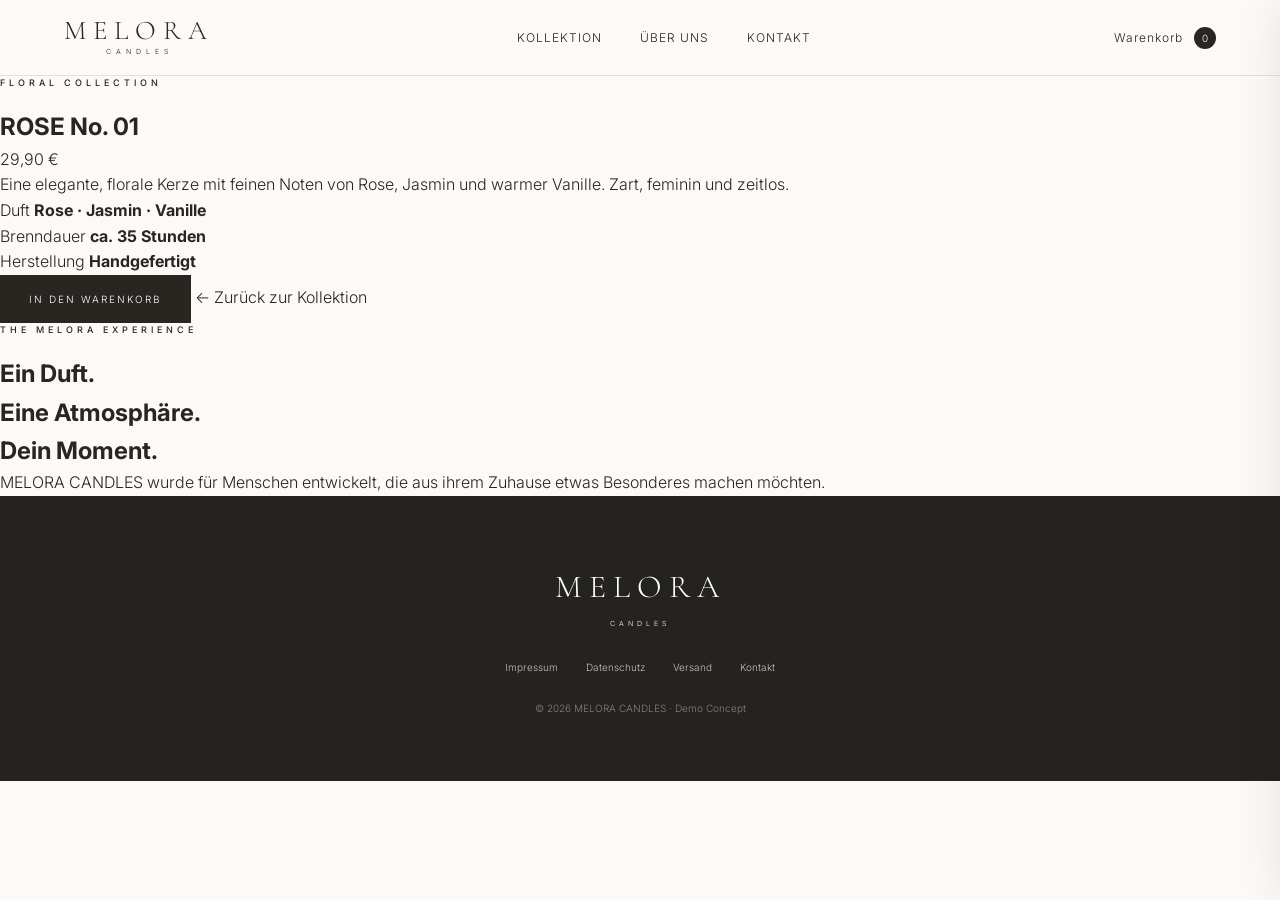
==== product.html @ 2387668b "Add product.html for MELORA CANDLES page This file contains the HTML structure for the MELORA CANDLE" ====
<!DOCTYPE html>
<html lang="de">

<head>

  <meta charset="UTF-8">

  <meta name="viewport"
        content="width=device-width, initial-scale=1.0">

  <meta name="description"
        content="MELORA CANDLES – handgefertigte Kerzen und besondere Düfte.">

  <title>MELORA CANDLES – Produkt</title>

  <link rel="stylesheet"
        href="css/style.css">

</head>


<body>


<header class="site-header">

  <a class="brand" href="index.html">

    MELORA

    <small>CANDLES</small>

  </a>


  <nav>

    <a href="index.html#collection">
      Kollektion
    </a>

    <a href="index.html#story">
      Über uns
    </a>

    <a href="index.html#contact">
      Kontakt
    </a>

  </nav>


  <button class="cart-toggle"
          onclick="toggleCart()">

    Warenkorb

    <span id="count">0</span>

  </button>

</header>



<main>


<section class="product-detail">


  <div class="product-detail-image"
       id="productImage">
  </div>



  <div class="product-detail-info">


    <p class="eyebrow"
       id="productCategory">

      MELORA CANDLES

    </p>


    <h1 id="productName">
      ROSE No. 01
    </h1>


    <p class="product-detail-price"
       id="productPrice">

      29,90 €

    </p>


    <div class="product-line"></div>


    <p class="product-detail-description"
       id="productDescription">

      Eine elegante, florale Kerze mit
      feinen Noten von Rose, Jasmin und
      warmer Vanille.

    </p>


    <div class="product-details-list">

      <div>

        <span>Duft</span>

        <strong id="productScent">
          Rose · Jasmin · Vanille
        </strong>

      </div>


      <div>

        <span>Brenndauer</span>

        <strong>
          ca. 35 Stunden
        </strong>

      </div>


      <div>

        <span>Herstellung</span>

        <strong>
          Handgefertigt
        </strong>

      </div>

    </div>


    <button
      class="button product-add"
      id="productAddButton">

      In den Warenkorb

    </button>


    <a
      class="back-link"
      href="index.html#collection">

      ← Zurück zur Kollektion

    </a>


  </div>

</section>


<section class="product-story">

  <p class="eyebrow">
    THE MELORA EXPERIENCE
  </p>

  <h2>
    Ein Duft.
    <br>
    Eine Atmosphäre.
    <br>
    Dein Moment.
  </h2>

  <p>
    MELORA CANDLES wurde für Menschen
    entwickelt, die aus ihrem Zuhause
    etwas Besonderes machen möchten.
  </p>

</section>


</main>



<aside id="cart"
       class="cart">

  <button class="close"
          onclick="toggleCart()">

    ×

  </button>


  <p class="eyebrow">
    MELORA CANDLES
  </p>


  <h2>
    Dein Warenkorb
  </h2>


  <div id="items">

    <p>
      Dein Warenkorb ist leer.
    </p>

  </div>


  <div class="total">

    <span>
      Gesamt
    </span>

    <strong id="total">
      0,00 €
    </strong>

  </div>


  <button
    class="button full"
    onclick="alert('Demo: Checkout – Zahlung und Bestellung sind noch nicht aktiviert.')">

    Zur Kasse

  </button>


  <p class="demo-note">

    Demo-Shop – aktuell sind keine
    echten Bestellungen möglich.

  </p>

</aside>



<footer>

  <div class="footer-brand">

    MELORA

    <small>
      CANDLES
    </small>

  </div>


  <div class="footer-links">

    <a href="#">
      Impressum
    </a>

    <a href="#">
      Datenschutz
    </a>

    <a href="#">
      Versand
    </a>

    <a href="#">
      Kontakt
    </a>

  </div>


  <p>
    © 2026 MELORA CANDLES · Demo Concept
  </p>

</footer>



<script src="js/app.js"></script>


<script>

const products = {

  rose: {

    name: "ROSE No. 01",

    price: 29.90,

    category: "FLORAL COLLECTION",

    scent: "Rose · Jasmin · Vanille",

    description:
      "Eine elegante, florale Kerze mit feinen Noten von Rose, Jasmin und warmer Vanille. Zart, feminin und zeitlos.",

    image:
      "https://images.unsplash.com/photo-1602523961358-f9f03dd557db?auto=format&fit=crop&w=1400&q=90"

  },


  bloom: {

    name: "BLOOM",

    price: 34.90,

    category: "FLORAL COLLECTION",

    scent: "Blüten · Baumwolle · Moschus",

    description:
      "Ein weicher, sauberer Duft mit blumigen Noten und einem eleganten Hauch von Baumwolle und Moschus.",

    image:
      "https://images.unsplash.com/photo-1602874801006-e26d3fbead2b?auto=format&fit=crop&w=1400&q=90"

  },


  signature: {

    name: "SIGNATURE",

    price: 39.90,

    category: "SIGNATURE COLLECTION",

    scent: "Amber · Vanille · Musk",

    description:
      "Ein warmer und luxuriöser Duft. Amber, cremige Vanille und sanfter Musk ergeben eine elegante Atmosphäre.",

    image:
      "https://images.unsplash.com/photo-1603006905003-be475563bc59?auto=format&fit=crop&w=1400&q=90"

  }

};


const params =
  new URLSearchParams(window.location.search);


const productKey =
  params.get("product") || "rose";


const product =
  products[productKey] || products.rose;


document.getElementById("productName")
  .textContent = product.name;


document.getElementById("productPrice")
  .textContent =
    product.price.toFixed(2).replace(".", ",") + " €";


document.getElementById("productCategory")
  .textContent = product.category;


document.getElementById("productScent")
  .textContent = product.scent;


document.getElementById("productDescription")
  .textContent = product.description;


document.getElementById("productImage")
  .style.backgroundImage =
    `url("${product.image}")`;


document.getElementById("productAddButton")
  .onclick = function() {

    add(product.name, product.price);

  };


document.title =
  "MELORA CANDLES – " + product.name;

</script>


</body>

</html>
---- css/style.css ----
@import url('https://fonts.googleapis.com/css2?family=Cormorant+Garamond:wght@400;500;600&family=Inter:wght@300;400;500;600&display=swap');


/* =====================================================
   MELORA CANDLES
   PREMIUM SHOP DESIGN
   ===================================================== */


:root {

  --cream: #f7f3ed;
  --paper: #fbfaf7;
  --warm: #eee6da;
  --ink: #292622;
  --muted: #77716a;
  --line: #ddd5ca;
  --white: #ffffff;

}


* {

  box-sizing: border-box;
  margin: 0;
  padding: 0;

}


html {

  scroll-behavior: smooth;

}


body {

  background: var(--paper);
  color: var(--ink);

  font-family: "Inter", sans-serif;

  font-weight: 300;

  line-height: 1.6;

}


a {

  color: inherit;
  text-decoration: none;

}


button,
input {

  font: inherit;

}


button {

  cursor: pointer;

}


/* =====================================================
   HEADER
   ===================================================== */


.site-header {

  position: sticky;

  top: 0;

  z-index: 1000;

  height: 76px;

  display: flex;

  align-items: center;

  justify-content: space-between;

  padding: 0 5vw;

  background: rgba(251, 250, 247, 0.94);

  backdrop-filter: blur(16px);

  border-bottom: 1px solid rgba(221, 213, 202, 0.7);

}


.brand {

  display: flex;

  flex-direction: column;

  align-items: center;

  font-family: "Cormorant Garamond", serif;

  font-size: 27px;

  letter-spacing: 7px;

  line-height: 0.8;

}


.brand small {

  margin-top: 7px;

  font-family: "Inter", sans-serif;

  font-size: 7px;

  letter-spacing: 5px;

}


nav {

  display: flex;

  gap: 38px;

}


nav a {

  position: relative;

  font-size: 12px;

  letter-spacing: 1px;

  text-transform: uppercase;

}


nav a::after {

  content: "";

  position: absolute;

  left: 0;

  bottom: -7px;

  width: 0;

  height: 1px;

  background: var(--ink);

  transition: width 0.3s ease;

}


nav a:hover::after {

  width: 100%;

}


.cart-toggle {

  border: 0;

  background: transparent;

  color: var(--ink);

  font-size: 12px;

  letter-spacing: 1px;

}


.cart-toggle span {

  display: inline-flex;

  align-items: center;

  justify-content: center;

  width: 22px;

  height: 22px;

  margin-left: 7px;

  border-radius: 50%;

  background: var(--ink);

  color: white;

  font-size: 10px;

}


/* =====================================================
   HERO
   ===================================================== */


.hero {

  min-height: 78vh;

  display: flex;

  align-items: center;

  padding: 8vw;

  position: relative;

  background:

    linear-gradient(
      90deg,
      rgba(31, 24, 18, 0.68),
      rgba(31, 24, 18, 0.25),
      rgba(31, 24, 18, 0.05)
    ),

    url("https://images.unsplash.com/photo-1603006905003-be475563bc59?auto=format&fit=crop&w=2200&q=90");

  background-size: cover;

  background-position: center;

  color: white;

}


.hero-copy {

  max-width: 620px;

  animation: heroIn 1.2s ease both;

}


@keyframes heroIn {

  from {

    opacity: 0;

    transform: translateY(25px);

  }

  to {

    opacity: 1;

    transform: translateY(0);

  }

}


.eyebrow {

  margin-bottom: 18px;

  font-size: 9px;

  letter-spacing: 4px;

  text-transform: uppercase;

  font-weight: 500;

}


.hero h1 {

  margin-bottom: 25px;

  font-family: "Cormorant Garamond", serif;

  font-size: clamp(55px, 7vw, 100px);

  font-weight: 400;

  line-height: 0.9;

}


.hero h1 em {

  font-weight: 400;

}


.lead {

  max-width: 480px;

  margin-bottom: 34px;

  font-size: 15px;

  line-height: 1.8;

}


/* =====================================================
   BUTTONS
   ===================================================== */


.button {

  display: inline-flex;

  align-items: center;

  justify-content: center;

  min-height: 48px;

  padding: 0 28px;

  border: 1px solid var(--ink);

  background: var(--ink);

  color: white;

  font-size: 10px;

  letter-spacing: 2px;

  text-transform: uppercase;

  transition: all 0.3s ease;

}


.button:hover {

  background: transparent;

  color: var(--ink);

}


.hero .button {

  background: white;

  border-color: white;

  color: var(--ink);

}


.hero .button:hover {

  background: transparent;

  color: white;

}


/* =====================================================
   SECTIONS
   ===================================================== */


.section {

  padding: 110px 6vw;

}


.section-intro {

  max-width: 650px;

  margin: 0 auto 55px;

  text-align: center;

}


.section-intro h2 {

  margin-bottom: 20px;

  font-family: "Cormorant Garamond", serif;

  font-size: clamp(42px, 5vw, 68px);

  font-weight: 400;

  line-height: 0.95;

}


.section-intro p:last-child {

  max-width: 500px;

  margin: auto;

  color: var(--muted);

  font-size: 14px;

}


/* =====================================================
   CATEGORY CARDS
   ===================================================== */


.categories {

  display: grid;

  grid-template-columns: repeat(3, 1fr);

  gap: 22px;

}


.category-card {

  position: relative;

  overflow: hidden;

  min-height: 510px;

  background: var(--warm);

}


.category-image {

  position: absolute;

  inset: 0;

  background-size: cover;

  background-position: center;

  transition: transform 0.8s ease;

}


.category-card:hover .category-image {

  transform: scale(1.05);

}


.floral-image {

  background-image:

    linear-gradient(
      0deg,
      rgba(28, 21, 17, 0.58),
      rgba(28, 21, 17, 0.02)
    ),

    url("https://images.unsplash.com/photo-1602523961358-f9f03dd557db?auto=format&fit=crop&w=1200&q=90");

}


.woody-image {

  background-image:

    linear-gradient(
      0deg,
      rgba(28, 21, 17, 0.62),
      rgba(28, 21, 17, 0.02)
    ),

    url("https://images.unsplash.com/photo-1602874801006-e26d3fbead2b?auto=format&fit=crop&w=1200&q=90");

}


.fruity-image {

  background-image:

    linear-gradient(
      0deg,
      rgba(28, 21, 17, 0.58),
      rgba(28, 21, 17, 0.02)
    ),

    url("https://images.unsplash.com/photo-1603006905003-be475563bc59?auto=format&fit=crop&w=1200&q=90");

}


.category-overlay {

  position: absolute;

  left: 38px;

  right: 38px;

  bottom: 38px;

  color: white;

}


.category-overlay p {

  margin-bottom: 8px;

  font-size: 8px;

  letter-spacing: 3px;

}


.category-overlay h3 {

  margin-bottom: 4px;

  font-family: "Cormorant Garamond", serif;

  font-size: 47px;

  font-weight: 400;

}


.category-overlay span {

  font-size: 10px;

  letter-spacing: 1.5px;

  text-transform: uppercase;

}


/* =====================================================
   FEATURES
   ===================================================== */


.features {

  display: grid;

  grid-template-columns: repeat(4, 1fr);

  border-top: 1px solid var(--line);

  border-bottom: 1px solid var(--line);

  padding: 45px 6vw;

}


.feature {

  text-align: center;

  padding: 0 25px;

  border-right: 1px solid var(--line);

}


.feature:last-child {

  border-right: 0;

}


.feature span {

  display: block;

  margin-bottom: 12px;

  font-family: "Cormorant Garamond", serif;

  font-size: 30px;

}


.feature h3 {

  margin-bottom: 5px;

  font-family: "Cormorant Garamond", serif;

  font-size: 21px;

  font-weight: 500;

}


.feature p {

  color: var(--muted);

  font-size: 11px;

}


/* =====================================================
   PRODUCTS
   ===================================================== */


.featured {

  background: var(--cream);

}


.products {

  display: grid;

  grid-template-columns: repeat(3, 1fr);

  gap: 28px;

}


.product {

  background: var(--paper);

  padding-bottom: 25px;

}


.product-image {

  width: 100%;

  aspect-ratio: 1 / 1.12;

  background-size: cover;

  background-position: center;

  transition: transform 0.5s ease;

}


.product > a {

  display: block;

  overflow: hidden;

}


.product > a:hover .product-image {

  transform: scale(1.035);

}


.product-one {

  background-image:

    url("https://images.unsplash.com/photo-1602523961358-f9f03dd557db?auto=format&fit=crop&w=1000&q=90");

}


.product-two {

  background-image:

    url("https://images.unsplash.com/photo-1602874801006-e26d3fbead2b?auto=format&fit=crop&w=1000&q=90");

}


.product-three {

  background-image:

    url("https://images.unsplash.com/photo-1603006905003-be475563bc59?auto=format&fit=crop&w=1000&q=90");

}


.product-info {

  display: flex;

  justify-content: space-between;

  gap: 20px;

  padding: 23px 20px 18px;

}


.product-info h3 {

  margin-bottom: 4px;

  font-family: "Cormorant Garamond", serif;

  font-size: 26px;

  font-weight: 500;

}


.product-info p {

  color: var(--muted);

  font-size: 11px;

}


.product-info strong {

  white-space: nowrap;

  font-size: 13px;

  font-weight: 500;

}


.product > button {

  width: calc(100% - 40px);

  margin: 0 20px;

  padding: 14px;

  border: 1px solid var(--ink);

  background: transparent;

  color: var(--ink);

  font-size: 9px;

  letter-spacing: 2px;

  text-transform: uppercase;

  transition: all 0.3s ease;

}


.product > button:hover {

  background: var(--ink);

  color: white;

}


/* =====================================================
   STORY
   ===================================================== */


.story {

  display: grid;

  grid-template-columns: 1fr 1fr;

  min-height: 680px;

}


.story-image {

  background:

    url("https://images.unsplash.com/photo-1608181831718-c9e4f2f9e0ef?auto=format&fit=crop&w=1400&q=90");

  background-size: cover;

  background-position: center;

}


.story-copy {

  display: flex;

  flex-direction: column;

  justify-content: center;

  padding: 9vw;

  background: var(--warm);

}


.story-copy h2 {

  margin-bottom: 30px;

  font-family: "Cormorant Garamond", serif;

  font-size: clamp(46px, 5vw, 70px);

  font-weight: 400;

  line-height: 0.95;

}


.story-copy p:not(.eyebrow) {

  max-width: 520px;

  margin-bottom: 20px;

  color: #625c55;

  font-size: 14px;

  line-height: 1.9;

}


/* =====================================================
   INSTAGRAM
   ===================================================== */


.instagram {

  padding: 100px 20px;

  text-align: center;

}


.instagram h2 {

  margin-bottom: 15px;

  font-family: "Cormorant Garamond", serif;

  font-size: clamp(45px, 6vw, 75px);

  font-weight: 400;

}


.instagram > p:not(.eyebrow) {

  margin-bottom: 30px;

  color: var(--muted);

  font-size: 13px;

}


/* =====================================================
   NEWSLETTER
   ===================================================== */


.newsletter {

  padding: 100px 20px;

  background: var(--ink);

  color: white;

  text-align: center;

}


.newsletter h2 {

  margin-bottom: 20px;

  font-family: "Cormorant Garamond", serif;

  font-size: clamp(42px, 5vw, 65px);

  font-weight: 400;

}


.newsletter > p:not(.eyebrow) {

  max-width: 520px;

  margin: 0 auto 35px;

  color: #c4bdb5;

  font-size: 13px;

}


.newsletter form {

  display: flex;

  max-width: 520px;

  margin: auto;

}


.newsletter input {

  flex: 1;

  min-width: 0;

  padding: 16px 18px;

  border: 1px solid #77716a;

  outline: none;

  background: transparent;

  color: white;

}


.newsletter input::placeholder {

  color: #aaa29a;

}


.newsletter .button {

  border-color: white;

  background: white;

  color: var(--ink);

}


.newsletter .button:hover {

  background: transparent;

  color: white;

}


/* =====================================================
   CART
   ===================================================== */


.cart {

  position: fixed;

  z-index: 2000;

  top: 0;

  right: 0;

  width: min(430px, 92vw);

  height: 100vh;

  padding: 45px 35px;

  background: var(--paper);

  box-shadow: -15px 0 50px rgba(0,0,0,0.12);

  transform: translateX(105%);

  transition: transform 0.4s ease;

  overflow-y: auto;

}


.cart.open {

  transform: translateX(0);

}


.close {

  position: absolute;

  top: 25px;

  right: 25px;

  border: 0;

  background: transparent;

  font-size: 30px;

  font-weight: 200;

}


.cart h2 {

  margin-bottom: 35px;

  font-family: "Cormorant Garamond", serif;

  font-size: 42px;

  font-weight: 400;

}


#items {

  min-height: 160px;

}


.cart-item {

  display: grid;

  grid-template-columns: 1fr auto;

  gap: 15px;

  padding: 18px 0;

  border-bottom: 1px solid var(--line);

}


.cart-item h4 {

  margin-bottom: 4px;

  font-family: "Cormorant Garamond", serif;

  font-size: 20px;

  font-weight: 500;

}


.cart-item p {

  color: var(--muted);

  font-size: 11px;

}


.cart-item button {

  margin-top: 8px;

  border: 0;

  background: transparent;

  color: var(--muted);

  font-size: 10px;

  text-decoration: underline;

}


.total {

  display: flex;

  justify-content: space-between;

  padding: 25px 0;

  margin-top: 20px;

  border-top: 1px solid var(--line);

  font-size: 13px;

}


.total strong {

  font-weight: 500;

}


.full {

  width: 100%;

}


.demo-note {

  margin-top: 18px;

  color: var(--muted);

  font-size: 10px;

  text-align: center;

}


/* =====================================================
   FOOTER
   ===================================================== */


footer {

  padding: 65px 6vw;

  background: #25231f;

  color: white;

  text-align: center;

}


.footer-brand {

  margin-bottom: 30px;

  font-family: "Cormorant Garamond", serif;

  font-size: 32px;

  letter-spacing: 7px;

}


.footer-brand small {

  display: block;

  margin-top: 6px;

  font-family: "Inter", sans-serif;

  font-size: 7px;

  letter-spacing: 4px;

}


.footer-links {

  display: flex;

  justify-content: center;

  gap: 28px;

  margin-bottom: 25px;

}


.footer-links a {

  color: #c9c3bb;

  font-size: 10px;

}


footer p {

  color: #88827a;

  font-size: 10px;

}


/* =====================================================
   MOBILE / IPHONE
   ===================================================== */


@media (max-width: 800px) {


  .site-header {

    height: 68px;

    padding: 0 20px;

  }


  .brand {

    font-size: 22px;

    letter-spacing: 5px;

  }


  .brand small {

    font-size: 6px;

    letter-spacing: 3px;

  }


  nav {

    display: none;

  }


  .cart-toggle {

    font-size: 0;

  }


  .cart-toggle::before {

    content: "Bag";

    font-size: 11px;

  }


  .hero {

    min-height: 82vh;

    padding: 35px 25px;

    background-position: 60% center;

  }


  .hero h1 {

    font-size: clamp(54px, 15vw, 80px);

  }


  .lead {

    font-size: 13px;

  }


  .section {

    padding: 75px 20px;

  }


  .section-intro {

    margin-bottom: 35px;

  }


  .section-intro h2 {

    font-size: 47px;

  }


  .categories {

    grid-template-columns: 1fr;

    gap: 15px;

  }


  .category-card {

    min-height: 430px;

  }


  .category-overlay {

    left: 25px;

    right: 25px;

    bottom: 25px;

  }


  .category-overlay h3 {

    font-size: 43px;

  }


  .features {

    grid-template-columns: 1fr 1fr;

    padding: 20px 10px;

  }


  .feature {

    padding: 25px 10px;

    border-right: 0;

    border-bottom: 1px solid var(--line);

  }


  .feature:nth-child(odd) {

    border-right: 1px solid var(--line);

  }


  .feature:nth-child(3),
  .feature:nth-child(4) {

    border-bottom: 0;

  }


  .products {

    grid-template-columns: 1fr;

    gap: 20px;

  }


  .product-info h3 {

    font-size: 25px;

  }


  .story {

    grid-template-columns: 1fr;

  }


  .story-image {

    min-height: 450px;

  }


  .story-copy {

    padding: 70px 25px;

  }


  .story-copy h2 {

    font-size: 52px;

  }


  .instagram {

    padding: 75px 20px;

  }


  .instagram h2 {

    font-size: 52px;

  }


  .newsletter {

    padding: 75px 20px;

  }


  .newsletter form {

    flex-direction: column;

    gap: 10px;

  }


  .newsletter input {

    width: 100%;

    height: 52px;

  }


  .newsletter .button {

    width: 100%;

  }


  .cart {

    width: 100%;

    padding: 40px 25px;

  }


  footer {

    padding: 55px 20px;

  }


  .footer-links {

    flex-wrap: wrap;

    gap: 15px 22px;

  }

}


/* =====================================================
   SMALL IPHONES
   ===================================================== */


@media (max-width: 390px) {


  .hero {

    min-height: 78vh;

  }


  .hero h1 {

    font-size: 52px;

  }


  .section-intro h2 {

    font-size: 42px;

  }


  .category-card {

    min-height: 380px;

  }


  .story-copy h2 {

    font-size: 46px;

  }


}
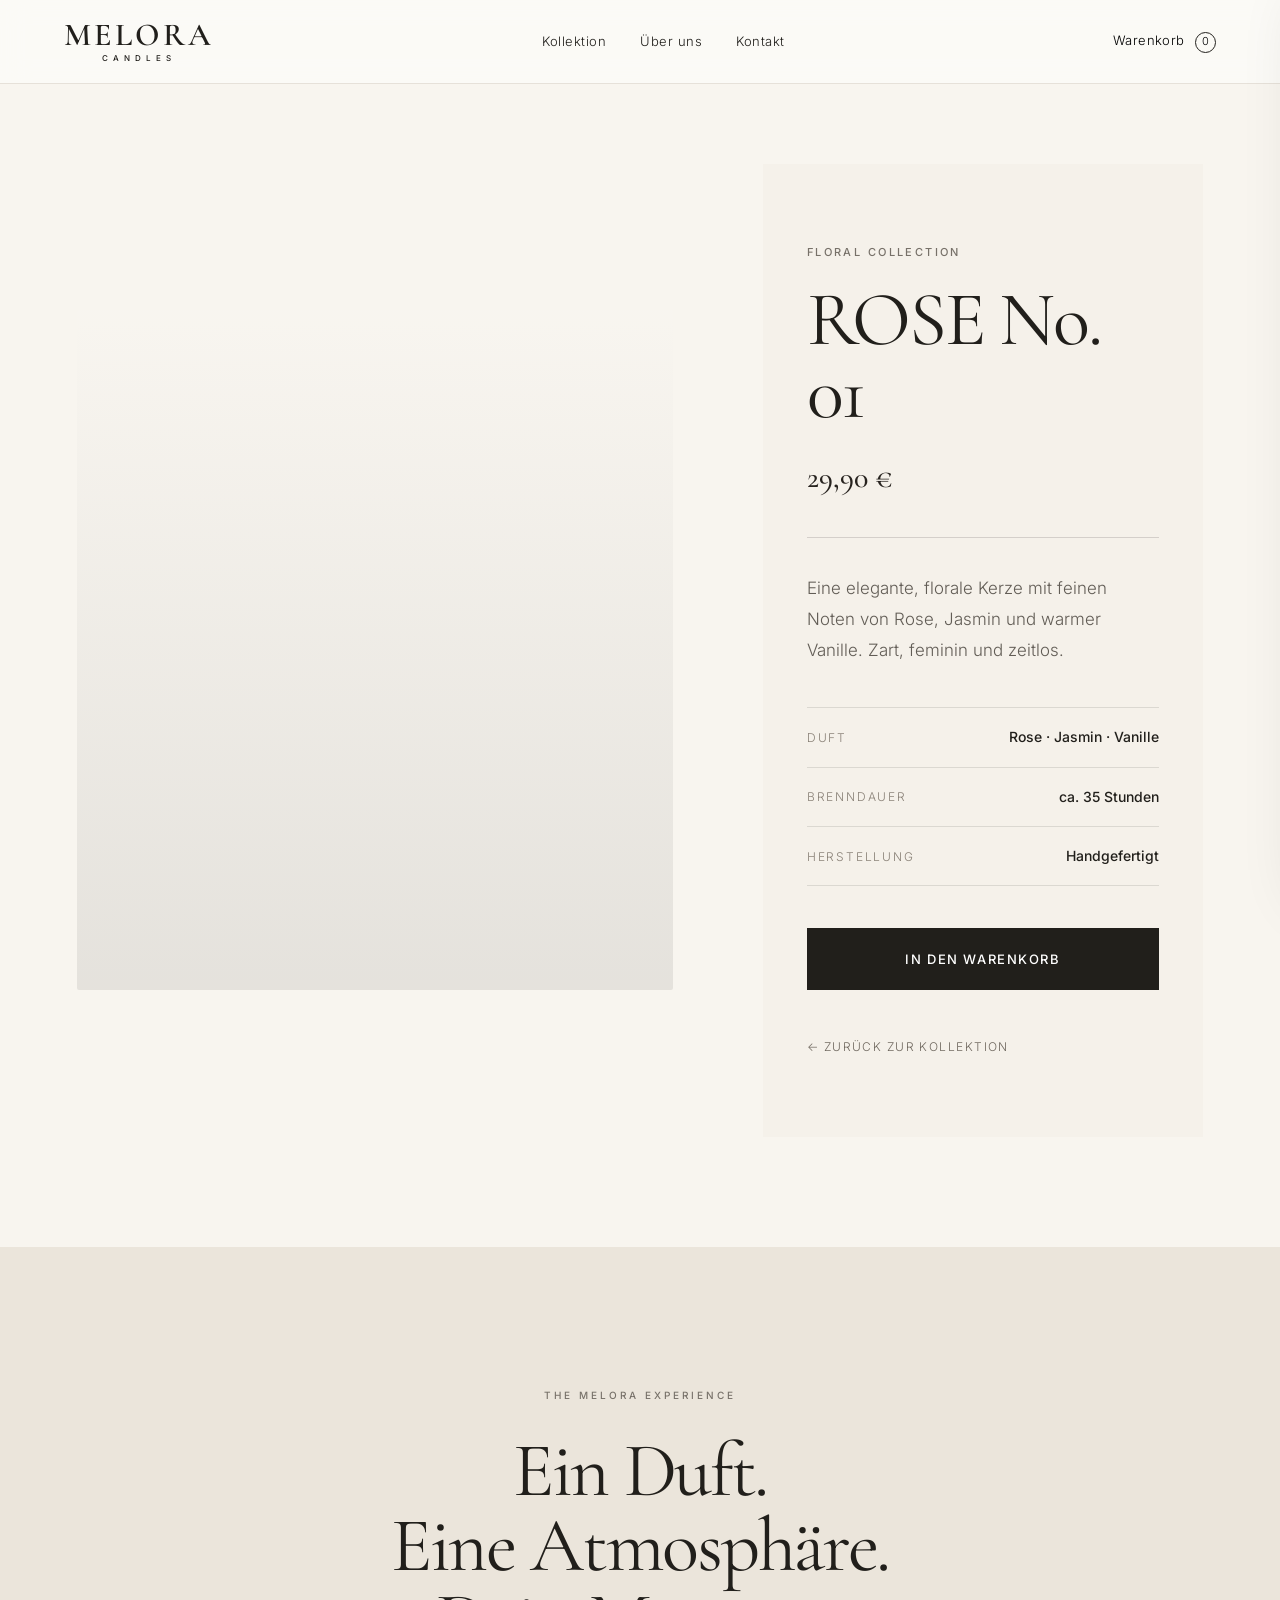
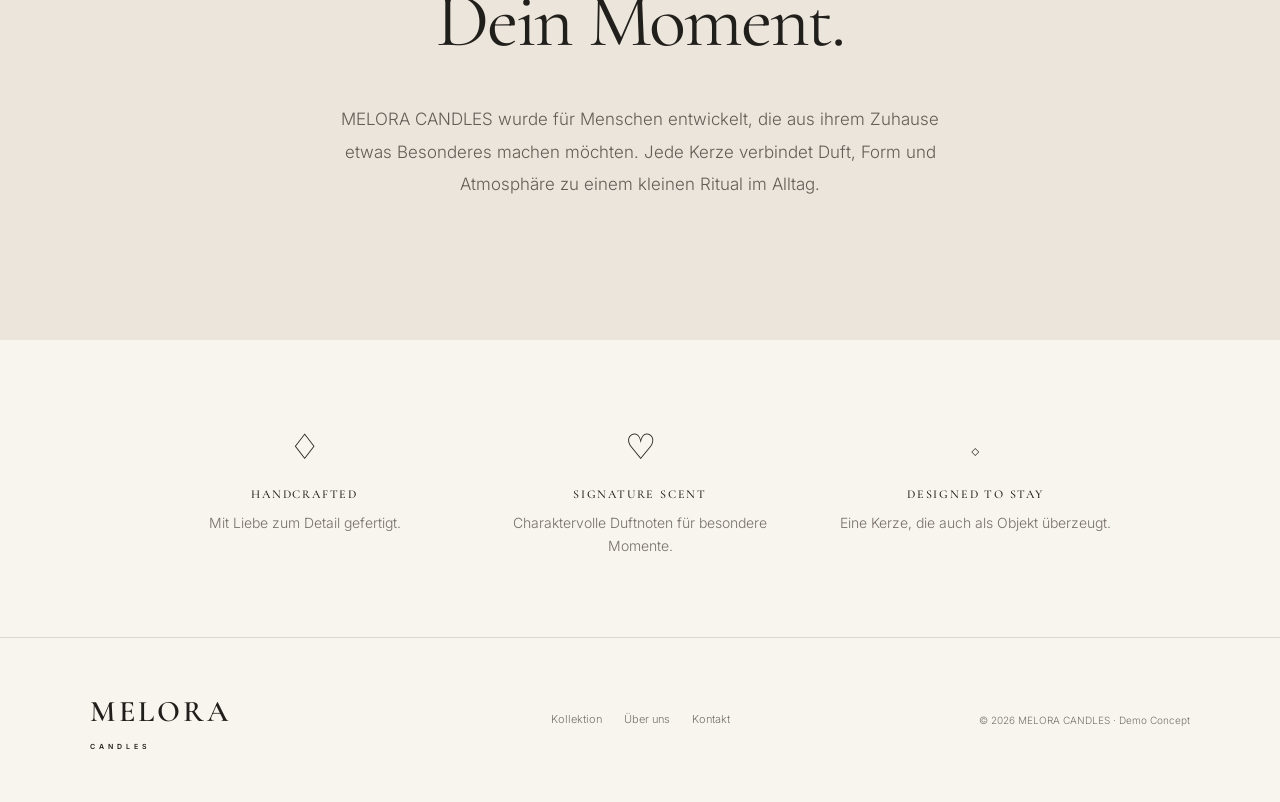
==== commit 6c8f1f36: "Enhance product page layout and styles Updated product description and improved HTML structure. Adde" ====
--- a/product.html
+++ b/product.html
@@ -9,26 +9,503 @@
         content="width=device-width, initial-scale=1.0">
 
   <meta name="description"
-        content="MELORA CANDLES – handgefertigte Kerzen und besondere Düfte.">
+        content="MELORA CANDLES – besondere Düfte und handgefertigte Kerzen.">
 
   <title>MELORA CANDLES – Produkt</title>
 
   <link rel="stylesheet"
         href="css/style.css">
 
+  <style>
+
+    /* =====================================================
+       PREMIUM PRODUCT PAGE
+       ===================================================== */
+
+    .product-page {
+      background: #f8f5ef;
+    }
+
+
+    /* -----------------------------------------------------
+       PRODUCT HERO
+       ----------------------------------------------------- */
+
+    .product-detail {
+      max-width: 1380px;
+      margin: 0 auto;
+      padding: 80px 6vw 110px;
+
+      display: grid;
+      grid-template-columns: minmax(0, 1.15fr) minmax(380px, 0.85fr);
+      gap: 90px;
+
+      align-items: center;
+    }
+
+
+    .product-detail-image {
+      width: 100%;
+      min-height: 680px;
+
+      background-size: cover;
+      background-position: center;
+
+      border-radius: 2px;
+
+      position: relative;
+      overflow: hidden;
+    }
+
+
+    .product-detail-image::after {
+      content: "";
+      position: absolute;
+      inset: 0;
+
+      background:
+        linear-gradient(
+          180deg,
+          rgba(255,255,255,0.04),
+          rgba(0,0,0,0.08)
+        );
+
+      pointer-events: none;
+    }
+
+
+    /* -----------------------------------------------------
+       PRODUCT INFORMATION
+       ----------------------------------------------------- */
+
+    .product-detail-info {
+      max-width: 520px;
+    }
+
+
+    .product-detail-info .eyebrow {
+      margin-bottom: 22px;
+      letter-spacing: 0.22em;
+      font-size: 11px;
+    }
+
+
+    .product-detail-info h1 {
+      font-family: "Cormorant Garamond", serif;
+
+      font-size: clamp(52px, 6vw, 82px);
+      font-weight: 400;
+
+      line-height: 0.95;
+
+      margin: 0 0 25px;
+
+      letter-spacing: -0.03em;
+    }
+
+
+    .product-detail-price {
+      font-family: "Cormorant Garamond", serif;
+
+      font-size: 30px;
+
+      margin: 0;
+
+      color: #27231f;
+    }
+
+
+    .product-line {
+      width: 100%;
+      height: 1px;
+
+      background: rgba(39,35,31,0.16);
+
+      margin: 35px 0;
+    }
+
+
+    .product-detail-description {
+      font-size: 17px;
+
+      line-height: 1.8;
+
+      color: #625d56;
+
+      max-width: 470px;
+
+      margin-bottom: 42px;
+    }
+
+
+    /* -----------------------------------------------------
+       DETAILS
+       ----------------------------------------------------- */
+
+    .product-details-list {
+      border-top: 1px solid rgba(39,35,31,0.12);
+
+      margin-bottom: 42px;
+    }
+
+
+    .product-details-list > div {
+      display: flex;
+
+      justify-content: space-between;
+      align-items: center;
+
+      gap: 25px;
+
+      padding: 18px 0;
+
+      border-bottom: 1px solid rgba(39,35,31,0.12);
+    }
+
+
+    .product-details-list span {
+      font-size: 12px;
+
+      text-transform: uppercase;
+
+      letter-spacing: 0.15em;
+
+      color: #8a8278;
+    }
+
+
+    .product-details-list strong {
+      font-size: 14px;
+
+      font-weight: 500;
+
+      text-align: right;
+    }
+
+
+    /* -----------------------------------------------------
+       BUTTON
+       ----------------------------------------------------- */
+
+    .product-add {
+      width: 100%;
+
+      min-height: 62px;
+
+      border: none;
+
+      cursor: pointer;
+
+      font-size: 13px;
+
+      letter-spacing: 0.12em;
+
+      text-transform: uppercase;
+
+      transition:
+        transform 0.25s ease,
+        opacity 0.25s ease;
+    }
+
+
+    .product-add:hover {
+      transform: translateY(-2px);
+      opacity: 0.9;
+    }
+
+
+    .back-link {
+      display: inline-block;
+
+      margin-top: 27px;
+
+      font-size: 12px;
+
+      letter-spacing: 0.12em;
+
+      text-transform: uppercase;
+
+      color: #706960;
+
+      text-decoration: none;
+    }
+
+
+    .back-link:hover {
+      color: #27231f;
+    }
+
+
+    /* -----------------------------------------------------
+       EXPERIENCE SECTION
+       ----------------------------------------------------- */
+
+    .product-story {
+      max-width: 100%;
+
+      padding: 140px 10vw;
+
+      background: #ebe5db;
+
+      text-align: center;
+    }
+
+
+    .product-story .eyebrow {
+      margin-bottom: 30px;
+    }
+
+
+    .product-story h2 {
+      font-family: "Cormorant Garamond", serif;
+
+      font-size: clamp(48px, 6vw, 82px);
+
+      font-weight: 400;
+
+      line-height: 0.98;
+
+      letter-spacing: -0.03em;
+
+      margin: 0 auto 45px;
+
+      max-width: 850px;
+    }
+
+
+    .product-story p:last-child {
+      max-width: 600px;
+
+      margin: 0 auto;
+
+      font-size: 17px;
+
+      line-height: 1.9;
+
+      color: #625d56;
+    }
+
+
+    /* -----------------------------------------------------
+       PREMIUM PRODUCT NOTE
+       ----------------------------------------------------- */
+
+    .product-note {
+      max-width: 1100px;
+
+      margin: 0 auto;
+
+      padding: 80px 6vw;
+
+      display: grid;
+
+      grid-template-columns: repeat(3, 1fr);
+
+      gap: 60px;
+
+      text-align: center;
+    }
+
+
+    .product-note-item span {
+      display: block;
+
+      font-family: "Cormorant Garamond", serif;
+
+      font-size: 35px;
+
+      margin-bottom: 12px;
+    }
+
+
+    .product-note-item h3 {
+      font-size: 12px;
+
+      text-transform: uppercase;
+
+      letter-spacing: 0.15em;
+
+      font-weight: 500;
+
+      margin-bottom: 12px;
+    }
+
+
+    .product-note-item p {
+      margin: 0;
+
+      color: #777067;
+
+      font-size: 14px;
+
+      line-height: 1.6;
+    }
+
+
+    /* -----------------------------------------------------
+       MOBILE
+       ----------------------------------------------------- */
+
+    @media (max-width: 800px) {
+
+      .product-detail {
+
+        display: block;
+
+        padding:
+          30px
+          20px
+          70px;
+      }
+
+
+      .product-detail-image {
+
+        min-height: 480px;
+
+        margin-bottom: 45px;
+      }
+
+
+      .product-detail-info {
+
+        max-width: none;
+      }
+
+
+      .product-detail-info h1 {
+
+        font-size: 56px;
+
+        margin-bottom: 20px;
+      }
+
+
+      .product-detail-price {
+
+        font-size: 27px;
+      }
+
+
+      .product-detail-description {
+
+        font-size: 16px;
+
+        line-height: 1.75;
+
+        margin-bottom: 35px;
+      }
+
+
+      .product-details-list > div {
+
+        padding: 16px 0;
+
+      }
+
+
+      .product-story {
+
+        padding:
+          90px
+          25px;
+      }
+
+
+      .product-story h2 {
+
+        font-size: 53px;
+
+        margin-bottom: 35px;
+      }
+
+
+      .product-story p:last-child {
+
+        font-size: 16px;
+
+      }
+
+
+      .product-note {
+
+        grid-template-columns: 1fr;
+
+        gap: 45px;
+
+        padding:
+          70px
+          30px;
+      }
+
+    }
+
+
+    @media (max-width: 480px) {
+
+      .product-detail {
+
+        padding-top: 20px;
+      }
+
+
+      .product-detail-image {
+
+        min-height: 430px;
+
+        margin-bottom: 38px;
+      }
+
+
+      .product-detail-info h1 {
+
+        font-size: 50px;
+      }
+
+
+      .product-detail-info .eyebrow {
+
+        font-size: 10px;
+
+        letter-spacing: 0.18em;
+      }
+
+
+      .product-detail-description {
+
+        font-size: 15px;
+      }
+
+
+      .product-story h2 {
+
+        font-size: 46px;
+      }
+
+    }
+
+  </style>
+
 </head>
 
 
-<body>
-
+<body class="product-page">
+
+
+<!-- =====================================================
+     HEADER
+     ===================================================== -->
 
 <header class="site-header">
 
-  <a class="brand" href="index.html">
+  <a class="brand"
+     href="index.html">
 
     MELORA
 
-    <small>CANDLES</small>
+    <small>
+      CANDLES
+    </small>
 
   </a>
 
@@ -55,7 +532,9 @@
 
     Warenkorb
 
-    <span id="count">0</span>
+    <span id="count">
+      0
+    </span>
 
   </button>
 
@@ -65,6 +544,10 @@
 
 <main>
 
+
+<!-- =====================================================
+     PRODUCT HERO
+     ===================================================== -->
 
 <section class="product-detail">
 
@@ -81,13 +564,15 @@
     <p class="eyebrow"
        id="productCategory">
 
-      MELORA CANDLES
+      FLORAL COLLECTION
 
     </p>
 
 
     <h1 id="productName">
+
       ROSE No. 01
+
     </h1>
 
 
@@ -99,7 +584,8 @@
     </p>
 
 
-    <div class="product-line"></div>
+    <div class="product-line">
+    </div>
 
 
     <p class="product-detail-description"
@@ -112,11 +598,16 @@
     </p>
 
 
+    <!-- DETAILS -->
+
     <div class="product-details-list">
 
+
       <div>
 
-        <span>Duft</span>
+        <span>
+          Duft
+        </span>
 
         <strong id="productScent">
           Rose · Jasmin · Vanille
@@ -127,7 +618,9 @@
 
       <div>
 
-        <span>Brenndauer</span>
+        <span>
+          Brenndauer
+        </span>
 
         <strong>
           ca. 35 Stunden
@@ -138,7 +631,9 @@
 
       <div>
 
-        <span>Herstellung</span>
+        <span>
+          Herstellung
+        </span>
 
         <strong>
           Handgefertigt
@@ -146,6 +641,7 @@
 
       </div>
 
+
     </div>
 
 
@@ -169,38 +665,132 @@
 
   </div>
 
+
 </section>
 
 
+
+<!-- =====================================================
+     MELORA EXPERIENCE
+     ===================================================== -->
+
 <section class="product-story">
+
 
   <p class="eyebrow">
     THE MELORA EXPERIENCE
   </p>
 
+
   <h2>
+
     Ein Duft.
+
     <br>
+
     Eine Atmosphäre.
+
     <br>
+
     Dein Moment.
+
   </h2>
 
+
   <p>
+
     MELORA CANDLES wurde für Menschen
     entwickelt, die aus ihrem Zuhause
     etwas Besonderes machen möchten.
+
+    Jede Kerze verbindet Duft,
+    Form und Atmosphäre zu einem
+    kleinen Ritual im Alltag.
+
   </p>
 
+
 </section>
 
 
+
+<!-- =====================================================
+     PRODUCT VALUES
+     ===================================================== -->
+
+<section class="product-note">
+
+
+  <div class="product-note-item">
+
+    <span>
+      ♢
+    </span>
+
+    <h3>
+      Handcrafted
+    </h3>
+
+    <p>
+      Mit Liebe zum Detail
+      gefertigt.
+    </p>
+
+  </div>
+
+
+
+  <div class="product-note-item">
+
+    <span>
+      ♡
+    </span>
+
+    <h3>
+      Signature Scent
+    </h3>
+
+    <p>
+      Charaktervolle Duftnoten
+      für besondere Momente.
+    </p>
+
+  </div>
+
+
+
+  <div class="product-note-item">
+
+    <span>
+      ◇
+    </span>
+
+    <h3>
+      Designed to Stay
+    </h3>
+
+    <p>
+      Eine Kerze, die auch
+      als Objekt überzeugt.
+    </p>
+
+  </div>
+
+
+</section>
+
+
 </main>
 
 
+
+<!-- =====================================================
+     CART
+     ===================================================== -->
 
 <aside id="cart"
        class="cart">
+
 
   <button class="close"
           onclick="toggleCart()">
@@ -235,6 +825,7 @@
       Gesamt
     </span>
 
+
     <strong id="total">
       0,00 €
     </strong>
@@ -258,11 +849,17 @@
 
   </p>
 
+
 </aside>
 
 
 
+<!-- =====================================================
+     FOOTER
+     ===================================================== -->
+
 <footer>
+
 
   <div class="footer-brand">
 
@@ -277,19 +874,15 @@
 
   <div class="footer-links">
 
-    <a href="#">
-      Impressum
+    <a href="index.html#collection">
+      Kollektion
     </a>
 
-    <a href="#">
-      Datenschutz
+    <a href="index.html#story">
+      Über uns
     </a>
 
-    <a href="#">
-      Versand
-    </a>
-
-    <a href="#">
+    <a href="index.html#contact">
       Kontakt
     </a>
 
@@ -297,15 +890,27 @@
 
 
   <p>
+
     © 2026 MELORA CANDLES · Demo Concept
+
   </p>
 
+
 </footer>
 
 
 
+<!-- =====================================================
+     CART JAVASCRIPT
+     ===================================================== -->
+
 <script src="js/app.js"></script>
 
+
+
+<!-- =====================================================
+     PRODUCT DATA
+     ===================================================== -->
 
 <script>
 
@@ -325,7 +930,7 @@
       "Eine elegante, florale Kerze mit feinen Noten von Rose, Jasmin und warmer Vanille. Zart, feminin und zeitlos.",
 
     image:
-      "https://images.unsplash.com/photo-1602523961358-f9f03dd557db?auto=format&fit=crop&w=1400&q=90"
+      "https://images.unsplash.com/photo-1602523961358-f9f03dd557db?auto=format&fit=crop&w=1600&q=90"
 
   },
 
@@ -344,7 +949,7 @@
       "Ein weicher, sauberer Duft mit blumigen Noten und einem eleganten Hauch von Baumwolle und Moschus.",
 
     image:
-      "https://images.unsplash.com/photo-1602874801006-e26d3fbead2b?auto=format&fit=crop&w=1400&q=90"
+      "https://images.unsplash.com/photo-1602874801006-e26d3fbead2b?auto=format&fit=crop&w=1600&q=90"
 
   },
 
@@ -363,15 +968,22 @@
       "Ein warmer und luxuriöser Duft. Amber, cremige Vanille und sanfter Musk ergeben eine elegante Atmosphäre.",
 
     image:
-      "https://images.unsplash.com/photo-1603006905003-be475563bc59?auto=format&fit=crop&w=1400&q=90"
+      "https://images.unsplash.com/photo-1603006905003-be475563bc59?auto=format&fit=crop&w=1600&q=90"
 
   }
 
 };
 
 
+
+/* =====================================================
+   READ PRODUCT FROM URL
+   ===================================================== */
+
 const params =
-  new URLSearchParams(window.location.search);
+  new URLSearchParams(
+    window.location.search
+  );
 
 
 const productKey =
@@ -382,13 +994,20 @@
   products[productKey] || products.rose;
 
 
+
+/* =====================================================
+   INSERT PRODUCT DATA
+   ===================================================== */
+
 document.getElementById("productName")
   .textContent = product.name;
 
 
 document.getElementById("productPrice")
   .textContent =
-    product.price.toFixed(2).replace(".", ",") + " €";
+    product.price
+      .toFixed(2)
+      .replace(".", ",") + " €";
 
 
 document.getElementById("productCategory")
@@ -400,7 +1019,8 @@
 
 
 document.getElementById("productDescription")
-  .textContent = product.description;
+  .textContent =
+    product.description;
 
 
 document.getElementById("productImage")
@@ -408,16 +1028,30 @@
     `url("${product.image}")`;
 
 
+
+/* =====================================================
+   PRODUCT BUTTON
+   ===================================================== */
+
 document.getElementById("productAddButton")
   .onclick = function() {
 
-    add(product.name, product.price);
+    add(
+      product.name,
+      product.price
+    );
 
   };
 
 
+
+/* =====================================================
+   PAGE TITLE
+   ===================================================== */
+
 document.title =
-  "MELORA CANDLES – " + product.name;
+  "MELORA CANDLES – " +
+  product.name;
 
 </script>
 
--- a/css/style.css
+++ b/css/style.css
@@ -1,1651 +1,893 @@
 @import url('https://fonts.googleapis.com/css2?family=Cormorant+Garamond:wght@400;500;600&family=Inter:wght@300;400;500;600&display=swap');
 
-
-/* =====================================================
-   MELORA CANDLES
-   PREMIUM SHOP DESIGN
-   ===================================================== */
-
-
 :root {
-
-  --cream: #f7f3ed;
+  --cream: #f5f1ea;
   --paper: #fbfaf7;
-  --warm: #eee6da;
-  --ink: #292622;
-  --muted: #77716a;
-  --line: #ddd5ca;
+  --warm: #e9e1d5;
+  --ink: #211f1b;
+  --muted: #777169;
+  --line: #ddd6cc;
   --white: #ffffff;
-
-}
-
+}
 
 * {
-
   box-sizing: border-box;
   margin: 0;
   padding: 0;
-
-}
-
+}
 
 html {
-
   scroll-behavior: smooth;
-
-}
-
+}
 
 body {
-
   background: var(--paper);
   color: var(--ink);
-
   font-family: "Inter", sans-serif;
-
   font-weight: 300;
-
   line-height: 1.6;
-
-}
-
+}
 
 a {
-
   color: inherit;
   text-decoration: none;
-
-}
-
+}
 
 button,
 input {
-
   font: inherit;
-
-}
-
-
-button {
-
+}
+
+.site-header {
+  position: sticky;
+  top: 0;
+  z-index: 100;
+  display: flex;
+  align-items: center;
+  justify-content: space-between;
+  gap: 30px;
+  padding: 22px 5%;
+  background: rgba(251, 250, 247, 0.94);
+  backdrop-filter: blur(14px);
+  border-bottom: 1px solid rgba(221, 214, 204, 0.7);
+}
+
+.brand {
+  font-family: "Cormorant Garamond", serif;
+  font-size: 32px;
+  font-weight: 600;
+  letter-spacing: 3px;
+  line-height: 0.8;
+}
+
+.brand small {
+  display: block;
+  margin-top: 7px;
+  font-family: "Inter", sans-serif;
+  font-size: 8px;
+  font-weight: 500;
+  letter-spacing: 5px;
+  text-align: center;
+}
+
+nav {
+  display: flex;
+  gap: 34px;
+}
+
+nav a {
+  font-size: 13px;
+  letter-spacing: 0.5px;
+  transition: opacity 0.2s ease;
+}
+
+nav a:hover {
+  opacity: 0.5;
+}
+
+.cart-toggle {
+  border: 0;
+  background: transparent;
   cursor: pointer;
-
-}
-
-
-/* =====================================================
-   HEADER
-   ===================================================== */
-
-
-.site-header {
-
-  position: sticky;
-
+  font-size: 13px;
+  letter-spacing: 0.4px;
+}
+
+.cart-toggle span {
+  display: inline-flex;
+  align-items: center;
+  justify-content: center;
+  min-width: 21px;
+  height: 21px;
+  margin-left: 6px;
+  border: 1px solid var(--ink);
+  border-radius: 50%;
+  font-size: 11px;
+}
+
+.eyebrow {
+  margin-bottom: 15px;
+  color: var(--muted);
+  font-size: 10px;
+  font-weight: 500;
+  letter-spacing: 3px;
+  text-transform: uppercase;
+}
+
+h1,
+h2,
+h3 {
+  font-family: "Cormorant Garamond", serif;
+  font-weight: 500;
+}
+
+h1 {
+  font-size: clamp(52px, 7vw, 92px);
+  line-height: 0.92;
+}
+
+h2 {
+  font-size: clamp(42px, 5vw, 68px);
+  line-height: 0.95;
+}
+
+h3 {
+  font-size: 28px;
+  line-height: 1;
+}
+
+em {
+  font-weight: 400;
+}
+
+.button {
+  display: inline-flex;
+  align-items: center;
+  justify-content: center;
+  min-height: 52px;
+  padding: 0 28px;
+  background: var(--ink);
+  color: var(--white);
+  border: 1px solid var(--ink);
+  font-size: 12px;
+  font-weight: 500;
+  letter-spacing: 1px;
+  cursor: pointer;
+  transition: background 0.25s ease, color 0.25s ease, transform 0.25s ease;
+}
+
+.button:hover {
+  background: transparent;
+  color: var(--ink);
+}
+
+.button:active {
+  transform: translateY(1px);
+}
+
+.button.full {
+  width: 100%;
+}
+
+/* HERO */
+
+.hero {
+  min-height: 78vh;
+  display: flex;
+  align-items: center;
+  padding: 80px 7%;
+  background:
+    linear-gradient(90deg, rgba(20,18,15,0.56), rgba(20,18,15,0.08)),
+    url("https://images.unsplash.com/photo-1603006905003-be475563bc59?auto=format&fit=crop&w=2000&q=90")
+    center / cover no-repeat;
+  color: white;
+}
+
+.hero-copy {
+  max-width: 720px;
+}
+
+.hero .eyebrow {
+  color: rgba(255,255,255,0.75);
+}
+
+.hero h1 {
+  margin-bottom: 30px;
+}
+
+.lead {
+  max-width: 530px;
+  margin-bottom: 35px;
+  font-size: 16px;
+  line-height: 1.8;
+  color: rgba(255,255,255,0.88);
+}
+
+/* SECTIONS */
+
+.section {
+  padding: 120px 7%;
+}
+
+.section-intro {
+  max-width: 680px;
+  margin-bottom: 55px;
+}
+
+.section-intro h2 {
+  margin-bottom: 25px;
+}
+
+.section-intro > p:last-child {
+  color: var(--muted);
+}
+
+/* CATEGORIES */
+
+.categories {
+  display: grid;
+  grid-template-columns: repeat(3, 1fr);
+  gap: 20px;
+}
+
+.category-card {
+  display: block;
+  overflow: hidden;
+}
+
+.category-image {
+  position: relative;
+  min-height: 540px;
+  background-position: center;
+  background-size: cover;
+  transition: transform 0.6s ease;
+}
+
+.category-card:hover .category-image {
+  transform: scale(1.025);
+}
+
+.floral-image,
+.product-one {
+  background-image:
+    url("https://images.unsplash.com/photo-1602523961358-f9f03dd557db?auto=format&fit=crop&w=1400&q=90");
+}
+
+.woody-image,
+.product-two {
+  background-image:
+    url("https://images.unsplash.com/photo-1602874801006-e26d3fbead2b?auto=format&fit=crop&w=1400&q=90");
+}
+
+.fruity-image,
+.product-three {
+  background-image:
+    url("https://images.unsplash.com/photo-1603006905003-be475563bc59?auto=format&fit=crop&w=1400&q=90");
+}
+
+.category-overlay {
+  position: absolute;
+  inset: 0;
+  display: flex;
+  flex-direction: column;
+  justify-content: flex-end;
+  padding: 35px;
+  background: linear-gradient(transparent 35%, rgba(0,0,0,0.58));
+  color: white;
+}
+
+.category-overlay p {
+  margin-bottom: 8px;
+  font-size: 9px;
+  letter-spacing: 2px;
+}
+
+.category-overlay h3 {
+  font-size: 42px;
+  margin-bottom: 5px;
+}
+
+.category-overlay span {
+  font-size: 12px;
+  opacity: 0.85;
+}
+
+/* FEATURES */
+
+.features {
+  display: grid;
+  grid-template-columns: repeat(4, 1fr);
+  border-top: 1px solid var(--line);
+  border-bottom: 1px solid var(--line);
+}
+
+.feature {
+  padding: 45px 30px;
+  text-align: center;
+  border-right: 1px solid var(--line);
+}
+
+.feature:last-child {
+  border-right: 0;
+}
+
+.feature span {
+  display: block;
+  margin-bottom: 12px;
+  font-size: 24px;
+}
+
+.feature h3 {
+  margin-bottom: 8px;
+  font-size: 23px;
+}
+
+.feature p {
+  color: var(--muted);
+  font-size: 12px;
+}
+
+/* PRODUCTS */
+
+.products {
+  display: grid;
+  grid-template-columns: repeat(3, 1fr);
+  gap: 25px;
+}
+
+.product {
+  min-width: 0;
+}
+
+.product-link {
+  display: block;
+}
+
+.product-image {
+  aspect-ratio: 0.82;
+  background-position: center;
+  background-size: cover;
+  transition: transform 0.5s ease;
+}
+
+.product-link:hover .product-image {
+  transform: scale(1.015);
+}
+
+.product-info {
+  display: flex;
+  justify-content: space-between;
+  gap: 20px;
+  padding: 22px 0 17px;
+}
+
+.product-info h3 {
+  font-size: 29px;
+  margin-bottom: 7px;
+}
+
+.product-info p {
+  color: var(--muted);
+  font-size: 12px;
+}
+
+.product-info strong {
+  white-space: nowrap;
+  font-size: 13px;
+  font-weight: 500;
+}
+
+.product > button {
+  width: 100%;
+  min-height: 48px;
+  border: 1px solid var(--ink);
+  background: transparent;
+  cursor: pointer;
+  font-size: 11px;
+  font-weight: 500;
+  letter-spacing: 1px;
+  transition: background 0.25s ease, color 0.25s ease;
+}
+
+.product > button:hover {
+  background: var(--ink);
+  color: white;
+}
+
+/* STORY */
+
+.story {
+  display: grid;
+  grid-template-columns: 1fr 1fr;
+  min-height: 650px;
+  background: var(--cream);
+}
+
+.story-image {
+  min-height: 550px;
+  background:
+    url("https://images.unsplash.com/photo-1608181831718-c9e4f2f9e0ef?auto=format&fit=crop&w=1400&q=90")
+    center / cover no-repeat;
+}
+
+.story-copy {
+  display: flex;
+  flex-direction: column;
+  justify-content: center;
+  padding: 80px 9%;
+}
+
+.story-copy h2 {
+  margin-bottom: 35px;
+}
+
+.story-copy p:not(.eyebrow) {
+  max-width: 480px;
+  margin-bottom: 18px;
+  color: var(--muted);
+}
+
+/* INSTAGRAM */
+
+.instagram {
+  padding: 120px 7%;
+  text-align: center;
+}
+
+.instagram h2 {
+  margin-bottom: 20px;
+}
+
+.instagram > p:not(.eyebrow) {
+  margin-bottom: 30px;
+  color: var(--muted);
+}
+
+/* NEWSLETTER */
+
+.newsletter {
+  padding: 110px 7%;
+  background: var(--cream);
+  text-align: center;
+}
+
+.newsletter h2 {
+  margin-bottom: 22px;
+}
+
+.newsletter > p:not(.eyebrow) {
+  max-width: 550px;
+  margin: 0 auto 30px;
+  color: var(--muted);
+}
+
+.newsletter form {
+  display: flex;
+  max-width: 540px;
+  margin: auto;
+}
+
+.newsletter input {
+  flex: 1;
+  min-width: 0;
+  padding: 0 18px;
+  border: 1px solid var(--line);
+  background: white;
+  outline: none;
+}
+
+.newsletter input:focus {
+  border-color: var(--ink);
+}
+
+/* CART */
+
+.cart {
+  position: fixed;
   top: 0;
-
-  z-index: 1000;
-
-  height: 76px;
-
-  display: flex;
-
+  right: 0;
+  z-index: 300;
+  width: min(440px, 92vw);
+  height: 100vh;
+  padding: 45px 35px;
+  overflow-y: auto;
+  background: var(--paper);
+  box-shadow: -20px 0 60px rgba(0,0,0,0.12);
+  transform: translateX(110%);
+  transition: transform 0.35s ease;
+}
+
+.cart.open {
+  transform: translateX(0);
+}
+
+.cart .close {
+  position: absolute;
+  top: 25px;
+  right: 28px;
+  border: 0;
+  background: transparent;
+  font-size: 32px;
+  font-weight: 200;
+  cursor: pointer;
+}
+
+.cart h2 {
+  margin-bottom: 35px;
+  font-size: 45px;
+}
+
+.cart-item {
+  display: flex;
+  justify-content: space-between;
+  gap: 20px;
+  padding: 20px 0;
+  border-bottom: 1px solid var(--line);
+}
+
+.cart-item h4 {
+  margin-bottom: 5px;
+  font-family: "Cormorant Garamond", serif;
+  font-size: 23px;
+  font-weight: 500;
+}
+
+.cart-item p {
+  margin-bottom: 10px;
+  color: var(--muted);
+  font-size: 12px;
+}
+
+.cart-item button {
+  margin-right: 8px;
+  padding: 0;
+  border: 0;
+  background: transparent;
+  color: var(--muted);
+  cursor: pointer;
+  font-size: 10px;
+}
+
+.total {
+  display: flex;
+  justify-content: space-between;
+  padding: 25px 0;
+  margin-top: 15px;
+  border-top: 1px solid var(--line);
+  font-size: 14px;
+}
+
+.demo-note {
+  margin-top: 20px;
+  color: var(--muted);
+  font-size: 11px;
+  line-height: 1.6;
+  text-align: center;
+}
+
+/* PRODUCT DETAIL */
+
+.product-detail {
+  display: grid;
+  grid-template-columns: minmax(0, 1.15fr) minmax(380px, 0.85fr);
+  min-height: 720px;
+}
+
+.product-detail-image {
+  min-height: 720px;
+  background-position: center;
+  background-size: cover;
+}
+
+.product-detail-info {
+  display: flex;
+  flex-direction: column;
+  justify-content: center;
+  padding: 80px 10%;
+  background: var(--cream);
+}
+
+.product-detail-info h1 {
+  max-width: 650px;
+  margin-bottom: 15px;
+  font-size: clamp(58px, 6vw, 88px);
+  line-height: 0.9;
+}
+
+.product-detail-price {
+  margin-bottom: 28px;
+  font-size: 17px;
+  font-weight: 500;
+}
+
+.product-line {
+  width: 100%;
+  height: 1px;
+  margin-bottom: 30px;
+  background: var(--line);
+}
+
+.product-detail-description {
+  max-width: 520px;
+  margin-bottom: 40px;
+  color: var(--muted);
+  font-size: 15px;
+  line-height: 1.9;
+}
+
+.product-details-list {
+  margin-bottom: 40px;
+  border-top: 1px solid var(--line);
+}
+
+.product-details-list > div {
+  display: flex;
+  justify-content: space-between;
+  gap: 30px;
+  padding: 15px 0;
+  border-bottom: 1px solid var(--line);
+  font-size: 12px;
+}
+
+.product-details-list span {
+  color: var(--muted);
+}
+
+.product-details-list strong {
+  font-weight: 500;
+  text-align: right;
+}
+
+.product-add {
+  width: 100%;
+  margin-bottom: 20px;
+}
+
+.back-link {
+  display: inline-block;
+  color: var(--muted);
+  font-size: 11px;
+  letter-spacing: 0.5px;
+}
+
+.back-link:hover {
+  color: var(--ink);
+}
+
+/* PRODUCT STORY */
+
+.product-story {
+  padding: 140px 7%;
+  text-align: center;
+}
+
+.product-story h2 {
+  max-width: 800px;
+  margin: 0 auto 35px;
+  font-size: clamp(48px, 6vw, 78px);
+}
+
+.product-story > p:last-child {
+  max-width: 550px;
+  margin: auto;
+  color: var(--muted);
+}
+
+/* FOOTER */
+
+footer {
+  display: grid;
+  grid-template-columns: 1fr 1fr 1fr;
   align-items: center;
-
-  justify-content: space-between;
-
-  padding: 0 5vw;
-
-  background: rgba(251, 250, 247, 0.94);
-
-  backdrop-filter: blur(16px);
-
-  border-bottom: 1px solid rgba(221, 213, 202, 0.7);
-
-}
-
-
-.brand {
-
-  display: flex;
-
-  flex-direction: column;
-
-  align-items: center;
-
+  gap: 30px;
+  padding: 50px 7%;
+  border-top: 1px solid var(--line);
+}
+
+.footer-brand {
   font-family: "Cormorant Garamond", serif;
-
-  font-size: 27px;
-
-  letter-spacing: 7px;
-
-  line-height: 0.8;
-
-}
-
-
-.brand small {
-
-  margin-top: 7px;
-
+  font-size: 30px;
+  font-weight: 600;
+  letter-spacing: 3px;
+}
+
+.footer-brand small {
+  display: block;
+  margin-top: 5px;
   font-family: "Inter", sans-serif;
-
   font-size: 7px;
-
-  letter-spacing: 5px;
-
-}
-
-
-nav {
-
-  display: flex;
-
-  gap: 38px;
-
-}
-
-
-nav a {
-
-  position: relative;
-
-  font-size: 12px;
-
-  letter-spacing: 1px;
-
-  text-transform: uppercase;
-
-}
-
-
-nav a::after {
-
-  content: "";
-
-  position: absolute;
-
-  left: 0;
-
-  bottom: -7px;
-
-  width: 0;
-
-  height: 1px;
-
-  background: var(--ink);
-
-  transition: width 0.3s ease;
-
-}
-
-
-nav a:hover::after {
-
-  width: 100%;
-
-}
-
-
-.cart-toggle {
-
-  border: 0;
-
-  background: transparent;
-
-  color: var(--ink);
-
-  font-size: 12px;
-
-  letter-spacing: 1px;
-
-}
-
-
-.cart-toggle span {
-
-  display: inline-flex;
-
-  align-items: center;
-
+  letter-spacing: 4px;
+}
+
+.footer-links {
+  display: flex;
   justify-content: center;
-
-  width: 22px;
-
-  height: 22px;
-
-  margin-left: 7px;
-
-  border-radius: 50%;
-
-  background: var(--ink);
-
-  color: white;
-
+  gap: 22px;
+}
+
+.footer-links a {
+  color: var(--muted);
+  font-size: 11px;
+}
+
+footer > p {
+  color: var(--muted);
   font-size: 10px;
-
-}
-
-
-/* =====================================================
-   HERO
-   ===================================================== */
-
-
-.hero {
-
-  min-height: 78vh;
-
-  display: flex;
-
-  align-items: center;
-
-  padding: 8vw;
-
-  position: relative;
-
-  background:
-
-    linear-gradient(
-      90deg,
-      rgba(31, 24, 18, 0.68),
-      rgba(31, 24, 18, 0.25),
-      rgba(31, 24, 18, 0.05)
-    ),
-
-    url("https://images.unsplash.com/photo-1603006905003-be475563bc59?auto=format&fit=crop&w=2200&q=90");
-
-  background-size: cover;
-
-  background-position: center;
-
-  color: white;
-
-}
-
-
-.hero-copy {
-
-  max-width: 620px;
-
-  animation: heroIn 1.2s ease both;
-
-}
-
-
-@keyframes heroIn {
-
-  from {
-
-    opacity: 0;
-
-    transform: translateY(25px);
-
-  }
-
-  to {
-
-    opacity: 1;
-
-    transform: translateY(0);
-
-  }
-
-}
-
-
-.eyebrow {
-
-  margin-bottom: 18px;
-
-  font-size: 9px;
-
-  letter-spacing: 4px;
-
-  text-transform: uppercase;
-
-  font-weight: 500;
-
-}
-
-
-.hero h1 {
-
-  margin-bottom: 25px;
-
-  font-family: "Cormorant Garamond", serif;
-
-  font-size: clamp(55px, 7vw, 100px);
-
-  font-weight: 400;
-
-  line-height: 0.9;
-
-}
-
-
-.hero h1 em {
-
-  font-weight: 400;
-
-}
-
-
-.lead {
-
-  max-width: 480px;
-
-  margin-bottom: 34px;
-
-  font-size: 15px;
-
-  line-height: 1.8;
-
-}
-
-
-/* =====================================================
-   BUTTONS
-   ===================================================== */
-
-
-.button {
-
-  display: inline-flex;
-
-  align-items: center;
-
-  justify-content: center;
-
-  min-height: 48px;
-
-  padding: 0 28px;
-
-  border: 1px solid var(--ink);
-
-  background: var(--ink);
-
-  color: white;
-
-  font-size: 10px;
-
-  letter-spacing: 2px;
-
-  text-transform: uppercase;
-
-  transition: all 0.3s ease;
-
-}
-
-
-.button:hover {
-
-  background: transparent;
-
-  color: var(--ink);
-
-}
-
-
-.hero .button {
-
-  background: white;
-
-  border-color: white;
-
-  color: var(--ink);
-
-}
-
-
-.hero .button:hover {
-
-  background: transparent;
-
-  color: white;
-
-}
-
-
-/* =====================================================
-   SECTIONS
-   ===================================================== */
-
-
-.section {
-
-  padding: 110px 6vw;
-
-}
-
-
-.section-intro {
-
-  max-width: 650px;
-
-  margin: 0 auto 55px;
-
-  text-align: center;
-
-}
-
-
-.section-intro h2 {
-
-  margin-bottom: 20px;
-
-  font-family: "Cormorant Garamond", serif;
-
-  font-size: clamp(42px, 5vw, 68px);
-
-  font-weight: 400;
-
-  line-height: 0.95;
-
-}
-
-
-.section-intro p:last-child {
-
-  max-width: 500px;
-
-  margin: auto;
-
-  color: var(--muted);
-
-  font-size: 14px;
-
-}
-
-
-/* =====================================================
-   CATEGORY CARDS
-   ===================================================== */
-
-
-.categories {
-
-  display: grid;
-
-  grid-template-columns: repeat(3, 1fr);
-
-  gap: 22px;
-
-}
-
-
-.category-card {
-
-  position: relative;
-
-  overflow: hidden;
-
-  min-height: 510px;
-
-  background: var(--warm);
-
-}
-
-
-.category-image {
-
-  position: absolute;
-
-  inset: 0;
-
-  background-size: cover;
-
-  background-position: center;
-
-  transition: transform 0.8s ease;
-
-}
-
-
-.category-card:hover .category-image {
-
-  transform: scale(1.05);
-
-}
-
-
-.floral-image {
-
-  background-image:
-
-    linear-gradient(
-      0deg,
-      rgba(28, 21, 17, 0.58),
-      rgba(28, 21, 17, 0.02)
-    ),
-
-    url("https://images.unsplash.com/photo-1602523961358-f9f03dd557db?auto=format&fit=crop&w=1200&q=90");
-
-}
-
-
-.woody-image {
-
-  background-image:
-
-    linear-gradient(
-      0deg,
-      rgba(28, 21, 17, 0.62),
-      rgba(28, 21, 17, 0.02)
-    ),
-
-    url("https://images.unsplash.com/photo-1602874801006-e26d3fbead2b?auto=format&fit=crop&w=1200&q=90");
-
-}
-
-
-.fruity-image {
-
-  background-image:
-
-    linear-gradient(
-      0deg,
-      rgba(28, 21, 17, 0.58),
-      rgba(28, 21, 17, 0.02)
-    ),
-
-    url("https://images.unsplash.com/photo-1603006905003-be475563bc59?auto=format&fit=crop&w=1200&q=90");
-
-}
-
-
-.category-overlay {
-
-  position: absolute;
-
-  left: 38px;
-
-  right: 38px;
-
-  bottom: 38px;
-
-  color: white;
-
-}
-
-
-.category-overlay p {
-
-  margin-bottom: 8px;
-
-  font-size: 8px;
-
-  letter-spacing: 3px;
-
-}
-
-
-.category-overlay h3 {
-
-  margin-bottom: 4px;
-
-  font-family: "Cormorant Garamond", serif;
-
-  font-size: 47px;
-
-  font-weight: 400;
-
-}
-
-
-.category-overlay span {
-
-  font-size: 10px;
-
-  letter-spacing: 1.5px;
-
-  text-transform: uppercase;
-
-}
-
-
-/* =====================================================
-   FEATURES
-   ===================================================== */
-
-
-.features {
-
-  display: grid;
-
-  grid-template-columns: repeat(4, 1fr);
-
-  border-top: 1px solid var(--line);
-
-  border-bottom: 1px solid var(--line);
-
-  padding: 45px 6vw;
-
-}
-
-
-.feature {
-
-  text-align: center;
-
-  padding: 0 25px;
-
-  border-right: 1px solid var(--line);
-
-}
-
-
-.feature:last-child {
-
-  border-right: 0;
-
-}
-
-
-.feature span {
-
-  display: block;
-
-  margin-bottom: 12px;
-
-  font-family: "Cormorant Garamond", serif;
-
-  font-size: 30px;
-
-}
-
-
-.feature h3 {
-
-  margin-bottom: 5px;
-
-  font-family: "Cormorant Garamond", serif;
-
-  font-size: 21px;
-
-  font-weight: 500;
-
-}
-
-
-.feature p {
-
-  color: var(--muted);
-
-  font-size: 11px;
-
-}
-
-
-/* =====================================================
-   PRODUCTS
-   ===================================================== */
-
-
-.featured {
-
-  background: var(--cream);
-
-}
-
-
-.products {
-
-  display: grid;
-
-  grid-template-columns: repeat(3, 1fr);
-
-  gap: 28px;
-
-}
-
-
-.product {
-
-  background: var(--paper);
-
-  padding-bottom: 25px;
-
-}
-
-
-.product-image {
-
-  width: 100%;
-
-  aspect-ratio: 1 / 1.12;
-
-  background-size: cover;
-
-  background-position: center;
-
-  transition: transform 0.5s ease;
-
-}
-
-
-.product > a {
-
-  display: block;
-
-  overflow: hidden;
-
-}
-
-
-.product > a:hover .product-image {
-
-  transform: scale(1.035);
-
-}
-
-
-.product-one {
-
-  background-image:
-
-    url("https://images.unsplash.com/photo-1602523961358-f9f03dd557db?auto=format&fit=crop&w=1000&q=90");
-
-}
-
-
-.product-two {
-
-  background-image:
-
-    url("https://images.unsplash.com/photo-1602874801006-e26d3fbead2b?auto=format&fit=crop&w=1000&q=90");
-
-}
-
-
-.product-three {
-
-  background-image:
-
-    url("https://images.unsplash.com/photo-1603006905003-be475563bc59?auto=format&fit=crop&w=1000&q=90");
-
-}
-
-
-.product-info {
-
-  display: flex;
-
-  justify-content: space-between;
-
-  gap: 20px;
-
-  padding: 23px 20px 18px;
-
-}
-
-
-.product-info h3 {
-
-  margin-bottom: 4px;
-
-  font-family: "Cormorant Garamond", serif;
-
-  font-size: 26px;
-
-  font-weight: 500;
-
-}
-
-
-.product-info p {
-
-  color: var(--muted);
-
-  font-size: 11px;
-
-}
-
-
-.product-info strong {
-
-  white-space: nowrap;
-
-  font-size: 13px;
-
-  font-weight: 500;
-
-}
-
-
-.product > button {
-
-  width: calc(100% - 40px);
-
-  margin: 0 20px;
-
-  padding: 14px;
-
-  border: 1px solid var(--ink);
-
-  background: transparent;
-
-  color: var(--ink);
-
-  font-size: 9px;
-
-  letter-spacing: 2px;
-
-  text-transform: uppercase;
-
-  transition: all 0.3s ease;
-
-}
-
-
-.product > button:hover {
-
-  background: var(--ink);
-
-  color: white;
-
-}
-
-
-/* =====================================================
-   STORY
-   ===================================================== */
-
-
-.story {
-
-  display: grid;
-
-  grid-template-columns: 1fr 1fr;
-
-  min-height: 680px;
-
-}
-
-
-.story-image {
-
-  background:
-
-    url("https://images.unsplash.com/photo-1608181831718-c9e4f2f9e0ef?auto=format&fit=crop&w=1400&q=90");
-
-  background-size: cover;
-
-  background-position: center;
-
-}
-
-
-.story-copy {
-
-  display: flex;
-
-  flex-direction: column;
-
-  justify-content: center;
-
-  padding: 9vw;
-
-  background: var(--warm);
-
-}
-
-
-.story-copy h2 {
-
-  margin-bottom: 30px;
-
-  font-family: "Cormorant Garamond", serif;
-
-  font-size: clamp(46px, 5vw, 70px);
-
-  font-weight: 400;
-
-  line-height: 0.95;
-
-}
-
-
-.story-copy p:not(.eyebrow) {
-
-  max-width: 520px;
-
-  margin-bottom: 20px;
-
-  color: #625c55;
-
-  font-size: 14px;
-
-  line-height: 1.9;
-
-}
-
-
-/* =====================================================
-   INSTAGRAM
-   ===================================================== */
-
-
-.instagram {
-
-  padding: 100px 20px;
-
-  text-align: center;
-
-}
-
-
-.instagram h2 {
-
-  margin-bottom: 15px;
-
-  font-family: "Cormorant Garamond", serif;
-
-  font-size: clamp(45px, 6vw, 75px);
-
-  font-weight: 400;
-
-}
-
-
-.instagram > p:not(.eyebrow) {
-
-  margin-bottom: 30px;
-
-  color: var(--muted);
-
-  font-size: 13px;
-
-}
-
-
-/* =====================================================
-   NEWSLETTER
-   ===================================================== */
-
-
-.newsletter {
-
-  padding: 100px 20px;
-
-  background: var(--ink);
-
-  color: white;
-
-  text-align: center;
-
-}
-
-
-.newsletter h2 {
-
-  margin-bottom: 20px;
-
-  font-family: "Cormorant Garamond", serif;
-
-  font-size: clamp(42px, 5vw, 65px);
-
-  font-weight: 400;
-
-}
-
-
-.newsletter > p:not(.eyebrow) {
-
-  max-width: 520px;
-
-  margin: 0 auto 35px;
-
-  color: #c4bdb5;
-
-  font-size: 13px;
-
-}
-
-
-.newsletter form {
-
-  display: flex;
-
-  max-width: 520px;
-
-  margin: auto;
-
-}
-
-
-.newsletter input {
-
-  flex: 1;
-
-  min-width: 0;
-
-  padding: 16px 18px;
-
-  border: 1px solid #77716a;
-
-  outline: none;
-
-  background: transparent;
-
-  color: white;
-
-}
-
-
-.newsletter input::placeholder {
-
-  color: #aaa29a;
-
-}
-
-
-.newsletter .button {
-
-  border-color: white;
-
-  background: white;
-
-  color: var(--ink);
-
-}
-
-
-.newsletter .button:hover {
-
-  background: transparent;
-
-  color: white;
-
-}
-
-
-/* =====================================================
-   CART
-   ===================================================== */
-
-
-.cart {
-
-  position: fixed;
-
-  z-index: 2000;
-
-  top: 0;
-
-  right: 0;
-
-  width: min(430px, 92vw);
-
-  height: 100vh;
-
-  padding: 45px 35px;
-
-  background: var(--paper);
-
-  box-shadow: -15px 0 50px rgba(0,0,0,0.12);
-
-  transform: translateX(105%);
-
-  transition: transform 0.4s ease;
-
-  overflow-y: auto;
-
-}
-
-
-.cart.open {
-
-  transform: translateX(0);
-
-}
-
-
-.close {
-
-  position: absolute;
-
-  top: 25px;
-
-  right: 25px;
-
-  border: 0;
-
-  background: transparent;
-
-  font-size: 30px;
-
-  font-weight: 200;
-
-}
-
-
-.cart h2 {
-
-  margin-bottom: 35px;
-
-  font-family: "Cormorant Garamond", serif;
-
-  font-size: 42px;
-
-  font-weight: 400;
-
-}
-
-
-#items {
-
-  min-height: 160px;
-
-}
-
-
-.cart-item {
-
-  display: grid;
-
-  grid-template-columns: 1fr auto;
-
-  gap: 15px;
-
-  padding: 18px 0;
-
-  border-bottom: 1px solid var(--line);
-
-}
-
-
-.cart-item h4 {
-
-  margin-bottom: 4px;
-
-  font-family: "Cormorant Garamond", serif;
-
-  font-size: 20px;
-
-  font-weight: 500;
-
-}
-
-
-.cart-item p {
-
-  color: var(--muted);
-
-  font-size: 11px;
-
-}
-
-
-.cart-item button {
-
-  margin-top: 8px;
-
-  border: 0;
-
-  background: transparent;
-
-  color: var(--muted);
-
-  font-size: 10px;
-
-  text-decoration: underline;
-
-}
-
-
-.total {
-
-  display: flex;
-
-  justify-content: space-between;
-
-  padding: 25px 0;
-
-  margin-top: 20px;
-
-  border-top: 1px solid var(--line);
-
-  font-size: 13px;
-
-}
-
-
-.total strong {
-
-  font-weight: 500;
-
-}
-
-
-.full {
-
-  width: 100%;
-
-}
-
-
-.demo-note {
-
-  margin-top: 18px;
-
-  color: var(--muted);
-
-  font-size: 10px;
-
-  text-align: center;
-
-}
-
-
-/* =====================================================
-   FOOTER
-   ===================================================== */
-
-
-footer {
-
-  padding: 65px 6vw;
-
-  background: #25231f;
-
-  color: white;
-
-  text-align: center;
-
-}
-
-
-.footer-brand {
-
-  margin-bottom: 30px;
-
-  font-family: "Cormorant Garamond", serif;
-
-  font-size: 32px;
-
-  letter-spacing: 7px;
-
-}
-
-
-.footer-brand small {
-
-  display: block;
-
-  margin-top: 6px;
-
-  font-family: "Inter", sans-serif;
-
-  font-size: 7px;
-
-  letter-spacing: 4px;
-
-}
-
-
-.footer-links {
-
-  display: flex;
-
-  justify-content: center;
-
-  gap: 28px;
-
-  margin-bottom: 25px;
-
-}
-
-
-.footer-links a {
-
-  color: #c9c3bb;
-
-  font-size: 10px;
-
-}
-
-
-footer p {
-
-  color: #88827a;
-
-  font-size: 10px;
-
-}
-
-
-/* =====================================================
-   MOBILE / IPHONE
-   ===================================================== */
-
+  text-align: right;
+}
+
+/* MOBILE */
 
 @media (max-width: 800px) {
 
-
   .site-header {
-
-    height: 68px;
-
-    padding: 0 20px;
-
-  }
-
+    padding: 17px 5%;
+  }
 
   .brand {
-
-    font-size: 22px;
-
-    letter-spacing: 5px;
-
-  }
-
-
-  .brand small {
-
-    font-size: 6px;
-
-    letter-spacing: 3px;
-
-  }
-
+    font-size: 27px;
+  }
 
   nav {
-
     display: none;
-
-  }
-
+  }
 
   .cart-toggle {
-
-    font-size: 0;
-
-  }
-
-
-  .cart-toggle::before {
-
-    content: "Bag";
-
+    font-size: 12px;
+  }
+
+  .hero {
+    min-height: 72vh;
+    padding: 70px 7%;
+  }
+
+  h1 {
+    font-size: clamp(50px, 15vw, 70px);
+  }
+
+  .section {
+    padding: 80px 6%;
+  }
+
+  .categories {
+    grid-template-columns: 1fr;
+  }
+
+  .category-image {
+    min-height: 430px;
+  }
+
+  .features {
+    grid-template-columns: 1fr 1fr;
+  }
+
+  .feature {
+    padding: 30px 15px;
+    border-bottom: 1px solid var(--line);
+  }
+
+  .feature:nth-child(2) {
+    border-right: 0;
+  }
+
+  .feature:nth-child(3) {
+    border-right: 1px solid var(--line);
+  }
+
+  .products {
+    grid-template-columns: 1fr;
+    gap: 55px;
+  }
+
+  .product-image {
+    aspect-ratio: 0.9;
+  }
+
+  .story {
+    grid-template-columns: 1fr;
+  }
+
+  .story-image {
+    min-height: 420px;
+  }
+
+  .story-copy {
+    padding: 70px 8%;
+  }
+
+  .newsletter form {
+    flex-direction: column;
+    gap: 10px;
+  }
+
+  .newsletter input {
+    min-height: 52px;
+  }
+
+  .product-detail {
+    grid-template-columns: 1fr;
+    min-height: auto;
+  }
+
+  .product-detail-image {
+    min-height: 500px;
+    order: 1;
+  }
+
+  .product-detail-info {
+    padding: 65px 7% 75px;
+    order: 2;
+  }
+
+  .product-detail-info h1 {
+    font-size: clamp(52px, 15vw, 72px);
+  }
+
+  .product-detail-description {
+    font-size: 14px;
+  }
+
+  .product-details-list > div {
     font-size: 11px;
-
-  }
-
+  }
+
+  .product-story {
+    padding: 90px 7%;
+  }
+
+  .product-story h2 {
+    font-size: clamp(46px, 13vw, 65px);
+  }
+
+  footer {
+    grid-template-columns: 1fr;
+    text-align: center;
+  }
+
+  .footer-links {
+    flex-wrap: wrap;
+  }
+
+  footer > p {
+    text-align: center;
+  }
+}
+
+@media (max-width: 420px) {
 
   .hero {
-
-    min-height: 82vh;
-
-    padding: 35px 25px;
-
-    background-position: 60% center;
-
-  }
-
+    min-height: 76vh;
+  }
 
   .hero h1 {
-
-    font-size: clamp(54px, 15vw, 80px);
-
-  }
-
+    font-size: 49px;
+  }
 
   .lead {
-
-    font-size: 13px;
-
-  }
-
-
-  .section {
-
-    padding: 75px 20px;
-
-  }
-
-
-  .section-intro {
-
-    margin-bottom: 35px;
-
-  }
-
-
-  .section-intro h2 {
-
-    font-size: 47px;
-
-  }
-
-
-  .categories {
-
-    grid-template-columns: 1fr;
-
-    gap: 15px;
-
-  }
-
-
-  .category-card {
-
+    font-size: 14px;
+  }
+
+  .category-image {
+    min-height: 390px;
+  }
+
+  .feature h3 {
+    font-size: 19px;
+  }
+
+  .feature p {
+    font-size: 10px;
+  }
+
+  .product-detail-image {
     min-height: 430px;
-
-  }
-
-
-  .category-overlay {
-
-    left: 25px;
-
-    right: 25px;
-
-    bottom: 25px;
-
-  }
-
-
-  .category-overlay h3 {
-
-    font-size: 43px;
-
-  }
-
-
-  .features {
-
-    grid-template-columns: 1fr 1fr;
-
-    padding: 20px 10px;
-
-  }
-
-
-  .feature {
-
-    padding: 25px 10px;
-
-    border-right: 0;
-
-    border-bottom: 1px solid var(--line);
-
-  }
-
-
-  .feature:nth-child(odd) {
-
-    border-right: 1px solid var(--line);
-
-  }
-
-
-  .feature:nth-child(3),
-  .feature:nth-child(4) {
-
-    border-bottom: 0;
-
-  }
-
-
-  .products {
-
-    grid-template-columns: 1fr;
-
-    gap: 20px;
-
-  }
-
-
-  .product-info h3 {
-
-    font-size: 25px;
-
-  }
-
-
-  .story {
-
-    grid-template-columns: 1fr;
-
-  }
-
-
-  .story-image {
-
-    min-height: 450px;
-
-  }
-
-
-  .story-copy {
-
-    padding: 70px 25px;
-
-  }
-
-
-  .story-copy h2 {
-
-    font-size: 52px;
-
-  }
-
-
-  .instagram {
-
-    padding: 75px 20px;
-
-  }
-
-
-  .instagram h2 {
-
-    font-size: 52px;
-
-  }
-
-
-  .newsletter {
-
-    padding: 75px 20px;
-
-  }
-
-
-  .newsletter form {
-
-    flex-direction: column;
-
-    gap: 10px;
-
-  }
-
-
-  .newsletter input {
-
-    width: 100%;
-
-    height: 52px;
-
-  }
-
-
-  .newsletter .button {
-
-    width: 100%;
-
-  }
-
+  }
+
+  .product-detail-info {
+    padding: 55px 6% 65px;
+  }
 
   .cart {
-
-    width: 100%;
-
-    padding: 40px 25px;
-
-  }
-
-
-  footer {
-
-    padding: 55px 20px;
-
-  }
-
-
-  .footer-links {
-
-    flex-wrap: wrap;
-
-    gap: 15px 22px;
-
-  }
-
-}
-
-
-/* =====================================================
-   SMALL IPHONES
-   ===================================================== */
-
-
-@media (max-width: 390px) {
-
-
-  .hero {
-
-    min-height: 78vh;
-
-  }
-
-
-  .hero h1 {
-
-    font-size: 52px;
-
-  }
-
-
-  .section-intro h2 {
-
-    font-size: 42px;
-
-  }
-
-
-  .category-card {
-
-    min-height: 380px;
-
-  }
-
-
-  .story-copy h2 {
-
-    font-size: 46px;
-
-  }
-
-
-}
+    padding: 40px 24px;
+  }
+}
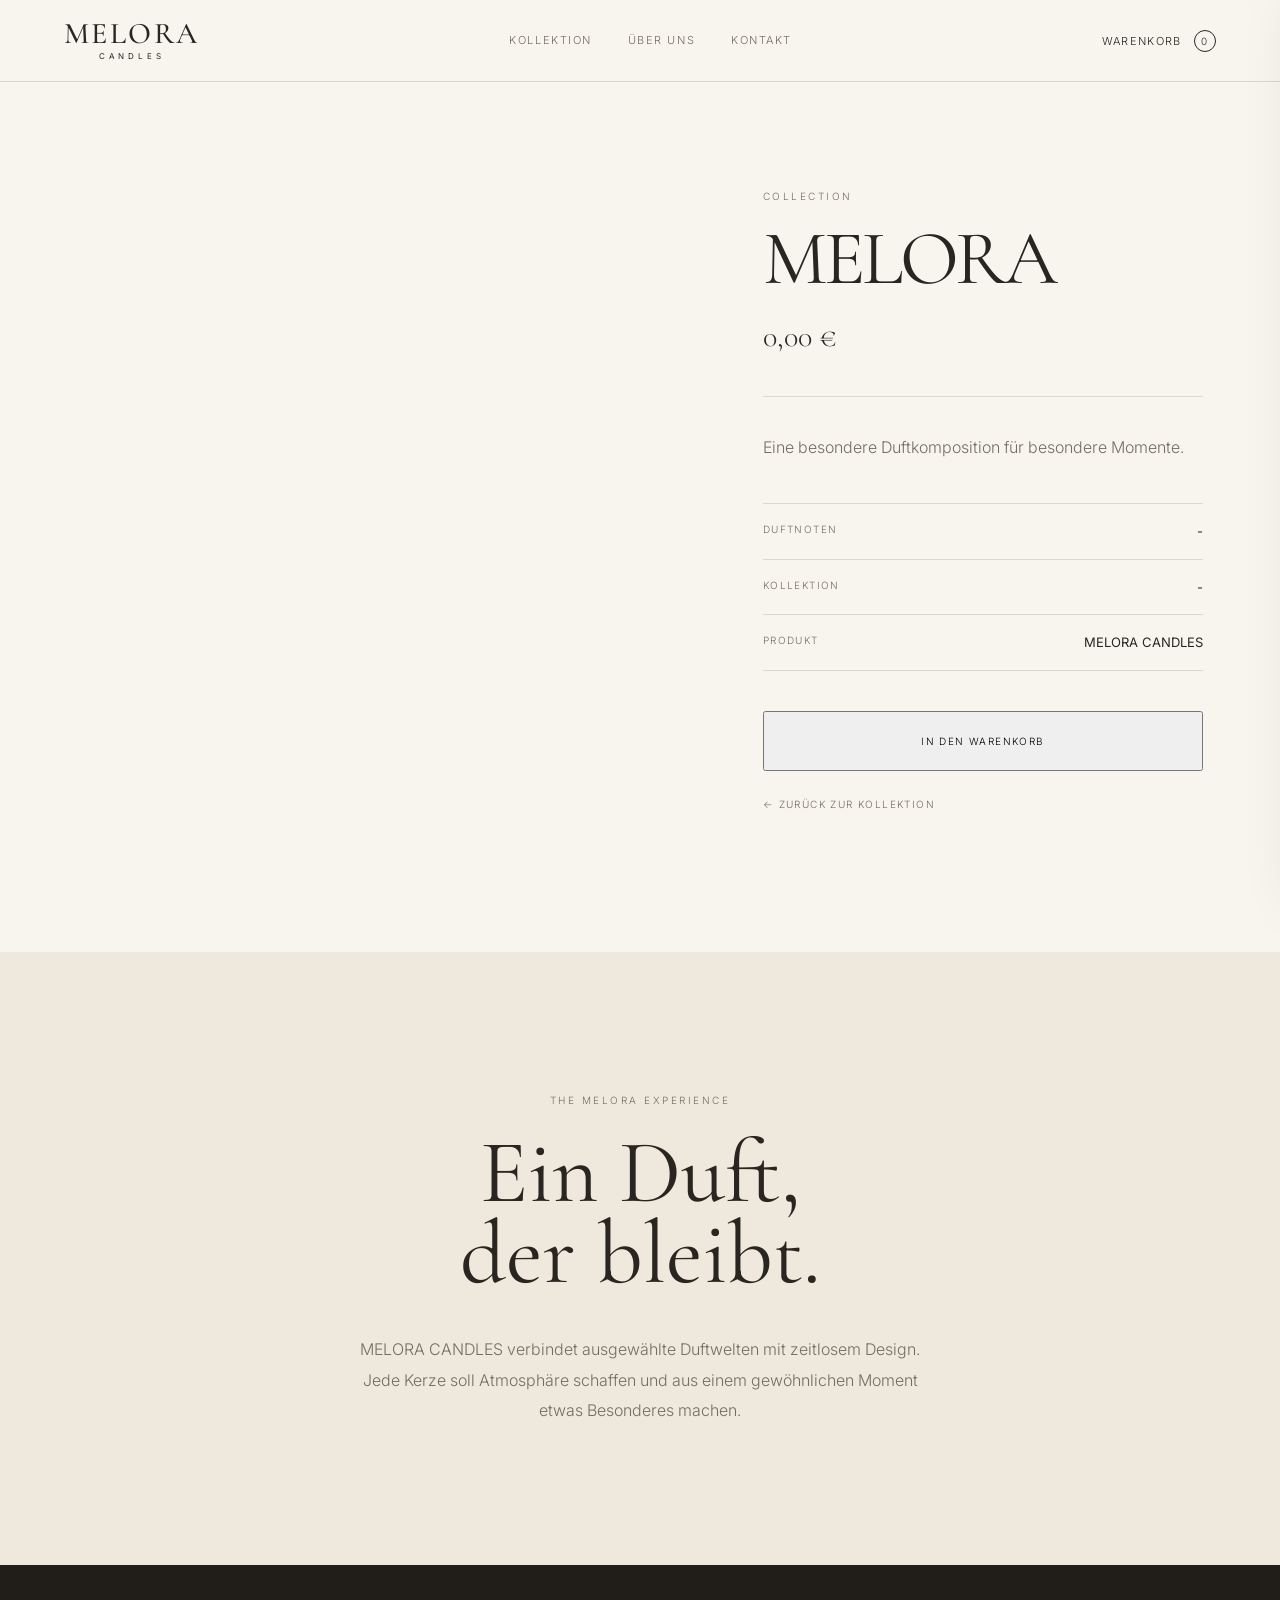
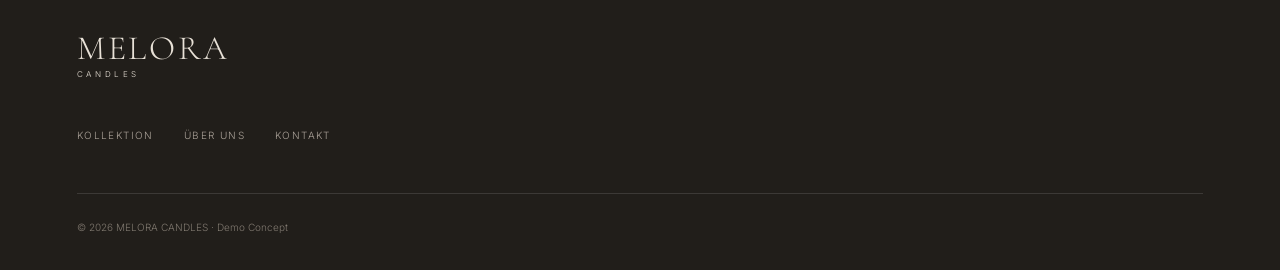
==== commit 2fb20920: "Revise product details and improve meta tags Updated product details including title, price, and des" ====
--- a/product.html
+++ b/product.html
@@ -5,486 +5,20 @@
 
   <meta charset="UTF-8">
 
-  <meta name="viewport"
-        content="width=device-width, initial-scale=1.0">
+  <meta name="viewport" content="width=device-width, initial-scale=1.0">
 
   <meta name="description"
-        content="MELORA CANDLES – besondere Düfte und handgefertigte Kerzen.">
-
-  <title>MELORA CANDLES – Produkt</title>
-
-  <link rel="stylesheet"
-        href="css/style.css">
-
-  <style>
-
-    /* =====================================================
-       PREMIUM PRODUCT PAGE
-       ===================================================== */
-
-    .product-page {
-      background: #f8f5ef;
-    }
-
-
-    /* -----------------------------------------------------
-       PRODUCT HERO
-       ----------------------------------------------------- */
-
-    .product-detail {
-      max-width: 1380px;
-      margin: 0 auto;
-      padding: 80px 6vw 110px;
-
-      display: grid;
-      grid-template-columns: minmax(0, 1.15fr) minmax(380px, 0.85fr);
-      gap: 90px;
-
-      align-items: center;
-    }
-
-
-    .product-detail-image {
-      width: 100%;
-      min-height: 680px;
-
-      background-size: cover;
-      background-position: center;
-
-      border-radius: 2px;
-
-      position: relative;
-      overflow: hidden;
-    }
-
-
-    .product-detail-image::after {
-      content: "";
-      position: absolute;
-      inset: 0;
-
-      background:
-        linear-gradient(
-          180deg,
-          rgba(255,255,255,0.04),
-          rgba(0,0,0,0.08)
-        );
-
-      pointer-events: none;
-    }
-
-
-    /* -----------------------------------------------------
-       PRODUCT INFORMATION
-       ----------------------------------------------------- */
-
-    .product-detail-info {
-      max-width: 520px;
-    }
-
-
-    .product-detail-info .eyebrow {
-      margin-bottom: 22px;
-      letter-spacing: 0.22em;
-      font-size: 11px;
-    }
-
-
-    .product-detail-info h1 {
-      font-family: "Cormorant Garamond", serif;
-
-      font-size: clamp(52px, 6vw, 82px);
-      font-weight: 400;
-
-      line-height: 0.95;
-
-      margin: 0 0 25px;
-
-      letter-spacing: -0.03em;
-    }
-
-
-    .product-detail-price {
-      font-family: "Cormorant Garamond", serif;
-
-      font-size: 30px;
-
-      margin: 0;
-
-      color: #27231f;
-    }
-
-
-    .product-line {
-      width: 100%;
-      height: 1px;
-
-      background: rgba(39,35,31,0.16);
-
-      margin: 35px 0;
-    }
-
-
-    .product-detail-description {
-      font-size: 17px;
-
-      line-height: 1.8;
-
-      color: #625d56;
-
-      max-width: 470px;
-
-      margin-bottom: 42px;
-    }
-
-
-    /* -----------------------------------------------------
-       DETAILS
-       ----------------------------------------------------- */
-
-    .product-details-list {
-      border-top: 1px solid rgba(39,35,31,0.12);
-
-      margin-bottom: 42px;
-    }
-
-
-    .product-details-list > div {
-      display: flex;
-
-      justify-content: space-between;
-      align-items: center;
-
-      gap: 25px;
-
-      padding: 18px 0;
-
-      border-bottom: 1px solid rgba(39,35,31,0.12);
-    }
-
-
-    .product-details-list span {
-      font-size: 12px;
-
-      text-transform: uppercase;
-
-      letter-spacing: 0.15em;
-
-      color: #8a8278;
-    }
-
-
-    .product-details-list strong {
-      font-size: 14px;
-
-      font-weight: 500;
-
-      text-align: right;
-    }
-
-
-    /* -----------------------------------------------------
-       BUTTON
-       ----------------------------------------------------- */
-
-    .product-add {
-      width: 100%;
-
-      min-height: 62px;
-
-      border: none;
-
-      cursor: pointer;
-
-      font-size: 13px;
-
-      letter-spacing: 0.12em;
-
-      text-transform: uppercase;
-
-      transition:
-        transform 0.25s ease,
-        opacity 0.25s ease;
-    }
-
-
-    .product-add:hover {
-      transform: translateY(-2px);
-      opacity: 0.9;
-    }
-
-
-    .back-link {
-      display: inline-block;
-
-      margin-top: 27px;
-
-      font-size: 12px;
-
-      letter-spacing: 0.12em;
-
-      text-transform: uppercase;
-
-      color: #706960;
-
-      text-decoration: none;
-    }
-
-
-    .back-link:hover {
-      color: #27231f;
-    }
-
-
-    /* -----------------------------------------------------
-       EXPERIENCE SECTION
-       ----------------------------------------------------- */
-
-    .product-story {
-      max-width: 100%;
-
-      padding: 140px 10vw;
-
-      background: #ebe5db;
-
-      text-align: center;
-    }
-
-
-    .product-story .eyebrow {
-      margin-bottom: 30px;
-    }
-
-
-    .product-story h2 {
-      font-family: "Cormorant Garamond", serif;
-
-      font-size: clamp(48px, 6vw, 82px);
-
-      font-weight: 400;
-
-      line-height: 0.98;
-
-      letter-spacing: -0.03em;
-
-      margin: 0 auto 45px;
-
-      max-width: 850px;
-    }
-
-
-    .product-story p:last-child {
-      max-width: 600px;
-
-      margin: 0 auto;
-
-      font-size: 17px;
-
-      line-height: 1.9;
-
-      color: #625d56;
-    }
-
-
-    /* -----------------------------------------------------
-       PREMIUM PRODUCT NOTE
-       ----------------------------------------------------- */
-
-    .product-note {
-      max-width: 1100px;
-
-      margin: 0 auto;
-
-      padding: 80px 6vw;
-
-      display: grid;
-
-      grid-template-columns: repeat(3, 1fr);
-
-      gap: 60px;
-
-      text-align: center;
-    }
-
-
-    .product-note-item span {
-      display: block;
-
-      font-family: "Cormorant Garamond", serif;
-
-      font-size: 35px;
-
-      margin-bottom: 12px;
-    }
-
-
-    .product-note-item h3 {
-      font-size: 12px;
-
-      text-transform: uppercase;
-
-      letter-spacing: 0.15em;
-
-      font-weight: 500;
-
-      margin-bottom: 12px;
-    }
-
-
-    .product-note-item p {
-      margin: 0;
-
-      color: #777067;
-
-      font-size: 14px;
-
-      line-height: 1.6;
-    }
-
-
-    /* -----------------------------------------------------
-       MOBILE
-       ----------------------------------------------------- */
-
-    @media (max-width: 800px) {
-
-      .product-detail {
-
-        display: block;
-
-        padding:
-          30px
-          20px
-          70px;
-      }
-
-
-      .product-detail-image {
-
-        min-height: 480px;
-
-        margin-bottom: 45px;
-      }
-
-
-      .product-detail-info {
-
-        max-width: none;
-      }
-
-
-      .product-detail-info h1 {
-
-        font-size: 56px;
-
-        margin-bottom: 20px;
-      }
-
-
-      .product-detail-price {
-
-        font-size: 27px;
-      }
-
-
-      .product-detail-description {
-
-        font-size: 16px;
-
-        line-height: 1.75;
-
-        margin-bottom: 35px;
-      }
-
-
-      .product-details-list > div {
-
-        padding: 16px 0;
-
-      }
-
-
-      .product-story {
-
-        padding:
-          90px
-          25px;
-      }
-
-
-      .product-story h2 {
-
-        font-size: 53px;
-
-        margin-bottom: 35px;
-      }
-
-
-      .product-story p:last-child {
-
-        font-size: 16px;
-
-      }
-
-
-      .product-note {
-
-        grid-template-columns: 1fr;
-
-        gap: 45px;
-
-        padding:
-          70px
-          30px;
-      }
-
-    }
-
-
-    @media (max-width: 480px) {
-
-      .product-detail {
-
-        padding-top: 20px;
-      }
-
-
-      .product-detail-image {
-
-        min-height: 430px;
-
-        margin-bottom: 38px;
-      }
-
-
-      .product-detail-info h1 {
-
-        font-size: 50px;
-      }
-
-
-      .product-detail-info .eyebrow {
-
-        font-size: 10px;
-
-        letter-spacing: 0.18em;
-      }
-
-
-      .product-detail-description {
-
-        font-size: 15px;
-      }
-
-
-      .product-story h2 {
-
-        font-size: 46px;
-      }
-
-    }
-
-  </style>
+        content="MELORA CANDLES – unsere Duftkerzen und Signature-Kreationen.">
+
+  <title>MELORA CANDLES</title>
+
+  <link rel="preconnect" href="https://fonts.googleapis.com">
+  <link rel="preconnect" href="https://fonts.gstatic.com" crossorigin>
+
+  <link href="https://fonts.googleapis.com/css2?family=Cormorant+Garamond:wght@400;500;600&family=Inter:wght@300;400;500&display=swap"
+        rel="stylesheet">
+
+  <link rel="stylesheet" href="css/style.css">
 
 </head>
 
@@ -492,14 +26,264 @@
 <body class="product-page">
 
 
-<!-- =====================================================
-     HEADER
-     ===================================================== -->
-
 <header class="site-header">
 
-  <a class="brand"
-     href="index.html">
+  <a href="index.html" class="brand">
+    MELORA
+    <small>CANDLES</small>
+  </a>
+
+
+  <nav>
+
+    <a href="index.html#collection">
+      Kollektion
+    </a>
+
+    <a href="index.html#about">
+      Über uns
+    </a>
+
+    <a href="index.html#contact">
+      Kontakt
+    </a>
+
+  </nav>
+
+
+  <button class="cart-toggle" onclick="toggleCart()">
+
+    Warenkorb
+
+    <span id="count">0</span>
+
+  </button>
+
+</header>
+
+
+
+<main>
+
+
+<section class="product-detail">
+
+
+  <div
+    class="product-detail-image"
+    id="productImage">
+  </div>
+
+
+
+  <div class="product-detail-info">
+
+
+    <p
+      class="eyebrow"
+      id="productCollection">
+      COLLECTION
+    </p>
+
+
+    <h1 id="productName">
+      MELORA
+    </h1>
+
+
+    <div
+      class="product-detail-price"
+      id="productPrice">
+      0,00 €
+    </div>
+
+
+    <div class="product-line"></div>
+
+
+    <p
+      class="product-detail-description"
+      id="productDescription">
+      Eine besondere Duftkomposition
+      für besondere Momente.
+    </p>
+
+
+
+    <div class="product-details-list">
+
+
+      <div>
+
+        <span>
+          Duftnoten
+        </span>
+
+        <strong id="productNotes">
+          -
+        </strong>
+
+      </div>
+
+
+      <div>
+
+        <span>
+          Kollektion
+        </span>
+
+        <strong id="productCollection2">
+          -
+        </strong>
+
+      </div>
+
+
+      <div>
+
+        <span>
+          Produkt
+        </span>
+
+        <strong>
+          MELORA CANDLES
+        </strong>
+
+      </div>
+
+
+    </div>
+
+
+
+    <button
+      class="product-add"
+      id="addButton">
+
+      IN DEN WARENKORB
+
+    </button>
+
+
+    <br>
+
+
+    <a
+      href="index.html#collection"
+      class="back-link">
+
+      ← ZURÜCK ZUR KOLLEKTION
+
+    </a>
+
+
+  </div>
+
+</section>
+
+
+
+<section class="product-story">
+
+
+  <p class="eyebrow">
+    THE MELORA EXPERIENCE
+  </p>
+
+
+  <h2>
+    Ein Duft,
+    <br>
+    der bleibt.
+  </h2>
+
+
+  <p>
+    MELORA CANDLES verbindet
+    ausgewählte Duftwelten mit
+    zeitlosem Design.
+    Jede Kerze soll Atmosphäre schaffen
+    und aus einem gewöhnlichen Moment
+    etwas Besonderes machen.
+  </p>
+
+
+</section>
+
+
+</main>
+
+
+
+<aside
+  id="cart"
+  class="cart">
+
+
+  <button
+    class="close"
+    onclick="toggleCart()">
+    ×
+  </button>
+
+
+  <p class="eyebrow">
+    MELORA CANDLES
+  </p>
+
+
+  <h2>
+    Dein Warenkorb
+  </h2>
+
+
+  <div id="items">
+
+    <p>
+      Dein Warenkorb ist leer.
+    </p>
+
+  </div>
+
+
+  <div class="total">
+
+    <span>
+      Gesamt
+    </span>
+
+    <strong id="total">
+      0,00 €
+    </strong>
+
+  </div>
+
+
+  <button
+    class="checkout"
+    onclick="alert('Demo: Checkout – Zahlung und Bestellung sind noch nicht aktiviert.')">
+
+    ZUR KASSE
+
+  </button>
+
+
+  <p class="demo-note">
+
+    Demo-Shop – aktuell sind keine
+    echten Bestellungen möglich.
+
+  </p>
+
+
+</aside>
+
+
+
+<footer>
+
+
+  <div class="footer-brand">
 
     MELORA
 
@@ -507,16 +291,16 @@
       CANDLES
     </small>
 
-  </a>
-
-
-  <nav>
+  </div>
+
+
+  <div class="footer-links">
 
     <a href="index.html#collection">
       Kollektion
     </a>
 
-    <a href="index.html#story">
+    <a href="index.html#about">
       Über uns
     </a>
 
@@ -524,410 +308,43 @@
       Kontakt
     </a>
 
-  </nav>
-
-
-  <button class="cart-toggle"
-          onclick="toggleCart()">
-
-    Warenkorb
-
-    <span id="count">
-      0
-    </span>
-
-  </button>
-
-</header>
-
-
-
-<main>
-
-
-<!-- =====================================================
-     PRODUCT HERO
-     ===================================================== -->
-
-<section class="product-detail">
-
-
-  <div class="product-detail-image"
-       id="productImage">
   </div>
 
 
-
-  <div class="product-detail-info">
-
-
-    <p class="eyebrow"
-       id="productCategory">
-
-      FLORAL COLLECTION
-
-    </p>
-
-
-    <h1 id="productName">
-
-      ROSE No. 01
-
-    </h1>
-
-
-    <p class="product-detail-price"
-       id="productPrice">
-
-      29,90 €
-
-    </p>
-
-
-    <div class="product-line">
-    </div>
-
-
-    <p class="product-detail-description"
-       id="productDescription">
-
-      Eine elegante, florale Kerze mit
-      feinen Noten von Rose, Jasmin und
-      warmer Vanille.
-
-    </p>
-
-
-    <!-- DETAILS -->
-
-    <div class="product-details-list">
-
-
-      <div>
-
-        <span>
-          Duft
-        </span>
-
-        <strong id="productScent">
-          Rose · Jasmin · Vanille
-        </strong>
-
-      </div>
-
-
-      <div>
-
-        <span>
-          Brenndauer
-        </span>
-
-        <strong>
-          ca. 35 Stunden
-        </strong>
-
-      </div>
-
-
-      <div>
-
-        <span>
-          Herstellung
-        </span>
-
-        <strong>
-          Handgefertigt
-        </strong>
-
-      </div>
-
-
-    </div>
-
-
-    <button
-      class="button product-add"
-      id="productAddButton">
-
-      In den Warenkorb
-
-    </button>
-
-
-    <a
-      class="back-link"
-      href="index.html#collection">
-
-      ← Zurück zur Kollektion
-
-    </a>
-
-
-  </div>
-
-
-</section>
-
-
-
-<!-- =====================================================
-     MELORA EXPERIENCE
-     ===================================================== -->
-
-<section class="product-story">
-
-
-  <p class="eyebrow">
-    THE MELORA EXPERIENCE
+  <p>
+    © 2026 MELORA CANDLES · Demo Concept
   </p>
 
 
-  <h2>
-
-    Ein Duft.
-
-    <br>
-
-    Eine Atmosphäre.
-
-    <br>
-
-    Dein Moment.
-
-  </h2>
-
-
-  <p>
-
-    MELORA CANDLES wurde für Menschen
-    entwickelt, die aus ihrem Zuhause
-    etwas Besonderes machen möchten.
-
-    Jede Kerze verbindet Duft,
-    Form und Atmosphäre zu einem
-    kleinen Ritual im Alltag.
-
-  </p>
-
-
-</section>
-
-
-
-<!-- =====================================================
-     PRODUCT VALUES
-     ===================================================== -->
-
-<section class="product-note">
-
-
-  <div class="product-note-item">
-
-    <span>
-      ♢
-    </span>
-
-    <h3>
-      Handcrafted
-    </h3>
-
-    <p>
-      Mit Liebe zum Detail
-      gefertigt.
-    </p>
-
-  </div>
-
-
-
-  <div class="product-note-item">
-
-    <span>
-      ♡
-    </span>
-
-    <h3>
-      Signature Scent
-    </h3>
-
-    <p>
-      Charaktervolle Duftnoten
-      für besondere Momente.
-    </p>
-
-  </div>
-
-
-
-  <div class="product-note-item">
-
-    <span>
-      ◇
-    </span>
-
-    <h3>
-      Designed to Stay
-    </h3>
-
-    <p>
-      Eine Kerze, die auch
-      als Objekt überzeugt.
-    </p>
-
-  </div>
-
-
-</section>
-
-
-</main>
-
-
-
-<!-- =====================================================
-     CART
-     ===================================================== -->
-
-<aside id="cart"
-       class="cart">
-
-
-  <button class="close"
-          onclick="toggleCart()">
-
-    ×
-
-  </button>
-
-
-  <p class="eyebrow">
-    MELORA CANDLES
-  </p>
-
-
-  <h2>
-    Dein Warenkorb
-  </h2>
-
-
-  <div id="items">
-
-    <p>
-      Dein Warenkorb ist leer.
-    </p>
-
-  </div>
-
-
-  <div class="total">
-
-    <span>
-      Gesamt
-    </span>
-
-
-    <strong id="total">
-      0,00 €
-    </strong>
-
-  </div>
-
-
-  <button
-    class="button full"
-    onclick="alert('Demo: Checkout – Zahlung und Bestellung sind noch nicht aktiviert.')">
-
-    Zur Kasse
-
-  </button>
-
-
-  <p class="demo-note">
-
-    Demo-Shop – aktuell sind keine
-    echten Bestellungen möglich.
-
-  </p>
-
-
-</aside>
-
-
-
-<!-- =====================================================
-     FOOTER
-     ===================================================== -->
-
-<footer>
-
-
-  <div class="footer-brand">
-
-    MELORA
-
-    <small>
-      CANDLES
-    </small>
-
-  </div>
-
-
-  <div class="footer-links">
-
-    <a href="index.html#collection">
-      Kollektion
-    </a>
-
-    <a href="index.html#story">
-      Über uns
-    </a>
-
-    <a href="index.html#contact">
-      Kontakt
-    </a>
-
-  </div>
-
-
-  <p>
-
-    © 2026 MELORA CANDLES · Demo Concept
-
-  </p>
-
-
 </footer>
 
 
 
-<!-- =====================================================
-     CART JAVASCRIPT
-     ===================================================== -->
-
 <script src="js/app.js"></script>
 
 
 
-<!-- =====================================================
-     PRODUCT DATA
-     ===================================================== -->
-
 <script>
 
+
 const products = {
 
+
   rose: {
 
-    name: "ROSE No. 01",
+    name: "ROSE",
+
+    number: "NO. 01",
 
     price: 29.90,
 
-    category: "FLORAL COLLECTION",
-
-    scent: "Rose · Jasmin · Vanille",
+    collection: "FLORAL COLLECTION",
+
+    notes: "Rose · Jasmin · Vanille",
 
     description:
-      "Eine elegante, florale Kerze mit feinen Noten von Rose, Jasmin und warmer Vanille. Zart, feminin und zeitlos.",
+      "Ein eleganter, blumiger Duft,
+      der Ruhe und Geborgenheit schenkt.",
 
     image:
       "https://images.unsplash.com/photo-1602523961358-f9f03dd557db?auto=format&fit=crop&w=1600&q=90"
@@ -939,14 +356,18 @@
 
     name: "BLOOM",
 
+    number: "NO. 02",
+
     price: 34.90,
 
-    category: "FLORAL COLLECTION",
-
-    scent: "Blüten · Baumwolle · Moschus",
+    collection: "FLORAL COLLECTION",
+
+    notes: "Blüten · Baumwolle · Moschus",
 
     description:
-      "Ein weicher, sauberer Duft mit blumigen Noten und einem eleganten Hauch von Baumwolle und Moschus.",
+      "Frisch, blumig und natürlich.
+      Ein Duft wie ein Spaziergang
+      im Frühling.",
 
     image:
       "https://images.unsplash.com/photo-1602874801006-e26d3fbead2b?auto=format&fit=crop&w=1600&q=90"
@@ -954,31 +375,31 @@
   },
 
 
-  signature: {
-
-    name: "SIGNATURE",
+  ocean: {
+
+    name: "OCEAN",
+
+    number: "NO. 03",
 
     price: 39.90,
 
-    category: "SIGNATURE COLLECTION",
-
-    scent: "Amber · Vanille · Musk",
+    collection: "SIGNATURE COLLECTION",
+
+    notes: "Meersalz · Amber · Moschus",
 
     description:
-      "Ein warmer und luxuriöser Duft. Amber, cremige Vanille und sanfter Musk ergeben eine elegante Atmosphäre.",
+      "Frische Meeresbrise trifft
+      auf warme, beruhigende Noten.",
 
     image:
       "https://images.unsplash.com/photo-1603006905003-be475563bc59?auto=format&fit=crop&w=1600&q=90"
 
   }
 
+
 };
 
 
-
-/* =====================================================
-   READ PRODUCT FROM URL
-   ===================================================== */
 
 const params =
   new URLSearchParams(
@@ -986,8 +407,21 @@
   );
 
 
-const productKey =
+let productKey =
   params.get("product") || "rose";
+
+
+/*
+  Alte Links mit "signature"
+  werden automatisch auf OCEAN
+  umgeleitet.
+*/
+
+if (productKey === "signature") {
+
+  productKey = "ocean";
+
+}
 
 
 const product =
@@ -995,63 +429,69 @@
 
 
 
-/* =====================================================
-   INSERT PRODUCT DATA
-   ===================================================== */
-
-document.getElementById("productName")
-  .textContent = product.name;
-
-
-document.getElementById("productPrice")
-  .textContent =
+document.getElementById(
+  "productName"
+).textContent =
+  product.name;
+
+
+
+document.getElementById(
+  "productPrice"
+).textContent =
+  product.price
+    .toFixed(2)
+    .replace(".", ",")
+  + " €";
+
+
+
+document.getElementById(
+  "productCollection"
+).textContent =
+  product.collection;
+
+
+
+document.getElementById(
+  "productCollection2"
+).textContent =
+  product.collection;
+
+
+
+document.getElementById(
+  "productNotes"
+).textContent =
+  product.notes;
+
+
+
+document.getElementById(
+  "productDescription"
+).textContent =
+  product.description;
+
+
+
+document.getElementById(
+  "productImage"
+).style.backgroundImage =
+  `url("${product.image}")`;
+
+
+
+document.getElementById(
+  "addButton"
+).onclick = function () {
+
+  add(
+    product.name,
     product.price
-      .toFixed(2)
-      .replace(".", ",") + " €";
-
-
-document.getElementById("productCategory")
-  .textContent = product.category;
-
-
-document.getElementById("productScent")
-  .textContent = product.scent;
-
-
-document.getElementById("productDescription")
-  .textContent =
-    product.description;
-
-
-document.getElementById("productImage")
-  .style.backgroundImage =
-    `url("${product.image}")`;
-
-
-
-/* =====================================================
-   PRODUCT BUTTON
-   ===================================================== */
-
-document.getElementById("productAddButton")
-  .onclick = function() {
-
-    add(
-      product.name,
-      product.price
-    );
-
-  };
-
-
-
-/* =====================================================
-   PAGE TITLE
-   ===================================================== */
-
-document.title =
-  "MELORA CANDLES – " +
-  product.name;
+  );
+
+};
+
 
 </script>
 
--- a/css/style.css
+++ b/css/style.css
@@ -1,12 +1,17 @@
-@import url('https://fonts.googleapis.com/css2?family=Cormorant+Garamond:wght@400;500;600&family=Inter:wght@300;400;500;600&display=swap');
+/* =====================================================
+   MELORA CANDLES
+   PREMIUM WEBSITE
+   ===================================================== */
+
+@import url('https://fonts.googleapis.com/css2?family=Cormorant+Garamond:wght@400;500;600&family=Inter:wght@300;400;500&display=swap');
 
 :root {
-  --cream: #f5f1ea;
-  --paper: #fbfaf7;
-  --warm: #e9e1d5;
-  --ink: #211f1b;
-  --muted: #777169;
-  --line: #ddd6cc;
+  --cream: #f8f5ef;
+  --paper: #eee8dd;
+  --sand: #ddd3c4;
+  --ink: #292520;
+  --muted: #746d64;
+  --line: rgba(41,37,32,0.14);
   --white: #ffffff;
 }
 
@@ -21,7 +26,7 @@
 }
 
 body {
-  background: var(--paper);
+  background: var(--cream);
   color: var(--ink);
   font-family: "Inter", sans-serif;
   font-weight: 300;
@@ -38,463 +43,700 @@
   font: inherit;
 }
 
+
+/* =====================================================
+   HEADER
+   ===================================================== */
+
 .site-header {
+  height: 82px;
+  padding: 0 5vw;
+
+  display: flex;
+  align-items: center;
+  justify-content: space-between;
+  gap: 40px;
+
+  background: rgba(248,245,239,0.96);
+  border-bottom: 1px solid var(--line);
+
   position: sticky;
   top: 0;
   z-index: 100;
-  display: flex;
-  align-items: center;
-  justify-content: space-between;
-  gap: 30px;
-  padding: 22px 5%;
-  background: rgba(251, 250, 247, 0.94);
-  backdrop-filter: blur(14px);
-  border-bottom: 1px solid rgba(221, 214, 204, 0.7);
 }
 
 .brand {
   font-family: "Cormorant Garamond", serif;
-  font-size: 32px;
-  font-weight: 600;
-  letter-spacing: 3px;
+  font-size: 30px;
+  font-weight: 500;
+  letter-spacing: 0.08em;
   line-height: 0.8;
 }
 
 .brand small {
   display: block;
-  margin-top: 7px;
   font-family: "Inter", sans-serif;
   font-size: 8px;
-  font-weight: 500;
-  letter-spacing: 5px;
+  font-weight: 400;
+  letter-spacing: 0.48em;
   text-align: center;
-}
-
-nav {
+  margin-top: 7px;
+}
+
+.site-header nav {
   display: flex;
-  gap: 34px;
-}
-
-nav a {
-  font-size: 13px;
-  letter-spacing: 0.5px;
-  transition: opacity 0.2s ease;
-}
-
-nav a:hover {
-  opacity: 0.5;
+  gap: 36px;
+}
+
+.site-header nav a {
+  font-size: 11px;
+  text-transform: uppercase;
+  letter-spacing: 0.14em;
+  color: var(--muted);
+  transition: color .2s ease;
+}
+
+.site-header nav a:hover {
+  color: var(--ink);
 }
 
 .cart-toggle {
   border: 0;
   background: transparent;
   cursor: pointer;
-  font-size: 13px;
-  letter-spacing: 0.4px;
+  text-transform: uppercase;
+  letter-spacing: 0.12em;
+  font-size: 11px;
+  color: var(--ink);
 }
 
 .cart-toggle span {
   display: inline-flex;
   align-items: center;
   justify-content: center;
-  min-width: 21px;
-  height: 21px;
-  margin-left: 6px;
+
+  width: 22px;
+  height: 22px;
+
+  margin-left: 8px;
+
   border: 1px solid var(--ink);
   border-radius: 50%;
-  font-size: 11px;
-}
+
+  font-size: 10px;
+}
+
+
+/* =====================================================
+   GENERAL
+   ===================================================== */
 
 .eyebrow {
-  margin-bottom: 15px;
-  color: var(--muted);
   font-size: 10px;
-  font-weight: 500;
-  letter-spacing: 3px;
   text-transform: uppercase;
-}
-
-h1,
-h2,
-h3 {
-  font-family: "Cormorant Garamond", serif;
-  font-weight: 500;
-}
-
-h1 {
-  font-size: clamp(52px, 7vw, 92px);
-  line-height: 0.92;
-}
-
-h2 {
-  font-size: clamp(42px, 5vw, 68px);
-  line-height: 0.95;
-}
-
-h3 {
-  font-size: 28px;
-  line-height: 1;
-}
-
-em {
-  font-weight: 400;
-}
-
-.button {
+  letter-spacing: 0.25em;
+  color: var(--muted);
+}
+
+.premium-button {
   display: inline-flex;
   align-items: center;
   justify-content: center;
-  min-height: 52px;
+  gap: 25px;
+
+  min-height: 55px;
   padding: 0 28px;
+
   background: var(--ink);
   color: var(--white);
-  border: 1px solid var(--ink);
-  font-size: 12px;
-  font-weight: 500;
-  letter-spacing: 1px;
-  cursor: pointer;
-  transition: background 0.25s ease, color 0.25s ease, transform 0.25s ease;
-}
-
-.button:hover {
-  background: transparent;
-  color: var(--ink);
-}
-
-.button:active {
-  transform: translateY(1px);
-}
-
-.button.full {
-  width: 100%;
-}
-
-/* HERO */
-
-.hero {
-  min-height: 78vh;
+
+  font-size: 10px;
+  text-transform: uppercase;
+  letter-spacing: 0.18em;
+
+  transition:
+    transform .25s ease,
+    background .25s ease;
+}
+
+.premium-button:hover {
+  transform: translateY(-2px);
+  background: #443e37;
+}
+
+.premium-button span {
+  font-size: 17px;
+}
+
+
+/* =====================================================
+   HERO
+   ===================================================== */
+
+.premium-hero {
+  min-height: calc(100vh - 82px);
+
+  position: relative;
+
   display: flex;
   align-items: center;
-  padding: 80px 7%;
-  background:
-    linear-gradient(90deg, rgba(20,18,15,0.56), rgba(20,18,15,0.08)),
-    url("https://images.unsplash.com/photo-1603006905003-be475563bc59?auto=format&fit=crop&w=2000&q=90")
-    center / cover no-repeat;
-  color: white;
-}
-
-.hero-copy {
-  max-width: 720px;
-}
-
-.hero .eyebrow {
-  color: rgba(255,255,255,0.75);
-}
-
-.hero h1 {
-  margin-bottom: 30px;
-}
-
-.lead {
-  max-width: 530px;
-  margin-bottom: 35px;
-  font-size: 16px;
-  line-height: 1.8;
-  color: rgba(255,255,255,0.88);
-}
-
-/* SECTIONS */
-
-.section {
-  padding: 120px 7%;
-}
-
-.section-intro {
-  max-width: 680px;
-  margin-bottom: 55px;
-}
-
-.section-intro h2 {
-  margin-bottom: 25px;
-}
-
-.section-intro > p:last-child {
-  color: var(--muted);
-}
-
-/* CATEGORIES */
-
-.categories {
-  display: grid;
-  grid-template-columns: repeat(3, 1fr);
-  gap: 20px;
-}
-
-.category-card {
-  display: block;
+
   overflow: hidden;
 }
 
-.category-image {
-  position: relative;
-  min-height: 540px;
-  background-position: center;
-  background-size: cover;
-  transition: transform 0.6s ease;
-}
-
-.category-card:hover .category-image {
-  transform: scale(1.025);
-}
-
-.floral-image,
-.product-one {
-  background-image:
-    url("https://images.unsplash.com/photo-1602523961358-f9f03dd557db?auto=format&fit=crop&w=1400&q=90");
-}
-
-.woody-image,
-.product-two {
-  background-image:
-    url("https://images.unsplash.com/photo-1602874801006-e26d3fbead2b?auto=format&fit=crop&w=1400&q=90");
-}
-
-.fruity-image,
-.product-three {
-  background-image:
-    url("https://images.unsplash.com/photo-1603006905003-be475563bc59?auto=format&fit=crop&w=1400&q=90");
-}
-
-.category-overlay {
+.hero-background {
   position: absolute;
   inset: 0;
+
+  background-image:
+    linear-gradient(
+      90deg,
+      rgba(248,245,239,.98) 0%,
+      rgba(248,245,239,.82) 34%,
+      rgba(248,245,239,.20) 68%,
+      rgba(248,245,239,.05) 100%
+    ),
+    url("https://images.unsplash.com/photo-1602523961358-f9f03dd557db?auto=format&fit=crop&w=2000&q=90");
+
+  background-size: cover;
+  background-position: center;
+}
+
+.premium-hero-content {
+  position: relative;
+  z-index: 2;
+
+  width: 55%;
+  max-width: 760px;
+
+  padding: 8vw;
+}
+
+.premium-hero-content h1 {
+  font-family: "Cormorant Garamond", serif;
+
+  font-size: clamp(58px, 7vw, 105px);
+
+  font-weight: 400;
+
+  line-height: .91;
+
+  letter-spacing: -.045em;
+
+  margin: 25px 0 32px;
+}
+
+.premium-hero-content h1 em {
+  font-style: italic;
+}
+
+.premium-hero-content > p:not(.eyebrow) {
+  max-width: 480px;
+
+  color: var(--muted);
+
+  font-size: 15px;
+
+  line-height: 1.8;
+
+  margin-bottom: 38px;
+}
+
+
+/* =====================================================
+   COLLECTION
+   ===================================================== */
+
+.premium-collection {
+  padding: 130px 6vw 150px;
+}
+
+.premium-section-heading {
+  max-width: 700px;
+
+  margin: 0 auto 80px;
+
+  text-align: center;
+}
+
+.premium-section-heading h2 {
+  font-family: "Cormorant Garamond", serif;
+
+  font-size: clamp(54px, 6vw, 84px);
+
+  font-weight: 400;
+
+  line-height: .95;
+
+  letter-spacing: -.035em;
+
+  margin: 25px 0 35px;
+}
+
+.heading-line {
+  width: 55px;
+  height: 1px;
+
+  background: var(--ink);
+
+  margin: auto;
+}
+
+.premium-products {
+  max-width: 1380px;
+
+  margin: auto;
+
+  display: grid;
+
+  grid-template-columns: repeat(3, 1fr);
+
+  gap: 28px;
+}
+
+.premium-product {
+  min-width: 0;
+}
+
+.premium-product-image {
+  height: 550px;
+
   display: flex;
+
+  align-items: flex-end;
+
+  justify-content: center;
+
+  position: relative;
+
+  overflow: hidden;
+
+  background-size: cover;
+
+  background-position: center;
+}
+
+.rose-image {
+  background-image:
+    linear-gradient(
+      rgba(255,255,255,.04),
+      rgba(0,0,0,.06)
+    ),
+    url("https://images.unsplash.com/photo-1602523961358-f9f03dd557db?auto=format&fit=crop&w=1200&q=90");
+}
+
+.bloom-image {
+  background-image:
+    linear-gradient(
+      rgba(255,255,255,.04),
+      rgba(0,0,0,.06)
+    ),
+    url("https://images.unsplash.com/photo-1602874801006-e26d3fbead2b?auto=format&fit=crop&w=1200&q=90");
+}
+
+.signature-image {
+  background-image:
+    linear-gradient(
+      rgba(255,255,255,.04),
+      rgba(0,0,0,.06)
+    ),
+    url("https://images.unsplash.com/photo-1603006905003-be475563bc59?auto=format&fit=crop&w=1200&q=90");
+}
+
+.premium-product-image::after {
+  content: "";
+
+  position: absolute;
+
+  inset: 0;
+
+  background: rgba(0,0,0,.02);
+
+  transition: background .3s ease;
+}
+
+.premium-product-image:hover::after {
+  background: rgba(0,0,0,.10);
+}
+
+.discover {
+  position: relative;
+
+  z-index: 2;
+
+  margin-bottom: 28px;
+
+  padding: 13px 20px;
+
+  background: rgba(255,255,255,.92);
+
+  font-size: 9px;
+
+  letter-spacing: .18em;
+
+  text-transform: uppercase;
+
+  opacity: 0;
+
+  transform: translateY(10px);
+
+  transition:
+    opacity .3s ease,
+    transform .3s ease;
+}
+
+.premium-product-image:hover .discover {
+  opacity: 1;
+
+  transform: translateY(0);
+}
+
+.premium-product-content {
+  padding: 27px 4px 0;
+}
+
+.product-number {
+  font-size: 9px;
+
+  color: var(--muted);
+
+  letter-spacing: .2em;
+
+  margin-bottom: 6px;
+}
+
+.premium-product-content h3 {
+  font-family: "Cormorant Garamond", serif;
+
+  font-size: 38px;
+
+  font-weight: 500;
+
+  line-height: 1;
+
+  margin-bottom: 12px;
+}
+
+.premium-product-content > p:not(.product-number) {
+  color: var(--muted);
+
+  font-size: 13px;
+
+  line-height: 1.7;
+
+  max-width: 340px;
+}
+
+.premium-product-bottom {
+  margin-top: 24px;
+
+  padding-top: 18px;
+
+  border-top: 1px solid var(--line);
+
+  display: flex;
+
+  align-items: center;
+
+  justify-content: space-between;
+
+  gap: 15px;
+}
+
+.premium-product-bottom strong {
+  font-family: "Cormorant Garamond", serif;
+
+  font-size: 24px;
+
+  font-weight: 500;
+}
+
+.premium-product-bottom button {
+  border: 0;
+
+  background: transparent;
+
+  cursor: pointer;
+
+  font-size: 9px;
+
+  letter-spacing: .12em;
+
+  text-transform: uppercase;
+
+  border-bottom: 1px solid var(--ink);
+
+  padding-bottom: 4px;
+}
+
+
+/* =====================================================
+   BRAND STATEMENT
+   ===================================================== */
+
+.brand-statement {
+  background: var(--ink);
+
+  color: var(--cream);
+
+  padding: 150px 10vw;
+}
+
+.brand-statement > div {
+  max-width: 900px;
+
+  margin: auto;
+}
+
+.brand-statement .eyebrow {
+  color: #bcb4a9;
+}
+
+.brand-statement h2 {
+  font-family: "Cormorant Garamond", serif;
+
+  font-size: clamp(58px, 7vw, 105px);
+
+  font-weight: 400;
+
+  line-height: .9;
+
+  letter-spacing: -.04em;
+
+  margin: 30px 0 40px;
+}
+
+.brand-statement p:not(.eyebrow) {
+  max-width: 520px;
+
+  color: #c6beb3;
+
+  font-size: 15px;
+
+  line-height: 1.9;
+
+  margin-bottom: 30px;
+}
+
+.text-link {
+  font-size: 10px;
+
+  text-transform: uppercase;
+
+  letter-spacing: .18em;
+
+  border-bottom: 1px solid #aaa198;
+
+  padding-bottom: 5px;
+}
+
+
+/* =====================================================
+   STORY
+   ===================================================== */
+
+.premium-story {
+  display: grid;
+
+  grid-template-columns: 1fr 1fr;
+
+  min-height: 720px;
+}
+
+.premium-story-image {
+  background-image:
+    linear-gradient(
+      rgba(255,255,255,.04),
+      rgba(0,0,0,.06)
+    ),
+    url("https://images.unsplash.com/photo-1603006905003-be475563bc59?auto=format&fit=crop&w=1600&q=90");
+
+  background-size: cover;
+
+  background-position: center;
+}
+
+.premium-story-content {
+  padding: 10vw;
+
+  display: flex;
+
   flex-direction: column;
-  justify-content: flex-end;
-  padding: 35px;
-  background: linear-gradient(transparent 35%, rgba(0,0,0,0.58));
-  color: white;
-}
-
-.category-overlay p {
-  margin-bottom: 8px;
+
+  justify-content: center;
+}
+
+.premium-story-content h2 {
+  font-family: "Cormorant Garamond", serif;
+
+  font-size: clamp(60px, 6vw, 92px);
+
+  font-weight: 400;
+
+  line-height: .9;
+
+  letter-spacing: -.04em;
+
+  margin: 25px 0 40px;
+}
+
+.premium-story-content h2 em {
+  font-style: italic;
+}
+
+.premium-story-content p:not(.eyebrow) {
+  max-width: 480px;
+
+  color: var(--muted);
+
+  font-size: 15px;
+
+  line-height: 1.9;
+
+  margin-bottom: 18px;
+}
+
+
+/* =====================================================
+   INSTAGRAM
+   ===================================================== */
+
+.premium-instagram {
+  padding: 100px 8vw;
+
+  background: var(--paper);
+
+  display: flex;
+
+  align-items: center;
+
+  justify-content: space-between;
+
+  gap: 40px;
+}
+
+.premium-instagram h2 {
+  font-family: "Cormorant Garamond", serif;
+
+  font-size: 65px;
+
+  font-weight: 400;
+
+  line-height: 1;
+
+  margin: 18px 0;
+}
+
+.premium-instagram p:not(.eyebrow) {
+  color: var(--muted);
+
+  font-size: 14px;
+}
+
+
+/* =====================================================
+   NEWSLETTER
+   ===================================================== */
+
+.premium-newsletter {
+  padding: 140px 20px;
+
+  text-align: center;
+}
+
+.premium-newsletter h2 {
+  font-family: "Cormorant Garamond", serif;
+
+  font-size: clamp(55px, 7vw, 90px);
+
+  font-weight: 400;
+
+  line-height: .9;
+
+  letter-spacing: -.04em;
+
+  margin: 25px 0;
+}
+
+.premium-newsletter > p:not(.eyebrow) {
+  max-width: 500px;
+
+  margin: 0 auto 40px;
+
+  color: var(--muted);
+
+  font-size: 14px;
+}
+
+.premium-newsletter form {
+  max-width: 550px;
+
+  margin: auto;
+
+  display: flex;
+
+  border-bottom: 1px solid var(--ink);
+}
+
+.premium-newsletter input {
+  flex: 1;
+
+  min-width: 0;
+
+  border: 0;
+
+  outline: 0;
+
+  background: transparent;
+
+  padding: 17px 0;
+
+  font-size: 13px;
+}
+
+.premium-newsletter button {
+  border: 0;
+
+  background: transparent;
+
+  cursor: pointer;
+
+  text-transform: uppercase;
+
+  letter-spacing: .16em;
+
   font-size: 9px;
-  letter-spacing: 2px;
-}
-
-.category-overlay h3 {
-  font-size: 42px;
-  margin-bottom: 5px;
-}
-
-.category-overlay span {
-  font-size: 12px;
-  opacity: 0.85;
-}
-
-/* FEATURES */
-
-.features {
-  display: grid;
-  grid-template-columns: repeat(4, 1fr);
-  border-top: 1px solid var(--line);
-  border-bottom: 1px solid var(--line);
-}
-
-.feature {
-  padding: 45px 30px;
-  text-align: center;
-  border-right: 1px solid var(--line);
-}
-
-.feature:last-child {
-  border-right: 0;
-}
-
-.feature span {
-  display: block;
-  margin-bottom: 12px;
-  font-size: 24px;
-}
-
-.feature h3 {
-  margin-bottom: 8px;
-  font-size: 23px;
-}
-
-.feature p {
-  color: var(--muted);
-  font-size: 12px;
-}
-
-/* PRODUCTS */
-
-.products {
-  display: grid;
-  grid-template-columns: repeat(3, 1fr);
-  gap: 25px;
-}
-
-.product {
-  min-width: 0;
-}
-
-.product-link {
-  display: block;
-}
-
-.product-image {
-  aspect-ratio: 0.82;
-  background-position: center;
-  background-size: cover;
-  transition: transform 0.5s ease;
-}
-
-.product-link:hover .product-image {
-  transform: scale(1.015);
-}
-
-.product-info {
-  display: flex;
-  justify-content: space-between;
-  gap: 20px;
-  padding: 22px 0 17px;
-}
-
-.product-info h3 {
-  font-size: 29px;
-  margin-bottom: 7px;
-}
-
-.product-info p {
-  color: var(--muted);
-  font-size: 12px;
-}
-
-.product-info strong {
-  white-space: nowrap;
-  font-size: 13px;
-  font-weight: 500;
-}
-
-.product > button {
-  width: 100%;
-  min-height: 48px;
-  border: 1px solid var(--ink);
-  background: transparent;
-  cursor: pointer;
-  font-size: 11px;
-  font-weight: 500;
-  letter-spacing: 1px;
-  transition: background 0.25s ease, color 0.25s ease;
-}
-
-.product > button:hover {
-  background: var(--ink);
-  color: white;
-}
-
-/* STORY */
-
-.story {
-  display: grid;
-  grid-template-columns: 1fr 1fr;
-  min-height: 650px;
-  background: var(--cream);
-}
-
-.story-image {
-  min-height: 550px;
-  background:
-    url("https://images.unsplash.com/photo-1608181831718-c9e4f2f9e0ef?auto=format&fit=crop&w=1400&q=90")
-    center / cover no-repeat;
-}
-
-.story-copy {
-  display: flex;
-  flex-direction: column;
-  justify-content: center;
-  padding: 80px 9%;
-}
-
-.story-copy h2 {
-  margin-bottom: 35px;
-}
-
-.story-copy p:not(.eyebrow) {
-  max-width: 480px;
-  margin-bottom: 18px;
-  color: var(--muted);
-}
-
-/* INSTAGRAM */
-
-.instagram {
-  padding: 120px 7%;
-  text-align: center;
-}
-
-.instagram h2 {
-  margin-bottom: 20px;
-}
-
-.instagram > p:not(.eyebrow) {
-  margin-bottom: 30px;
-  color: var(--muted);
-}
-
-/* NEWSLETTER */
-
-.newsletter {
-  padding: 110px 7%;
-  background: var(--cream);
-  text-align: center;
-}
-
-.newsletter h2 {
-  margin-bottom: 22px;
-}
-
-.newsletter > p:not(.eyebrow) {
-  max-width: 550px;
-  margin: 0 auto 30px;
-  color: var(--muted);
-}
-
-.newsletter form {
-  display: flex;
-  max-width: 540px;
-  margin: auto;
-}
-
-.newsletter input {
-  flex: 1;
-  min-width: 0;
-  padding: 0 18px;
-  border: 1px solid var(--line);
-  background: white;
-  outline: none;
-}
-
-.newsletter input:focus {
-  border-color: var(--ink);
-}
-
-/* CART */
+}
+
+
+/* =====================================================
+   CART
+   ===================================================== */
 
 .cart {
   position: fixed;
+
+  z-index: 500;
+
   top: 0;
+
   right: 0;
-  z-index: 300;
-  width: min(440px, 92vw);
+
+  width: min(440px, 100%);
+
   height: 100vh;
+
   padding: 45px 35px;
+
+  background: var(--cream);
+
+  box-shadow: -20px 0 60px rgba(0,0,0,.12);
+
+  transform: translateX(110%);
+
+  transition: transform .35s ease;
+
   overflow-y: auto;
-  background: var(--paper);
-  box-shadow: -20px 0 60px rgba(0,0,0,0.12);
-  transform: translateX(110%);
-  transition: transform 0.35s ease;
 }
 
 .cart.open {
@@ -503,391 +745,589 @@
 
 .cart .close {
   position: absolute;
+
   top: 25px;
-  right: 28px;
+
+  right: 25px;
+
   border: 0;
+
   background: transparent;
-  font-size: 32px;
+
+  cursor: pointer;
+
+  font-size: 30px;
+
   font-weight: 200;
-  cursor: pointer;
 }
 
 .cart h2 {
-  margin-bottom: 35px;
-  font-size: 45px;
+  font-family: "Cormorant Garamond", serif;
+
+  font-size: 48px;
+
+  font-weight: 400;
+
+  margin: 15px 0 40px;
 }
 
 .cart-item {
   display: flex;
+
   justify-content: space-between;
+
   gap: 20px;
-  padding: 20px 0;
+
+  padding: 22px 0;
+
   border-bottom: 1px solid var(--line);
 }
 
 .cart-item h4 {
-  margin-bottom: 5px;
-  font-family: "Cormorant Garamond", serif;
-  font-size: 23px;
+  font-family: "Cormorant Garamond", serif;
+
+  font-size: 24px;
+
   font-weight: 500;
 }
 
 .cart-item p {
-  margin-bottom: 10px;
-  color: var(--muted);
+  color: var(--muted);
+
   font-size: 12px;
 }
 
 .cart-item button {
-  margin-right: 8px;
-  padding: 0;
+  margin-top: 12px;
+
+  margin-right: 12px;
+
   border: 0;
+
   background: transparent;
-  color: var(--muted);
+
   cursor: pointer;
-  font-size: 10px;
+
+  color: var(--muted);
+
+  font-size: 9px;
+
+  text-transform: uppercase;
+
+  letter-spacing: .08em;
+}
+
+.cart-item > strong {
+  font-family: "Cormorant Garamond", serif;
+
+  font-size: 22px;
+
+  white-space: nowrap;
 }
 
 .total {
   display: flex;
+
   justify-content: space-between;
-  padding: 25px 0;
-  margin-top: 15px;
+
+  padding: 30px 0;
+
+  margin-top: 20px;
+
+  border-top: 1px solid var(--ink);
+}
+
+.total strong {
+  font-family: "Cormorant Garamond", serif;
+
+  font-size: 26px;
+}
+
+.button {
+  display: inline-flex;
+
+  align-items: center;
+
+  justify-content: center;
+
+  min-height: 55px;
+
+  padding: 0 28px;
+
+  border: 0;
+
+  background: var(--ink);
+
+  color: white;
+
+  cursor: pointer;
+}
+
+.full {
+  width: 100%;
+}
+
+.demo-note {
+  text-align: center;
+
+  color: var(--muted);
+
+  font-size: 11px;
+
+  margin-top: 20px;
+}
+
+
+/* =====================================================
+   FOOTER
+   ===================================================== */
+
+footer {
+  padding: 70px 6vw 35px;
+
+  background: #211e1a;
+
+  color: #e8e1d7;
+}
+
+.footer-brand {
+  font-family: "Cormorant Garamond", serif;
+
+  font-size: 34px;
+
+  letter-spacing: .08em;
+
+  line-height: .8;
+}
+
+.footer-brand small {
+  display: block;
+
+  font-family: "Inter", sans-serif;
+
+  font-size: 8px;
+
+  letter-spacing: .45em;
+
+  margin-top: 8px;
+}
+
+.footer-links {
+  display: flex;
+
+  gap: 30px;
+
+  margin: 50px 0;
+}
+
+.footer-links a {
+  color: #aaa198;
+
+  font-size: 10px;
+
+  text-transform: uppercase;
+
+  letter-spacing: .14em;
+}
+
+footer > p {
+  padding-top: 25px;
+
+  border-top: 1px solid rgba(255,255,255,.12);
+
+  color: #807970;
+
+  font-size: 10px;
+}
+
+
+/* =====================================================
+   PRODUCT DETAIL PAGE
+   ===================================================== */
+
+.product-page {
+  background: var(--cream);
+}
+
+.product-detail {
+  max-width: 1380px;
+
+  margin: auto;
+
+  padding: 80px 6vw 110px;
+
+  display: grid;
+
+  grid-template-columns:
+    minmax(0,1.15fr)
+    minmax(380px,.85fr);
+
+  gap: 90px;
+
+  align-items: center;
+}
+
+.product-detail-image {
+  min-height: 680px;
+
+  background-size: cover;
+
+  background-position: center;
+}
+
+.product-detail-info {
+  max-width: 520px;
+}
+
+.product-detail-info h1 {
+  font-family: "Cormorant Garamond", serif;
+
+  font-size: clamp(55px,6vw,85px);
+
+  font-weight: 400;
+
+  line-height: .9;
+
+  letter-spacing: -.04em;
+
+  margin: 20px 0;
+}
+
+.product-detail-price {
+  font-family: "Cormorant Garamond", serif;
+
+  font-size: 30px;
+}
+
+.product-line {
+  height: 1px;
+
+  background: var(--line);
+
+  margin: 35px 0;
+}
+
+.product-detail-description {
+  color: var(--muted);
+
+  line-height: 1.9;
+
+  margin-bottom: 40px;
+}
+
+.product-details-list {
   border-top: 1px solid var(--line);
-  font-size: 14px;
-}
-
-.demo-note {
-  margin-top: 20px;
-  color: var(--muted);
-  font-size: 11px;
-  line-height: 1.6;
-  text-align: center;
-}
-
-/* PRODUCT DETAIL */
-
-.product-detail {
-  display: grid;
-  grid-template-columns: minmax(0, 1.15fr) minmax(380px, 0.85fr);
-  min-height: 720px;
-}
-
-.product-detail-image {
-  min-height: 720px;
-  background-position: center;
-  background-size: cover;
-}
-
-.product-detail-info {
-  display: flex;
-  flex-direction: column;
-  justify-content: center;
-  padding: 80px 10%;
-  background: var(--cream);
-}
-
-.product-detail-info h1 {
-  max-width: 650px;
-  margin-bottom: 15px;
-  font-size: clamp(58px, 6vw, 88px);
-  line-height: 0.9;
-}
-
-.product-detail-price {
-  margin-bottom: 28px;
-  font-size: 17px;
-  font-weight: 500;
-}
-
-.product-line {
-  width: 100%;
-  height: 1px;
-  margin-bottom: 30px;
-  background: var(--line);
-}
-
-.product-detail-description {
-  max-width: 520px;
+
   margin-bottom: 40px;
-  color: var(--muted);
-  font-size: 15px;
-  line-height: 1.9;
-}
-
-.product-details-list {
-  margin-bottom: 40px;
-  border-top: 1px solid var(--line);
 }
 
 .product-details-list > div {
   display: flex;
+
   justify-content: space-between;
-  gap: 30px;
-  padding: 15px 0;
+
+  gap: 20px;
+
+  padding: 17px 0;
+
   border-bottom: 1px solid var(--line);
-  font-size: 12px;
 }
 
 .product-details-list span {
   color: var(--muted);
+
+  font-size: 10px;
+
+  text-transform: uppercase;
+
+  letter-spacing: .14em;
 }
 
 .product-details-list strong {
-  font-weight: 500;
+  font-size: 13px;
+
+  font-weight: 400;
+
   text-align: right;
 }
 
 .product-add {
   width: 100%;
-  margin-bottom: 20px;
+
+  min-height: 60px;
+
+  text-transform: uppercase;
+
+  letter-spacing: .14em;
+
+  font-size: 10px;
 }
 
 .back-link {
   display: inline-block;
-  color: var(--muted);
-  font-size: 11px;
-  letter-spacing: 0.5px;
-}
-
-.back-link:hover {
-  color: var(--ink);
-}
-
-/* PRODUCT STORY */
+
+  margin-top: 25px;
+
+  color: var(--muted);
+
+  font-size: 10px;
+
+  text-transform: uppercase;
+
+  letter-spacing: .14em;
+}
 
 .product-story {
-  padding: 140px 7%;
+  padding: 140px 20px;
+
+  background: var(--paper);
+
   text-align: center;
 }
 
 .product-story h2 {
-  max-width: 800px;
-  margin: 0 auto 35px;
-  font-size: clamp(48px, 6vw, 78px);
-}
-
-.product-story > p:last-child {
-  max-width: 550px;
+  font-family: "Cormorant Garamond", serif;
+
+  font-size: clamp(55px,7vw,90px);
+
+  font-weight: 400;
+
+  line-height: .9;
+
+  margin: 25px auto 40px;
+}
+
+.product-story p:last-child {
+  max-width: 580px;
+
   margin: auto;
-  color: var(--muted);
-}
-
-/* FOOTER */
-
-footer {
-  display: grid;
-  grid-template-columns: 1fr 1fr 1fr;
-  align-items: center;
-  gap: 30px;
-  padding: 50px 7%;
-  border-top: 1px solid var(--line);
-}
-
-.footer-brand {
-  font-family: "Cormorant Garamond", serif;
-  font-size: 30px;
-  font-weight: 600;
-  letter-spacing: 3px;
-}
-
-.footer-brand small {
-  display: block;
-  margin-top: 5px;
-  font-family: "Inter", sans-serif;
-  font-size: 7px;
-  letter-spacing: 4px;
-}
-
-.footer-links {
-  display: flex;
-  justify-content: center;
-  gap: 22px;
-}
-
-.footer-links a {
-  color: var(--muted);
-  font-size: 11px;
-}
-
-footer > p {
-  color: var(--muted);
-  font-size: 10px;
-  text-align: right;
-}
-
-/* MOBILE */
-
-@media (max-width: 800px) {
+
+  color: var(--muted);
+
+  line-height: 1.9;
+}
+
+
+/* =====================================================
+   MOBILE
+   ===================================================== */
+
+@media (max-width: 900px) {
 
   .site-header {
-    padding: 17px 5%;
+    height: 72px;
+    padding: 0 20px;
+  }
+
+  .site-header nav {
+    display: none;
   }
 
   .brand {
     font-size: 27px;
   }
 
-  nav {
-    display: none;
-  }
-
-  .cart-toggle {
-    font-size: 12px;
-  }
-
-  .hero {
-    min-height: 72vh;
-    padding: 70px 7%;
-  }
-
-  h1 {
-    font-size: clamp(50px, 15vw, 70px);
-  }
-
-  .section {
-    padding: 80px 6%;
-  }
-
-  .categories {
+  .premium-hero {
+    min-height: 720px;
+  }
+
+  .hero-background {
+    background-image:
+      linear-gradient(
+        180deg,
+        rgba(248,245,239,.08),
+        rgba(248,245,239,.78) 72%,
+        rgba(248,245,239,.98)
+      ),
+      url("https://images.unsplash.com/photo-1602523961358-f9f03dd557db?auto=format&fit=crop&w=1200&q=90");
+
+    background-position: center;
+  }
+
+  .premium-hero-content {
+    width: 100%;
+
+    padding:
+      40px
+      25px;
+
+    align-self: flex-end;
+  }
+
+  .premium-hero-content h1 {
+    font-size: 62px;
+  }
+
+  .premium-collection {
+    padding:
+      90px
+      20px
+      100px;
+  }
+
+  .premium-section-heading {
+    margin-bottom: 55px;
+  }
+
+  .premium-products {
     grid-template-columns: 1fr;
-  }
-
-  .category-image {
-    min-height: 430px;
-  }
-
-  .features {
-    grid-template-columns: 1fr 1fr;
-  }
-
-  .feature {
-    padding: 30px 15px;
-    border-bottom: 1px solid var(--line);
-  }
-
-  .feature:nth-child(2) {
-    border-right: 0;
-  }
-
-  .feature:nth-child(3) {
-    border-right: 1px solid var(--line);
-  }
-
-  .products {
+
+    gap: 70px;
+  }
+
+  .premium-product-image {
+    height: 520px;
+  }
+
+  .discover {
+    opacity: 1;
+    transform: none;
+  }
+
+  .brand-statement {
+    padding:
+      100px
+      25px;
+  }
+
+  .premium-story {
     grid-template-columns: 1fr;
-    gap: 55px;
-  }
-
-  .product-image {
-    aspect-ratio: 0.9;
-  }
-
-  .story {
-    grid-template-columns: 1fr;
-  }
-
-  .story-image {
+  }
+
+  .premium-story-image {
+    min-height: 500px;
+  }
+
+  .premium-story-content {
+    padding:
+      90px
+      25px;
+  }
+
+  .premium-instagram {
+    padding:
+      80px
+      25px;
+
+    flex-direction: column;
+
+    align-items: flex-start;
+  }
+
+  .premium-instagram h2 {
+    font-size: 55px;
+  }
+
+  .premium-newsletter {
+    padding:
+      100px
+      25px;
+  }
+
+  .premium-newsletter form {
+    width: 100%;
+  }
+
+  .footer-links {
+    flex-direction: column;
+    gap: 16px;
+  }
+
+  .product-detail {
+    display: block;
+
+    padding:
+      30px
+      20px
+      80px;
+  }
+
+  .product-detail-image {
+    min-height: 480px;
+
+    margin-bottom: 45px;
+  }
+
+  .product-detail-info {
+    max-width: none;
+  }
+
+  .product-detail-info h1 {
+    font-size: 58px;
+  }
+
+  .product-story {
+    padding:
+      90px
+      25px;
+  }
+
+}
+
+
+@media (max-width: 480px) {
+
+  .premium-hero {
+    min-height: 680px;
+  }
+
+  .premium-hero-content {
+    padding:
+      35px
+      20px;
+  }
+
+  .premium-hero-content h1 {
+    font-size: 54px;
+  }
+
+  .premium-hero-content > p:not(.eyebrow) {
+    font-size: 14px;
+  }
+
+  .premium-product-image {
+    height: 450px;
+  }
+
+  .premium-product-content h3 {
+    font-size: 35px;
+  }
+
+  .brand-statement h2 {
+    font-size: 58px;
+  }
+
+  .premium-story-image {
     min-height: 420px;
   }
 
-  .story-copy {
-    padding: 70px 8%;
-  }
-
-  .newsletter form {
-    flex-direction: column;
-    gap: 10px;
-  }
-
-  .newsletter input {
-    min-height: 52px;
+  .premium-story-content h2 {
+    font-size: 58px;
+  }
+
+  .premium-instagram h2 {
+    font-size: 48px;
+  }
+
+  .cart {
+    padding:
+      40px
+      22px;
   }
 
   .product-detail {
-    grid-template-columns: 1fr;
-    min-height: auto;
+    padding:
+      20px
+      18px
+      60px;
   }
 
   .product-detail-image {
-    min-height: 500px;
-    order: 1;
-  }
-
-  .product-detail-info {
-    padding: 65px 7% 75px;
-    order: 2;
+    min-height: 420px;
   }
 
   .product-detail-info h1 {
-    font-size: clamp(52px, 15vw, 72px);
-  }
-
-  .product-detail-description {
-    font-size: 14px;
-  }
-
-  .product-details-list > div {
-    font-size: 11px;
-  }
-
-  .product-story {
-    padding: 90px 7%;
-  }
-
-  .product-story h2 {
-    font-size: clamp(46px, 13vw, 65px);
-  }
-
-  footer {
-    grid-template-columns: 1fr;
-    text-align: center;
-  }
-
-  .footer-links {
-    flex-wrap: wrap;
-  }
-
-  footer > p {
-    text-align: center;
-  }
-}
-
-@media (max-width: 420px) {
-
-  .hero {
-    min-height: 76vh;
-  }
-
-  .hero h1 {
-    font-size: 49px;
-  }
-
-  .lead {
-    font-size: 14px;
-  }
-
-  .category-image {
-    min-height: 390px;
-  }
-
-  .feature h3 {
-    font-size: 19px;
-  }
-
-  .feature p {
-    font-size: 10px;
-  }
-
-  .product-detail-image {
-    min-height: 430px;
-  }
-
-  .product-detail-info {
-    padding: 55px 6% 65px;
-  }
-
-  .cart {
-    padding: 40px 24px;
-  }
-}
+    font-size: 50px;
+  }
+
+}
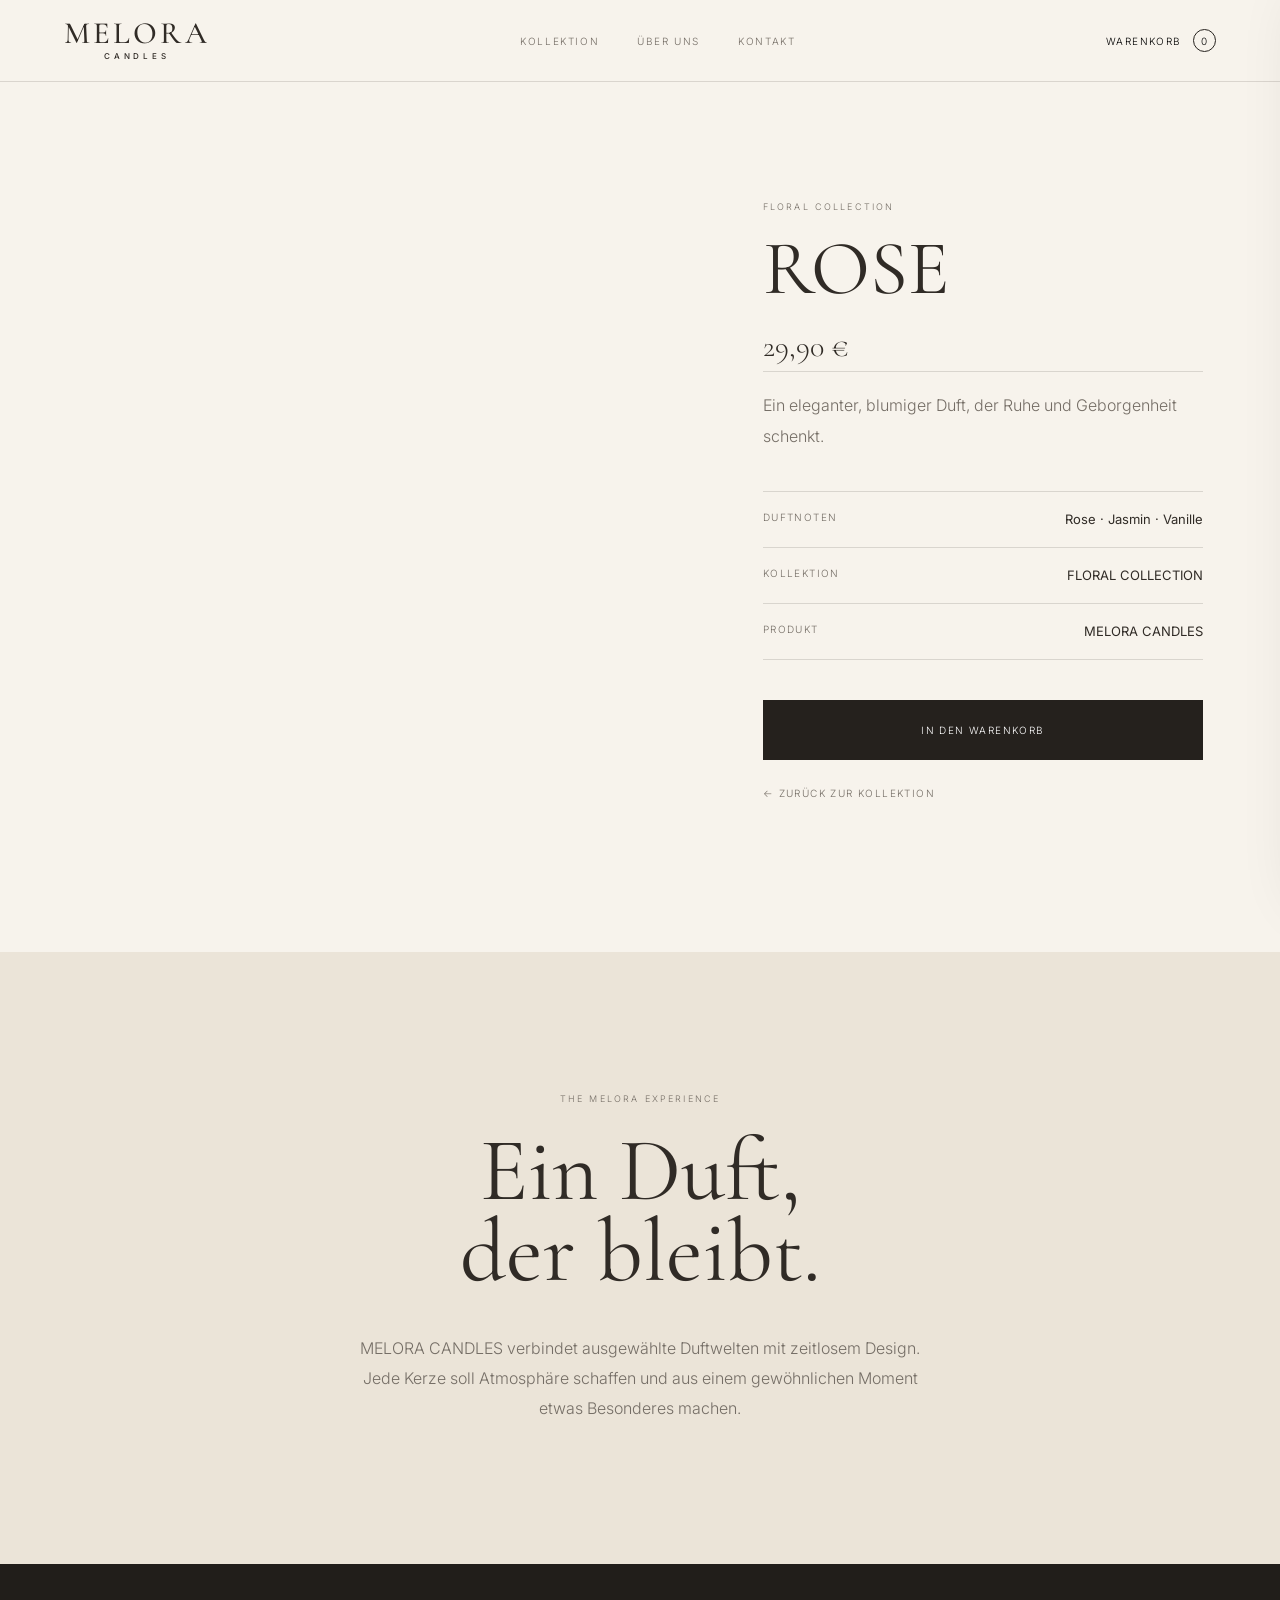
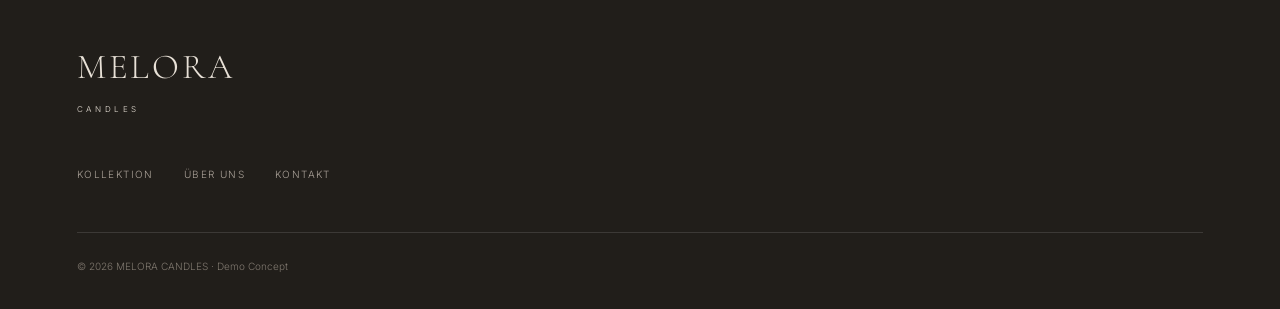
==== commit c05195e0: "Revise product details and streamline HTML structure Updated product details including name, price, " ====
--- a/product.html
+++ b/product.html
@@ -2,13 +2,11 @@
 <html lang="de">
 
 <head>
-
   <meta charset="UTF-8">
-
   <meta name="viewport" content="width=device-width, initial-scale=1.0">
 
   <meta name="description"
-        content="MELORA CANDLES – unsere Duftkerzen und Signature-Kreationen.">
+        content="MELORA CANDLES – Duftkerzen für besondere Momente.">
 
   <title>MELORA CANDLES</title>
 
@@ -19,7 +17,6 @@
         rel="stylesheet">
 
   <link rel="stylesheet" href="css/style.css">
-
 </head>
 
 
@@ -33,30 +30,15 @@
     <small>CANDLES</small>
   </a>
 
-
   <nav>
-
-    <a href="index.html#collection">
-      Kollektion
-    </a>
-
-    <a href="index.html#about">
-      Über uns
-    </a>
-
-    <a href="index.html#contact">
-      Kontakt
-    </a>
-
+    <a href="index.html#collection">Kollektion</a>
+    <a href="index.html#about">Über uns</a>
+    <a href="index.html#contact">Kontakt</a>
   </nav>
 
-
   <button class="cart-toggle" onclick="toggleCart()">
-
     Warenkorb
-
     <span id="count">0</span>
-
   </button>
 
 </header>
@@ -65,9 +47,7 @@
 
 <main>
 
-
 <section class="product-detail">
-
 
   <div
     class="product-detail-image"
@@ -75,26 +55,22 @@
   </div>
 
 
-
   <div class="product-detail-info">
 
-
-    <p
-      class="eyebrow"
-      id="productCollection">
-      COLLECTION
+    <p class="eyebrow" id="productCollection">
+      FLORAL COLLECTION
     </p>
 
 
     <h1 id="productName">
-      MELORA
+      ROSE
     </h1>
 
 
     <div
       class="product-detail-price"
       id="productPrice">
-      0,00 €
+      29,90 €
     </div>
 
 
@@ -104,64 +80,45 @@
     <p
       class="product-detail-description"
       id="productDescription">
-      Eine besondere Duftkomposition
-      für besondere Momente.
+      Ein eleganter, blumiger Duft, der Ruhe und Geborgenheit schenkt.
     </p>
 
 
-
     <div class="product-details-list">
 
-
       <div>
-
-        <span>
-          Duftnoten
-        </span>
+        <span>Duftnoten</span>
 
         <strong id="productNotes">
-          -
+          Rose · Jasmin · Vanille
         </strong>
-
       </div>
 
 
       <div>
-
-        <span>
-          Kollektion
-        </span>
+        <span>Kollektion</span>
 
         <strong id="productCollection2">
-          -
+          FLORAL COLLECTION
         </strong>
-
       </div>
 
 
       <div>
-
-        <span>
-          Produkt
-        </span>
+        <span>Produkt</span>
 
         <strong>
           MELORA CANDLES
         </strong>
-
       </div>
 
-
     </div>
-
 
 
     <button
       class="product-add"
       id="addButton">
-
       IN DEN WARENKORB
-
     </button>
 
 
@@ -171,12 +128,9 @@
     <a
       href="index.html#collection"
       class="back-link">
-
       ← ZURÜCK ZUR KOLLEKTION
-
     </a>
 
-
   </div>
 
 </section>
@@ -184,12 +138,10 @@
 
 
 <section class="product-story">
-
 
   <p class="eyebrow">
     THE MELORA EXPERIENCE
   </p>
-
 
   <h2>
     Ein Duft,
@@ -197,28 +149,22 @@
     der bleibt.
   </h2>
 
-
   <p>
-    MELORA CANDLES verbindet
-    ausgewählte Duftwelten mit
-    zeitlosem Design.
-    Jede Kerze soll Atmosphäre schaffen
-    und aus einem gewöhnlichen Moment
+    MELORA CANDLES verbindet ausgewählte Duftwelten
+    mit zeitlosem Design. Jede Kerze soll Atmosphäre
+    schaffen und aus einem gewöhnlichen Moment
     etwas Besonderes machen.
   </p>
 
-
 </section>
 
-
 </main>
 
 
 
-<aside
-  id="cart"
-  class="cart">
-
+<!-- WARENKORB -->
+
+<aside id="cart" class="cart">
 
   <button
     class="close"
@@ -226,25 +172,17 @@
     ×
   </button>
 
-
   <p class="eyebrow">
     MELORA CANDLES
   </p>
-
 
   <h2>
     Dein Warenkorb
   </h2>
 
-
   <div id="items">
-
-    <p>
-      Dein Warenkorb ist leer.
-    </p>
-
-  </div>
-
+    <p>Dein Warenkorb ist leer.</p>
+  </div>
 
   <div class="total">
 
@@ -258,23 +196,15 @@
 
   </div>
 
-
   <button
     class="checkout"
     onclick="alert('Demo: Checkout – Zahlung und Bestellung sind noch nicht aktiviert.')">
-
     ZUR KASSE
-
   </button>
 
-
   <p class="demo-note">
-
-    Demo-Shop – aktuell sind keine
-    echten Bestellungen möglich.
-
-  </p>
-
+    Demo-Shop – aktuell sind keine echten Bestellungen möglich.
+  </p>
 
 </aside>
 
@@ -282,15 +212,12 @@
 
 <footer>
 
-
   <div class="footer-brand">
-
     MELORA
 
     <small>
       CANDLES
     </small>
-
   </div>
 
 
@@ -315,7 +242,6 @@
     © 2026 MELORA CANDLES · Demo Concept
   </p>
 
-
 </footer>
 
 
@@ -323,104 +249,66 @@
 <script src="js/app.js"></script>
 
 
-
 <script>
 
-
 const products = {
 
-
   rose: {
-
     name: "ROSE",
-
-    number: "NO. 01",
-
     price: 29.90,
-
     collection: "FLORAL COLLECTION",
-
     notes: "Rose · Jasmin · Vanille",
 
     description:
-      "Ein eleganter, blumiger Duft,
-      der Ruhe und Geborgenheit schenkt.",
+      "Ein eleganter, blumiger Duft, der Ruhe und Geborgenheit schenkt.",
 
     image:
       "https://images.unsplash.com/photo-1602523961358-f9f03dd557db?auto=format&fit=crop&w=1600&q=90"
-
   },
 
 
   bloom: {
-
     name: "BLOOM",
-
-    number: "NO. 02",
-
     price: 34.90,
-
     collection: "FLORAL COLLECTION",
-
     notes: "Blüten · Baumwolle · Moschus",
 
     description:
-      "Frisch, blumig und natürlich.
-      Ein Duft wie ein Spaziergang
-      im Frühling.",
+      "Frisch, blumig und natürlich. Ein Duft wie ein Spaziergang im Frühling.",
 
     image:
       "https://images.unsplash.com/photo-1602874801006-e26d3fbead2b?auto=format&fit=crop&w=1600&q=90"
-
   },
 
 
   ocean: {
-
     name: "OCEAN",
-
-    number: "NO. 03",
-
     price: 39.90,
-
     collection: "SIGNATURE COLLECTION",
-
     notes: "Meersalz · Amber · Moschus",
 
     description:
-      "Frische Meeresbrise trifft
-      auf warme, beruhigende Noten.",
+      "Frische Meeresbrise trifft auf warme, beruhigende Noten.",
 
     image:
       "https://images.unsplash.com/photo-1603006905003-be475563bc59?auto=format&fit=crop&w=1600&q=90"
-
   }
 
-
 };
 
 
 
-const params =
-  new URLSearchParams(
-    window.location.search
-  );
+const params = new URLSearchParams(
+  window.location.search
+);
 
 
 let productKey =
   params.get("product") || "rose";
 
 
-/*
-  Alte Links mit "signature"
-  werden automatisch auf OCEAN
-  umgeleitet.
-*/
-
 if (productKey === "signature") {
-
   productKey = "ocean";
-
 }
 
 
@@ -429,73 +317,46 @@
 
 
 
-document.getElementById(
-  "productName"
-).textContent =
+document.getElementById("productName").textContent =
   product.name;
 
 
-
-document.getElementById(
-  "productPrice"
-).textContent =
-  product.price
-    .toFixed(2)
-    .replace(".", ",")
-  + " €";
-
-
-
-document.getElementById(
-  "productCollection"
-).textContent =
+document.getElementById("productPrice").textContent =
+  product.price.toFixed(2).replace(".", ",") + " €";
+
+
+document.getElementById("productCollection").textContent =
   product.collection;
 
 
-
-document.getElementById(
-  "productCollection2"
-).textContent =
+document.getElementById("productCollection2").textContent =
   product.collection;
 
 
-
-document.getElementById(
-  "productNotes"
-).textContent =
+document.getElementById("productNotes").textContent =
   product.notes;
 
 
-
-document.getElementById(
-  "productDescription"
-).textContent =
+document.getElementById("productDescription").textContent =
   product.description;
 
 
-
-document.getElementById(
-  "productImage"
-).style.backgroundImage =
+document.getElementById("productImage").style.backgroundImage =
   `url("${product.image}")`;
 
 
-
-document.getElementById(
-  "addButton"
-).onclick = function () {
-
-  add(
-    product.name,
-    product.price
-  );
-
-};
-
+document.getElementById("addButton").onclick =
+  function () {
+
+    add(
+      product.name,
+      product.price
+    );
+
+  };
 
 </script>
 
 
 </body>
-
 </html>
--- a/css/style.css
+++ b/css/style.css
@@ -1,18 +1,12 @@
-/* =====================================================
-   MELORA CANDLES
-   PREMIUM WEBSITE
-   ===================================================== */
-
 @import url('https://fonts.googleapis.com/css2?family=Cormorant+Garamond:wght@400;500;600&family=Inter:wght@300;400;500&display=swap');
 
 :root {
-  --cream: #f8f5ef;
-  --paper: #eee8dd;
-  --sand: #ddd3c4;
-  --ink: #292520;
-  --muted: #746d64;
-  --line: rgba(41,37,32,0.14);
-  --white: #ffffff;
+  --cream: #f7f3ec;
+  --paper: #ebe4d8;
+  --dark: #25211d;
+  --text: #302b26;
+  --muted: #756e66;
+  --line: rgba(48,43,38,.15);
 }
 
 * {
@@ -27,7 +21,7 @@
 
 body {
   background: var(--cream);
-  color: var(--ink);
+  color: var(--text);
   font-family: "Inter", sans-serif;
   font-weight: 300;
   line-height: 1.6;
@@ -43,23 +37,16 @@
   font: inherit;
 }
 
-
-/* =====================================================
-   HEADER
-   ===================================================== */
+/* HEADER */
 
 .site-header {
   height: 82px;
   padding: 0 5vw;
-
   display: flex;
   align-items: center;
   justify-content: space-between;
-  gap: 40px;
-
-  background: rgba(248,245,239,0.96);
+  background: rgba(247,243,236,.97);
   border-bottom: 1px solid var(--line);
-
   position: sticky;
   top: 0;
   z-index: 100;
@@ -67,675 +54,458 @@
 
 .brand {
   font-family: "Cormorant Garamond", serif;
-  font-size: 30px;
+  font-size: 31px;
   font-weight: 500;
-  letter-spacing: 0.08em;
-  line-height: 0.8;
+  letter-spacing: .1em;
+  line-height: .8;
 }
 
 .brand small {
   display: block;
+  text-align: center;
   font-family: "Inter", sans-serif;
   font-size: 8px;
-  font-weight: 400;
-  letter-spacing: 0.48em;
-  text-align: center;
+  letter-spacing: .48em;
   margin-top: 7px;
 }
 
 .site-header nav {
   display: flex;
-  gap: 36px;
+  gap: 38px;
 }
 
 .site-header nav a {
-  font-size: 11px;
-  text-transform: uppercase;
-  letter-spacing: 0.14em;
-  color: var(--muted);
-  transition: color .2s ease;
-}
-
-.site-header nav a:hover {
-  color: var(--ink);
+  font-size: 10px;
+  text-transform: uppercase;
+  letter-spacing: .16em;
+  color: var(--muted);
 }
 
 .cart-toggle {
   border: 0;
   background: transparent;
   cursor: pointer;
-  text-transform: uppercase;
-  letter-spacing: 0.12em;
-  font-size: 11px;
-  color: var(--ink);
+  font-size: 10px;
+  text-transform: uppercase;
+  letter-spacing: .14em;
 }
 
 .cart-toggle span {
   display: inline-flex;
   align-items: center;
   justify-content: center;
-
-  width: 22px;
-  height: 22px;
-
-  margin-left: 8px;
-
-  border: 1px solid var(--ink);
+  width: 23px;
+  height: 23px;
+  margin-left: 7px;
+  border: 1px solid var(--dark);
   border-radius: 50%;
-
-  font-size: 10px;
-}
-
-
-/* =====================================================
-   GENERAL
-   ===================================================== */
+}
+
+/* HERO */
+
+.hero {
+  min-height: calc(100vh - 82px);
+  position: relative;
+  display: flex;
+  align-items: center;
+  overflow: hidden;
+}
+
+.hero-image {
+  position: absolute;
+  inset: 0;
+
+  background-image:
+    linear-gradient(
+      90deg,
+      rgba(247,243,236,.98) 0%,
+      rgba(247,243,236,.80) 32%,
+      rgba(247,243,236,.25) 68%,
+      rgba(247,243,236,.02) 100%
+    ),
+    url("https://images.unsplash.com/photo-1602523961358-f9f03dd557db?auto=format&fit=crop&w=2200&q=90");
+
+  background-size: cover;
+  background-position: center;
+}
+
+.hero-content {
+  position: relative;
+  z-index: 2;
+  width: 58%;
+  max-width: 780px;
+  padding: 8vw;
+}
 
 .eyebrow {
-  font-size: 10px;
-  text-transform: uppercase;
-  letter-spacing: 0.25em;
-  color: var(--muted);
-}
-
-.premium-button {
+  font-size: 9px;
+  letter-spacing: .24em;
+  text-transform: uppercase;
+  color: var(--muted);
+}
+
+.hero-content h1 {
+  font-family: "Cormorant Garamond", serif;
+  font-size: clamp(60px, 7vw, 105px);
+  font-weight: 400;
+  line-height: .88;
+  letter-spacing: -.045em;
+  margin: 28px 0 32px;
+}
+
+.hero-content h1 em {
+  font-style: italic;
+}
+
+.hero-content > p:not(.eyebrow) {
+  max-width: 470px;
+  color: var(--muted);
+  font-size: 15px;
+  line-height: 1.9;
+  margin-bottom: 38px;
+}
+
+.hero-button,
+.dark-button {
   display: inline-flex;
   align-items: center;
   justify-content: center;
   gap: 25px;
-
-  min-height: 55px;
-  padding: 0 28px;
-
-  background: var(--ink);
-  color: var(--white);
-
-  font-size: 10px;
-  text-transform: uppercase;
-  letter-spacing: 0.18em;
-
-  transition:
-    transform .25s ease,
-    background .25s ease;
-}
-
-.premium-button:hover {
-  transform: translateY(-2px);
-  background: #443e37;
-}
-
-.premium-button span {
+  min-height: 56px;
+  padding: 0 29px;
+  background: var(--dark);
+  color: white;
+  font-size: 9px;
+  letter-spacing: .2em;
+  text-transform: uppercase;
+}
+
+.hero-button span,
+.dark-button span {
   font-size: 17px;
 }
 
-
-/* =====================================================
-   HERO
-   ===================================================== */
-
-.premium-hero {
-  min-height: calc(100vh - 82px);
-
+/* COLLECTION */
+
+.collection {
+  padding: 140px 6vw 155px;
+}
+
+.section-heading {
+  text-align: center;
+  max-width: 650px;
+  margin: 0 auto 85px;
+}
+
+.section-heading h2 {
+  font-family: "Cormorant Garamond", serif;
+  font-size: clamp(55px, 6vw, 85px);
+  font-weight: 400;
+  line-height: .9;
+  letter-spacing: -.04em;
+  margin: 24px 0 22px;
+}
+
+.section-heading > p:last-child {
+  color: var(--muted);
+  font-size: 14px;
+}
+
+.products {
+  max-width: 1400px;
+  margin: auto;
+  display: grid;
+  grid-template-columns: repeat(3, 1fr);
+  gap: 30px;
+}
+
+.product-card {
+  min-width: 0;
+}
+
+.product-image {
+  height: 570px;
   position: relative;
-
-  display: flex;
-  align-items: center;
-
+  display: flex;
+  align-items: flex-end;
+  justify-content: center;
   overflow: hidden;
-}
-
-.hero-background {
+  background-size: cover;
+  background-position: center;
+}
+
+/* ROSE */
+
+.product-image.rose {
+  background-image:
+    linear-gradient(
+      rgba(255,255,255,.03),
+      rgba(0,0,0,.10)
+    ),
+    url("https://images.unsplash.com/photo-1602523961358-f9f03dd557db?auto=format&fit=crop&w=1400&q=90");
+}
+
+/* BLOOM */
+
+.product-image.bloom {
+  background-image:
+    linear-gradient(
+      rgba(255,255,255,.03),
+      rgba(0,0,0,.10)
+    ),
+    url("https://images.unsplash.com/photo-1602874801006-e26d3fbead2b?auto=format&fit=crop&w=1400&q=90");
+}
+
+/* OCEAN */
+
+.product-image.ocean {
+  background-image:
+    linear-gradient(
+      rgba(255,255,255,.03),
+      rgba(0,0,0,.10)
+    ),
+    url("https://images.unsplash.com/photo-1603006905003-be475563bc59?auto=format&fit=crop&w=1400&q=90");
+}
+
+.product-image::after {
+  content: "";
   position: absolute;
   inset: 0;
-
+  background: rgba(0,0,0,.03);
+}
+
+.discover {
+  position: relative;
+  z-index: 2;
+  margin-bottom: 28px;
+  padding: 14px 22px;
+  background: rgba(255,255,255,.94);
+  font-size: 9px;
+  letter-spacing: .18em;
+}
+
+.product-info {
+  padding: 27px 3px 0;
+}
+
+.product-number {
+  font-size: 9px;
+  color: var(--muted);
+  letter-spacing: .2em;
+  margin-bottom: 5px;
+}
+
+.product-info h3 {
+  font-family: "Cormorant Garamond", serif;
+  font-size: 42px;
+  font-weight: 500;
+  line-height: 1;
+  margin-bottom: 13px;
+}
+
+.product-line {
+  width: 100%;
+  height: 1px;
+  background: var(--line);
+  margin-bottom: 18px;
+}
+
+.product-info > p:not(.product-number) {
+  color: var(--muted);
+  font-size: 13px;
+  line-height: 1.75;
+  max-width: 370px;
+}
+
+.product-bottom {
+  margin-top: 25px;
+  padding-top: 18px;
+  border-top: 1px solid var(--line);
+  display: flex;
+  align-items: center;
+  justify-content: space-between;
+  gap: 15px;
+}
+
+.product-bottom strong {
+  font-family: "Cormorant Garamond", serif;
+  font-size: 25px;
+  font-weight: 500;
+}
+
+.product-bottom button {
+  border: 0;
+  background: transparent;
+  cursor: pointer;
+  font-size: 9px;
+  letter-spacing: .13em;
+  text-transform: uppercase;
+  border-bottom: 1px solid var(--dark);
+  padding-bottom: 5px;
+}
+
+/* STATEMENT */
+
+.statement {
+  background: var(--dark);
+  color: var(--cream);
+  padding: 165px 10vw;
+}
+
+.statement .eyebrow {
+  color: #aaa198;
+}
+
+.statement h2 {
+  font-family: "Cormorant Garamond", serif;
+  font-size: clamp(60px, 7vw, 108px);
+  font-weight: 400;
+  line-height: .87;
+  letter-spacing: -.045em;
+  margin: 30px 0 42px;
+}
+
+.statement > p:last-child {
+  max-width: 520px;
+  color: #c4bdb3;
+  font-size: 15px;
+  line-height: 1.9;
+}
+
+/* ABOUT */
+
+.about {
+  display: grid;
+  grid-template-columns: 1fr 1fr;
+  min-height: 750px;
+}
+
+.about-image {
   background-image:
     linear-gradient(
-      90deg,
-      rgba(248,245,239,.98) 0%,
-      rgba(248,245,239,.82) 34%,
-      rgba(248,245,239,.20) 68%,
-      rgba(248,245,239,.05) 100%
+      rgba(255,255,255,.02),
+      rgba(0,0,0,.08)
     ),
-    url("https://images.unsplash.com/photo-1602523961358-f9f03dd557db?auto=format&fit=crop&w=2000&q=90");
+    url("https://images.unsplash.com/photo-1603006905003-be475563bc59?auto=format&fit=crop&w=1800&q=90");
 
   background-size: cover;
   background-position: center;
 }
 
-.premium-hero-content {
-  position: relative;
-  z-index: 2;
-
-  width: 55%;
-  max-width: 760px;
-
-  padding: 8vw;
-}
-
-.premium-hero-content h1 {
-  font-family: "Cormorant Garamond", serif;
-
-  font-size: clamp(58px, 7vw, 105px);
-
+.about-content {
+  padding: 10vw;
+  display: flex;
+  flex-direction: column;
+  justify-content: center;
+}
+
+.about-content h2 {
+  font-family: "Cormorant Garamond", serif;
+  font-size: clamp(60px, 6vw, 92px);
   font-weight: 400;
-
-  line-height: .91;
-
-  letter-spacing: -.045em;
-
-  margin: 25px 0 32px;
-}
-
-.premium-hero-content h1 em {
+  line-height: .88;
+  letter-spacing: -.04em;
+  margin: 25px 0 42px;
+}
+
+.about-content h2 em {
   font-style: italic;
 }
 
-.premium-hero-content > p:not(.eyebrow) {
+.about-content p:not(.eyebrow) {
   max-width: 480px;
-
-  color: var(--muted);
-
+  color: var(--muted);
   font-size: 15px;
-
-  line-height: 1.8;
-
-  margin-bottom: 38px;
-}
-
-
-/* =====================================================
-   COLLECTION
-   ===================================================== */
-
-.premium-collection {
-  padding: 130px 6vw 150px;
-}
-
-.premium-section-heading {
-  max-width: 700px;
-
-  margin: 0 auto 80px;
-
+  line-height: 1.9;
+  margin-bottom: 18px;
+}
+
+/* INSTAGRAM */
+
+.instagram {
+  padding: 105px 8vw;
+  background: var(--paper);
+  display: flex;
+  align-items: center;
+  justify-content: space-between;
+  gap: 40px;
+}
+
+.instagram h2 {
+  font-family: "Cormorant Garamond", serif;
+  font-size: 68px;
+  font-weight: 400;
+  line-height: 1;
+  margin: 18px 0;
+}
+
+.instagram p:not(.eyebrow) {
+  color: var(--muted);
+  font-size: 14px;
+}
+
+/* CONTACT */
+
+.contact {
+  padding: 150px 20px;
   text-align: center;
 }
 
-.premium-section-heading h2 {
-  font-family: "Cormorant Garamond", serif;
-
-  font-size: clamp(54px, 6vw, 84px);
-
+.contact h2 {
+  font-family: "Cormorant Garamond", serif;
+  font-size: clamp(55px, 7vw, 92px);
   font-weight: 400;
-
-  line-height: .95;
-
-  letter-spacing: -.035em;
-
-  margin: 25px 0 35px;
-}
-
-.heading-line {
-  width: 55px;
-  height: 1px;
-
-  background: var(--ink);
-
+  line-height: .88;
+  letter-spacing: -.04em;
+  margin: 25px 0;
+}
+
+.contact > p:not(.eyebrow) {
+  color: var(--muted);
+  font-size: 14px;
+  margin-bottom: 40px;
+}
+
+.contact form {
+  max-width: 550px;
   margin: auto;
-}
-
-.premium-products {
-  max-width: 1380px;
-
-  margin: auto;
-
-  display: grid;
-
-  grid-template-columns: repeat(3, 1fr);
-
-  gap: 28px;
-}
-
-.premium-product {
+  display: flex;
+  border-bottom: 1px solid var(--dark);
+}
+
+.contact input {
+  flex: 1;
   min-width: 0;
-}
-
-.premium-product-image {
-  height: 550px;
-
-  display: flex;
-
-  align-items: flex-end;
-
-  justify-content: center;
-
-  position: relative;
-
-  overflow: hidden;
-
-  background-size: cover;
-
-  background-position: center;
-}
-
-.rose-image {
-  background-image:
-    linear-gradient(
-      rgba(255,255,255,.04),
-      rgba(0,0,0,.06)
-    ),
-    url("https://images.unsplash.com/photo-1602523961358-f9f03dd557db?auto=format&fit=crop&w=1200&q=90");
-}
-
-.bloom-image {
-  background-image:
-    linear-gradient(
-      rgba(255,255,255,.04),
-      rgba(0,0,0,.06)
-    ),
-    url("https://images.unsplash.com/photo-1602874801006-e26d3fbead2b?auto=format&fit=crop&w=1200&q=90");
-}
-
-.signature-image {
-  background-image:
-    linear-gradient(
-      rgba(255,255,255,.04),
-      rgba(0,0,0,.06)
-    ),
-    url("https://images.unsplash.com/photo-1603006905003-be475563bc59?auto=format&fit=crop&w=1200&q=90");
-}
-
-.premium-product-image::after {
-  content: "";
-
-  position: absolute;
-
-  inset: 0;
-
-  background: rgba(0,0,0,.02);
-
-  transition: background .3s ease;
-}
-
-.premium-product-image:hover::after {
-  background: rgba(0,0,0,.10);
-}
-
-.discover {
-  position: relative;
-
-  z-index: 2;
-
-  margin-bottom: 28px;
-
-  padding: 13px 20px;
-
-  background: rgba(255,255,255,.92);
-
+  border: 0;
+  outline: 0;
+  background: transparent;
+  padding: 17px 0;
+  font-size: 13px;
+}
+
+.contact button {
+  border: 0;
+  background: transparent;
+  cursor: pointer;
   font-size: 9px;
-
-  letter-spacing: .18em;
-
-  text-transform: uppercase;
-
-  opacity: 0;
-
-  transform: translateY(10px);
-
-  transition:
-    opacity .3s ease,
-    transform .3s ease;
-}
-
-.premium-product-image:hover .discover {
-  opacity: 1;
-
-  transform: translateY(0);
-}
-
-.premium-product-content {
-  padding: 27px 4px 0;
-}
-
-.product-number {
-  font-size: 9px;
-
-  color: var(--muted);
-
-  letter-spacing: .2em;
-
-  margin-bottom: 6px;
-}
-
-.premium-product-content h3 {
-  font-family: "Cormorant Garamond", serif;
-
-  font-size: 38px;
-
-  font-weight: 500;
-
-  line-height: 1;
-
-  margin-bottom: 12px;
-}
-
-.premium-product-content > p:not(.product-number) {
-  color: var(--muted);
-
-  font-size: 13px;
-
-  line-height: 1.7;
-
-  max-width: 340px;
-}
-
-.premium-product-bottom {
-  margin-top: 24px;
-
-  padding-top: 18px;
-
-  border-top: 1px solid var(--line);
-
-  display: flex;
-
-  align-items: center;
-
-  justify-content: space-between;
-
-  gap: 15px;
-}
-
-.premium-product-bottom strong {
-  font-family: "Cormorant Garamond", serif;
-
-  font-size: 24px;
-
-  font-weight: 500;
-}
-
-.premium-product-bottom button {
-  border: 0;
-
-  background: transparent;
-
-  cursor: pointer;
-
-  font-size: 9px;
-
-  letter-spacing: .12em;
-
-  text-transform: uppercase;
-
-  border-bottom: 1px solid var(--ink);
-
-  padding-bottom: 4px;
-}
-
-
-/* =====================================================
-   BRAND STATEMENT
-   ===================================================== */
-
-.brand-statement {
-  background: var(--ink);
-
-  color: var(--cream);
-
-  padding: 150px 10vw;
-}
-
-.brand-statement > div {
-  max-width: 900px;
-
-  margin: auto;
-}
-
-.brand-statement .eyebrow {
-  color: #bcb4a9;
-}
-
-.brand-statement h2 {
-  font-family: "Cormorant Garamond", serif;
-
-  font-size: clamp(58px, 7vw, 105px);
-
-  font-weight: 400;
-
-  line-height: .9;
-
-  letter-spacing: -.04em;
-
-  margin: 30px 0 40px;
-}
-
-.brand-statement p:not(.eyebrow) {
-  max-width: 520px;
-
-  color: #c6beb3;
-
-  font-size: 15px;
-
-  line-height: 1.9;
-
-  margin-bottom: 30px;
-}
-
-.text-link {
-  font-size: 10px;
-
-  text-transform: uppercase;
-
-  letter-spacing: .18em;
-
-  border-bottom: 1px solid #aaa198;
-
-  padding-bottom: 5px;
-}
-
-
-/* =====================================================
-   STORY
-   ===================================================== */
-
-.premium-story {
-  display: grid;
-
-  grid-template-columns: 1fr 1fr;
-
-  min-height: 720px;
-}
-
-.premium-story-image {
-  background-image:
-    linear-gradient(
-      rgba(255,255,255,.04),
-      rgba(0,0,0,.06)
-    ),
-    url("https://images.unsplash.com/photo-1603006905003-be475563bc59?auto=format&fit=crop&w=1600&q=90");
-
-  background-size: cover;
-
-  background-position: center;
-}
-
-.premium-story-content {
-  padding: 10vw;
-
-  display: flex;
-
-  flex-direction: column;
-
-  justify-content: center;
-}
-
-.premium-story-content h2 {
-  font-family: "Cormorant Garamond", serif;
-
-  font-size: clamp(60px, 6vw, 92px);
-
-  font-weight: 400;
-
-  line-height: .9;
-
-  letter-spacing: -.04em;
-
-  margin: 25px 0 40px;
-}
-
-.premium-story-content h2 em {
-  font-style: italic;
-}
-
-.premium-story-content p:not(.eyebrow) {
-  max-width: 480px;
-
-  color: var(--muted);
-
-  font-size: 15px;
-
-  line-height: 1.9;
-
-  margin-bottom: 18px;
-}
-
-
-/* =====================================================
-   INSTAGRAM
-   ===================================================== */
-
-.premium-instagram {
-  padding: 100px 8vw;
-
-  background: var(--paper);
-
-  display: flex;
-
-  align-items: center;
-
-  justify-content: space-between;
-
-  gap: 40px;
-}
-
-.premium-instagram h2 {
-  font-family: "Cormorant Garamond", serif;
-
-  font-size: 65px;
-
-  font-weight: 400;
-
-  line-height: 1;
-
-  margin: 18px 0;
-}
-
-.premium-instagram p:not(.eyebrow) {
-  color: var(--muted);
-
-  font-size: 14px;
-}
-
-
-/* =====================================================
-   NEWSLETTER
-   ===================================================== */
-
-.premium-newsletter {
-  padding: 140px 20px;
-
-  text-align: center;
-}
-
-.premium-newsletter h2 {
-  font-family: "Cormorant Garamond", serif;
-
-  font-size: clamp(55px, 7vw, 90px);
-
-  font-weight: 400;
-
-  line-height: .9;
-
-  letter-spacing: -.04em;
-
-  margin: 25px 0;
-}
-
-.premium-newsletter > p:not(.eyebrow) {
-  max-width: 500px;
-
-  margin: 0 auto 40px;
-
-  color: var(--muted);
-
-  font-size: 14px;
-}
-
-.premium-newsletter form {
-  max-width: 550px;
-
-  margin: auto;
-
-  display: flex;
-
-  border-bottom: 1px solid var(--ink);
-}
-
-.premium-newsletter input {
-  flex: 1;
-
-  min-width: 0;
-
-  border: 0;
-
-  outline: 0;
-
-  background: transparent;
-
-  padding: 17px 0;
-
-  font-size: 13px;
-}
-
-.premium-newsletter button {
-  border: 0;
-
-  background: transparent;
-
-  cursor: pointer;
-
-  text-transform: uppercase;
-
-  letter-spacing: .16em;
-
-  font-size: 9px;
-}
-
-
-/* =====================================================
-   CART
-   ===================================================== */
+  letter-spacing: .17em;
+  text-transform: uppercase;
+}
+
+/* CART */
 
 .cart {
   position: fixed;
-
   z-index: 500;
-
   top: 0;
-
   right: 0;
-
   width: min(440px, 100%);
-
   height: 100vh;
-
   padding: 45px 35px;
-
   background: var(--cream);
-
   box-shadow: -20px 0 60px rgba(0,0,0,.12);
-
   transform: translateX(110%);
-
   transition: transform .35s ease;
-
   overflow-y: auto;
 }
 
@@ -745,205 +515,132 @@
 
 .cart .close {
   position: absolute;
-
   top: 25px;
-
   right: 25px;
-
   border: 0;
-
   background: transparent;
-
   cursor: pointer;
-
   font-size: 30px;
-
-  font-weight: 200;
 }
 
 .cart h2 {
   font-family: "Cormorant Garamond", serif;
-
   font-size: 48px;
-
   font-weight: 400;
-
   margin: 15px 0 40px;
 }
 
 .cart-item {
   display: flex;
-
   justify-content: space-between;
-
   gap: 20px;
-
   padding: 22px 0;
-
   border-bottom: 1px solid var(--line);
 }
 
 .cart-item h4 {
   font-family: "Cormorant Garamond", serif;
-
   font-size: 24px;
-
   font-weight: 500;
 }
 
 .cart-item p {
   color: var(--muted);
-
   font-size: 12px;
 }
 
 .cart-item button {
   margin-top: 12px;
-
   margin-right: 12px;
-
   border: 0;
-
   background: transparent;
-
   cursor: pointer;
-
-  color: var(--muted);
-
+  color: var(--muted);
   font-size: 9px;
-
-  text-transform: uppercase;
-
-  letter-spacing: .08em;
+  text-transform: uppercase;
 }
 
 .cart-item > strong {
   font-family: "Cormorant Garamond", serif;
-
   font-size: 22px;
-
   white-space: nowrap;
 }
 
 .total {
   display: flex;
-
   justify-content: space-between;
-
   padding: 30px 0;
-
   margin-top: 20px;
-
-  border-top: 1px solid var(--ink);
+  border-top: 1px solid var(--dark);
 }
 
 .total strong {
   font-family: "Cormorant Garamond", serif;
-
-  font-size: 26px;
-}
-
-.button {
-  display: inline-flex;
-
-  align-items: center;
-
-  justify-content: center;
-
-  min-height: 55px;
-
-  padding: 0 28px;
-
+  font-size: 27px;
+}
+
+.checkout {
+  width: 100%;
+  min-height: 58px;
   border: 0;
-
-  background: var(--ink);
-
+  background: var(--dark);
   color: white;
-
   cursor: pointer;
-}
-
-.full {
-  width: 100%;
+  font-size: 10px;
+  letter-spacing: .15em;
+  text-transform: uppercase;
 }
 
 .demo-note {
   text-align: center;
-
-  color: var(--muted);
-
+  color: var(--muted);
   font-size: 11px;
-
   margin-top: 20px;
 }
 
-
-/* =====================================================
-   FOOTER
-   ===================================================== */
+/* FOOTER */
 
 footer {
-  padding: 70px 6vw 35px;
-
+  padding: 75px 6vw 35px;
   background: #211e1a;
-
   color: #e8e1d7;
 }
 
 .footer-brand {
   font-family: "Cormorant Garamond", serif;
-
-  font-size: 34px;
-
+  font-size: 35px;
   letter-spacing: .08em;
-
-  line-height: .8;
 }
 
 .footer-brand small {
   display: block;
-
   font-family: "Inter", sans-serif;
-
   font-size: 8px;
-
   letter-spacing: .45em;
-
   margin-top: 8px;
 }
 
 .footer-links {
   display: flex;
-
   gap: 30px;
-
   margin: 50px 0;
 }
 
 .footer-links a {
   color: #aaa198;
-
   font-size: 10px;
-
-  text-transform: uppercase;
-
+  text-transform: uppercase;
   letter-spacing: .14em;
 }
 
 footer > p {
   padding-top: 25px;
-
   border-top: 1px solid rgba(255,255,255,.12);
-
   color: #807970;
-
   font-size: 10px;
 }
 
-
-/* =====================================================
-   PRODUCT DETAIL PAGE
-   ===================================================== */
+/* PRODUCT PAGE */
 
 .product-page {
   background: var(--cream);
@@ -951,27 +648,17 @@
 
 .product-detail {
   max-width: 1380px;
-
   margin: auto;
-
   padding: 80px 6vw 110px;
-
   display: grid;
-
-  grid-template-columns:
-    minmax(0,1.15fr)
-    minmax(380px,.85fr);
-
+  grid-template-columns: minmax(0,1.15fr) minmax(380px,.85fr);
   gap: 90px;
-
   align-items: center;
 }
 
 .product-detail-image {
   min-height: 680px;
-
   background-size: cover;
-
   background-position: center;
 }
 
@@ -981,136 +668,92 @@
 
 .product-detail-info h1 {
   font-family: "Cormorant Garamond", serif;
-
   font-size: clamp(55px,6vw,85px);
-
   font-weight: 400;
-
   line-height: .9;
-
-  letter-spacing: -.04em;
-
   margin: 20px 0;
 }
 
 .product-detail-price {
   font-family: "Cormorant Garamond", serif;
-
   font-size: 30px;
 }
 
-.product-line {
-  height: 1px;
-
-  background: var(--line);
-
-  margin: 35px 0;
-}
-
 .product-detail-description {
   color: var(--muted);
-
   line-height: 1.9;
-
   margin-bottom: 40px;
 }
 
 .product-details-list {
   border-top: 1px solid var(--line);
-
   margin-bottom: 40px;
 }
 
 .product-details-list > div {
   display: flex;
-
   justify-content: space-between;
-
   gap: 20px;
-
   padding: 17px 0;
-
   border-bottom: 1px solid var(--line);
 }
 
 .product-details-list span {
   color: var(--muted);
-
   font-size: 10px;
-
-  text-transform: uppercase;
-
+  text-transform: uppercase;
   letter-spacing: .14em;
 }
 
 .product-details-list strong {
   font-size: 13px;
-
   font-weight: 400;
-
   text-align: right;
 }
 
 .product-add {
   width: 100%;
-
   min-height: 60px;
-
-  text-transform: uppercase;
-
+  border: 0;
+  background: var(--dark);
+  color: white;
+  cursor: pointer;
+  text-transform: uppercase;
   letter-spacing: .14em;
-
   font-size: 10px;
 }
 
 .back-link {
   display: inline-block;
-
   margin-top: 25px;
-
-  color: var(--muted);
-
+  color: var(--muted);
   font-size: 10px;
-
-  text-transform: uppercase;
-
+  text-transform: uppercase;
   letter-spacing: .14em;
 }
 
 .product-story {
   padding: 140px 20px;
-
   background: var(--paper);
-
   text-align: center;
 }
 
 .product-story h2 {
   font-family: "Cormorant Garamond", serif;
-
   font-size: clamp(55px,7vw,90px);
-
   font-weight: 400;
-
   line-height: .9;
-
   margin: 25px auto 40px;
 }
 
 .product-story p:last-child {
   max-width: 580px;
-
   margin: auto;
-
-  color: var(--muted);
-
+  color: var(--muted);
   line-height: 1.9;
 }
 
-
-/* =====================================================
-   MOBILE
-   ===================================================== */
+/* MOBILE */
 
 @media (max-width: 900px) {
 
@@ -1127,105 +770,82 @@
     font-size: 27px;
   }
 
-  .premium-hero {
+  .hero {
     min-height: 720px;
   }
 
-  .hero-background {
+  .hero-image {
     background-image:
       linear-gradient(
         180deg,
-        rgba(248,245,239,.08),
-        rgba(248,245,239,.78) 72%,
-        rgba(248,245,239,.98)
+        rgba(247,243,236,.05),
+        rgba(247,243,236,.72) 68%,
+        rgba(247,243,236,.98) 100%
       ),
-      url("https://images.unsplash.com/photo-1602523961358-f9f03dd557db?auto=format&fit=crop&w=1200&q=90");
+      url("https://images.unsplash.com/photo-1602523961358-f9f03dd557db?auto=format&fit=crop&w=1300&q=90");
 
     background-position: center;
   }
 
-  .premium-hero-content {
+  .hero-content {
     width: 100%;
-
-    padding:
-      40px
-      25px;
-
+    padding: 40px 25px;
     align-self: flex-end;
   }
 
-  .premium-hero-content h1 {
+  .hero-content h1 {
     font-size: 62px;
   }
 
-  .premium-collection {
-    padding:
-      90px
-      20px
-      100px;
-  }
-
-  .premium-section-heading {
+  .collection {
+    padding: 90px 20px 100px;
+  }
+
+  .section-heading {
     margin-bottom: 55px;
   }
 
-  .premium-products {
+  .products {
     grid-template-columns: 1fr;
-
     gap: 70px;
   }
 
-  .premium-product-image {
+  .product-image {
     height: 520px;
   }
 
   .discover {
     opacity: 1;
-    transform: none;
-  }
-
-  .brand-statement {
-    padding:
-      100px
-      25px;
-  }
-
-  .premium-story {
+  }
+
+  .statement {
+    padding: 105px 25px;
+  }
+
+  .about {
     grid-template-columns: 1fr;
   }
 
-  .premium-story-image {
+  .about-image {
     min-height: 500px;
   }
 
-  .premium-story-content {
-    padding:
-      90px
-      25px;
-  }
-
-  .premium-instagram {
-    padding:
-      80px
-      25px;
-
+  .about-content {
+    padding: 90px 25px;
+  }
+
+  .instagram {
+    padding: 80px 25px;
     flex-direction: column;
-
     align-items: flex-start;
   }
 
-  .premium-instagram h2 {
+  .instagram h2 {
     font-size: 55px;
   }
 
-  .premium-newsletter {
-    padding:
-      100px
-      25px;
-  }
-
-  .premium-newsletter form {
-    width: 100%;
+  .contact {
+    padding: 100px 25px;
   }
 
   .footer-links {
@@ -1235,91 +855,63 @@
 
   .product-detail {
     display: block;
-
-    padding:
-      30px
-      20px
-      80px;
+    padding: 30px 20px 80px;
   }
 
   .product-detail-image {
     min-height: 480px;
-
     margin-bottom: 45px;
   }
 
   .product-detail-info {
     max-width: none;
   }
-
-  .product-detail-info h1 {
+}
+
+@media (max-width: 480px) {
+
+  .hero {
+    min-height: 680px;
+  }
+
+  .hero-content {
+    padding: 35px 20px;
+  }
+
+  .hero-content h1 {
+    font-size: 54px;
+  }
+
+  .product-image {
+    height: 450px;
+  }
+
+  .product-info h3 {
+    font-size: 36px;
+  }
+
+  .statement h2 {
     font-size: 58px;
   }
 
-  .product-story {
-    padding:
-      90px
-      25px;
-  }
-
-}
-
-
-@media (max-width: 480px) {
-
-  .premium-hero {
-    min-height: 680px;
-  }
-
-  .premium-hero-content {
-    padding:
-      35px
-      20px;
-  }
-
-  .premium-hero-content h1 {
-    font-size: 54px;
-  }
-
-  .premium-hero-content > p:not(.eyebrow) {
-    font-size: 14px;
-  }
-
-  .premium-product-image {
-    height: 450px;
-  }
-
-  .premium-product-content h3 {
-    font-size: 35px;
-  }
-
-  .brand-statement h2 {
+  .about-image {
+    min-height: 420px;
+  }
+
+  .about-content h2 {
     font-size: 58px;
   }
 
-  .premium-story-image {
-    min-height: 420px;
-  }
-
-  .premium-story-content h2 {
-    font-size: 58px;
-  }
-
-  .premium-instagram h2 {
+  .instagram h2 {
     font-size: 48px;
   }
 
   .cart {
-    padding:
-      40px
-      22px;
+    padding: 40px 22px;
   }
 
   .product-detail {
-    padding:
-      20px
-      18px
-      60px;
+    padding: 20px 18px 60px;
   }
 
   .product-detail-image {
@@ -1329,5 +921,4 @@
   .product-detail-info h1 {
     font-size: 50px;
   }
-
-}
+}
